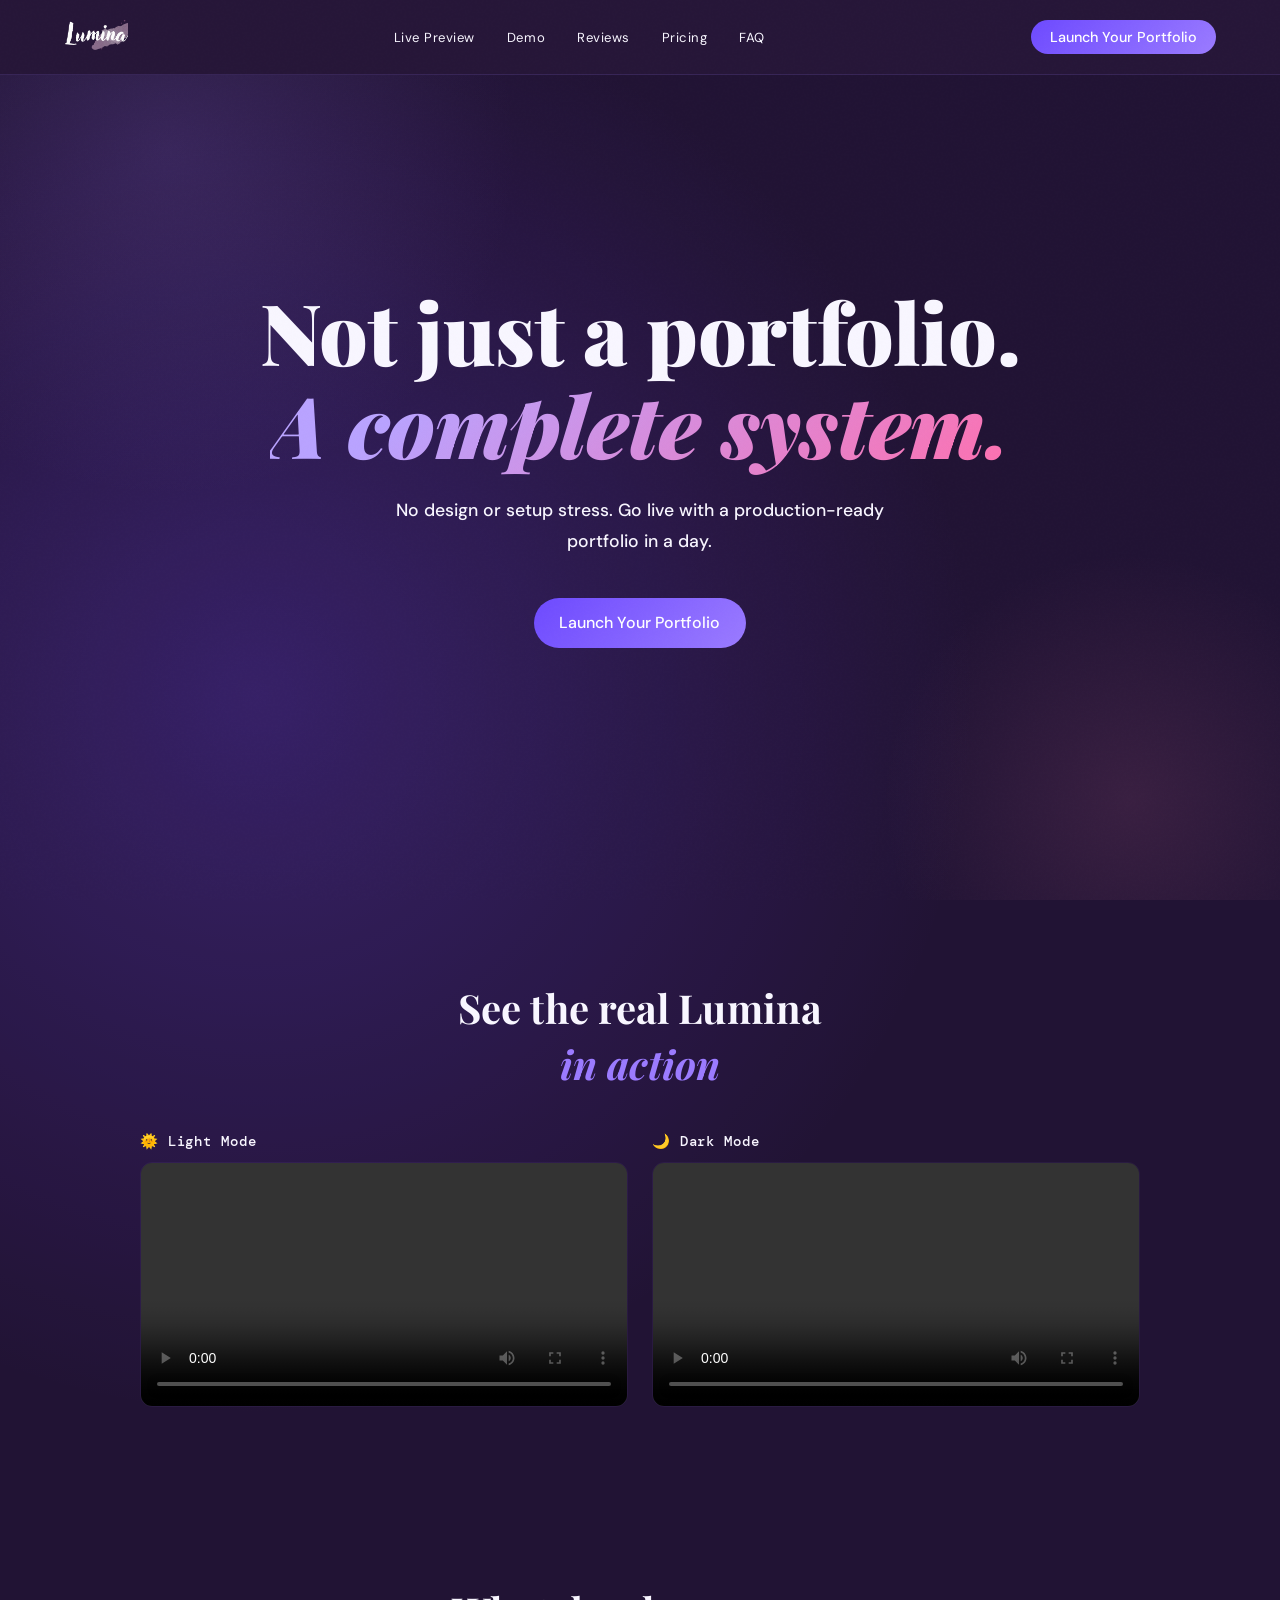
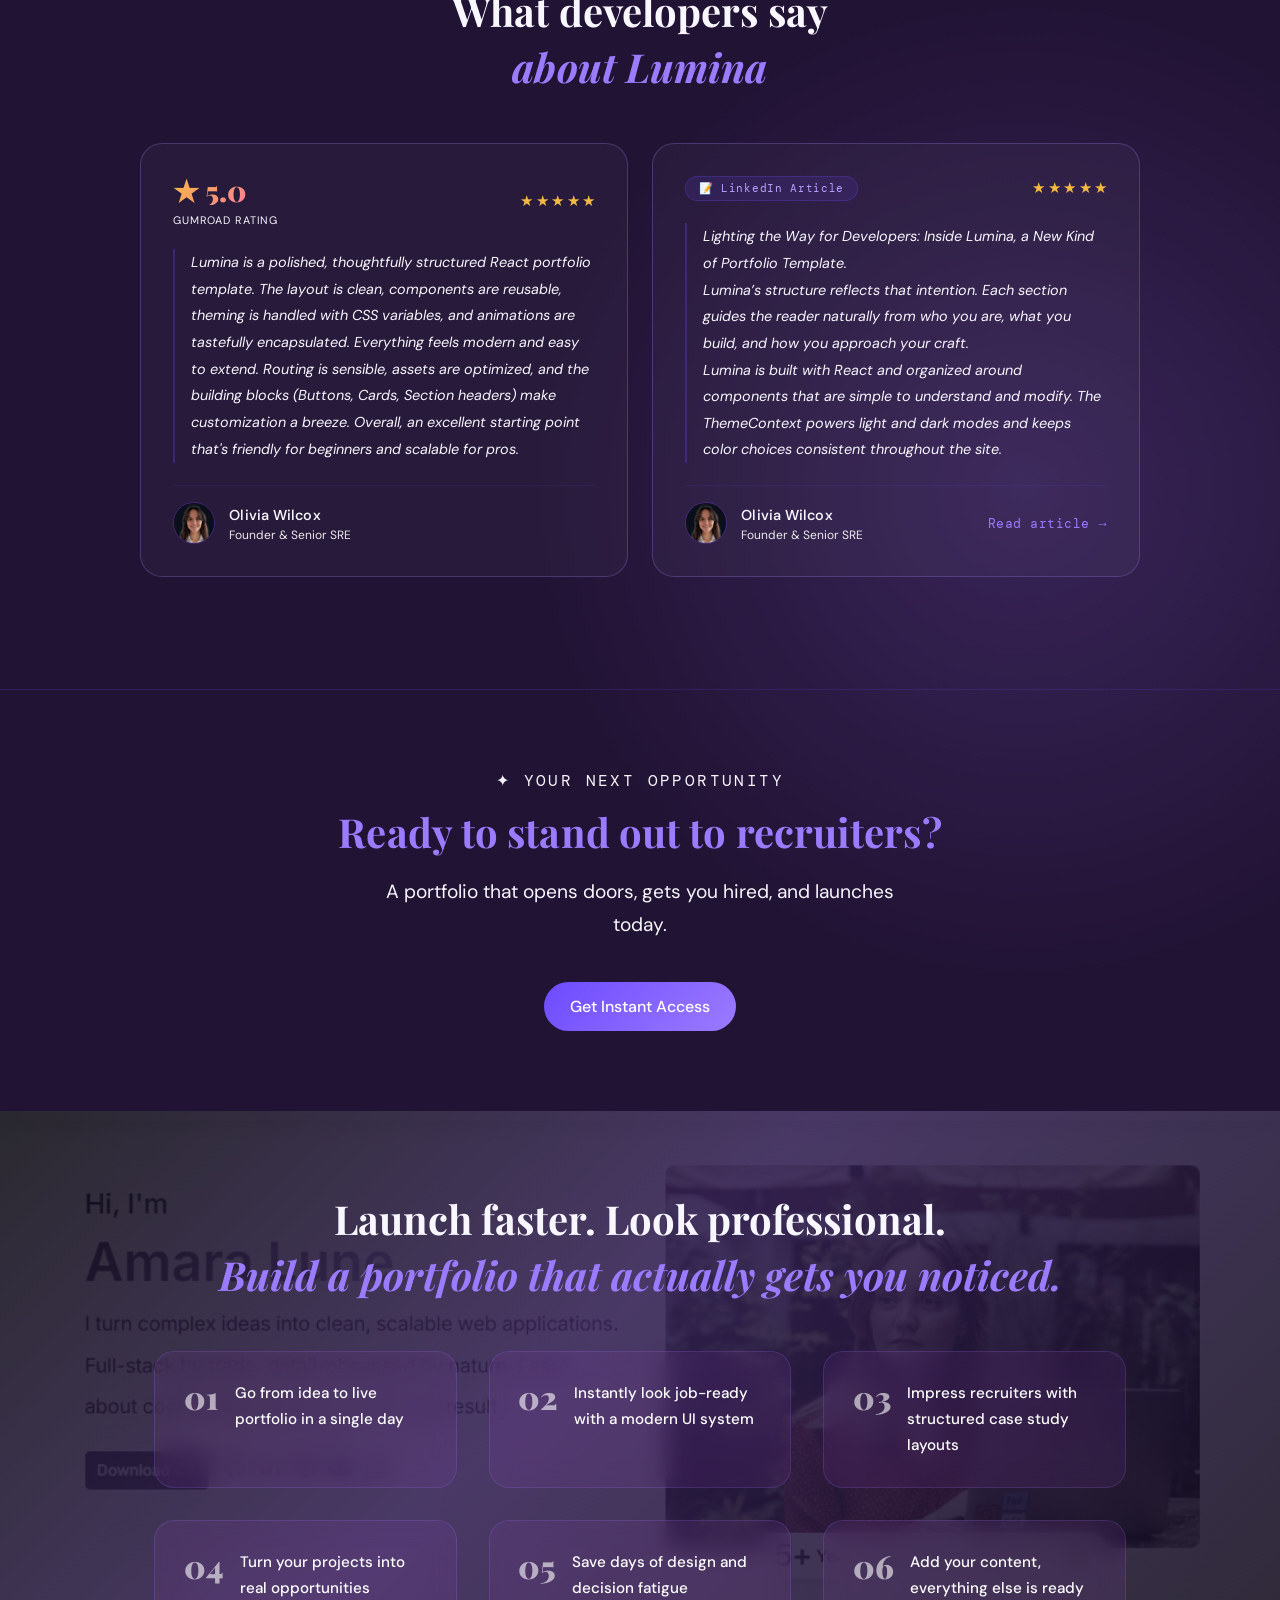
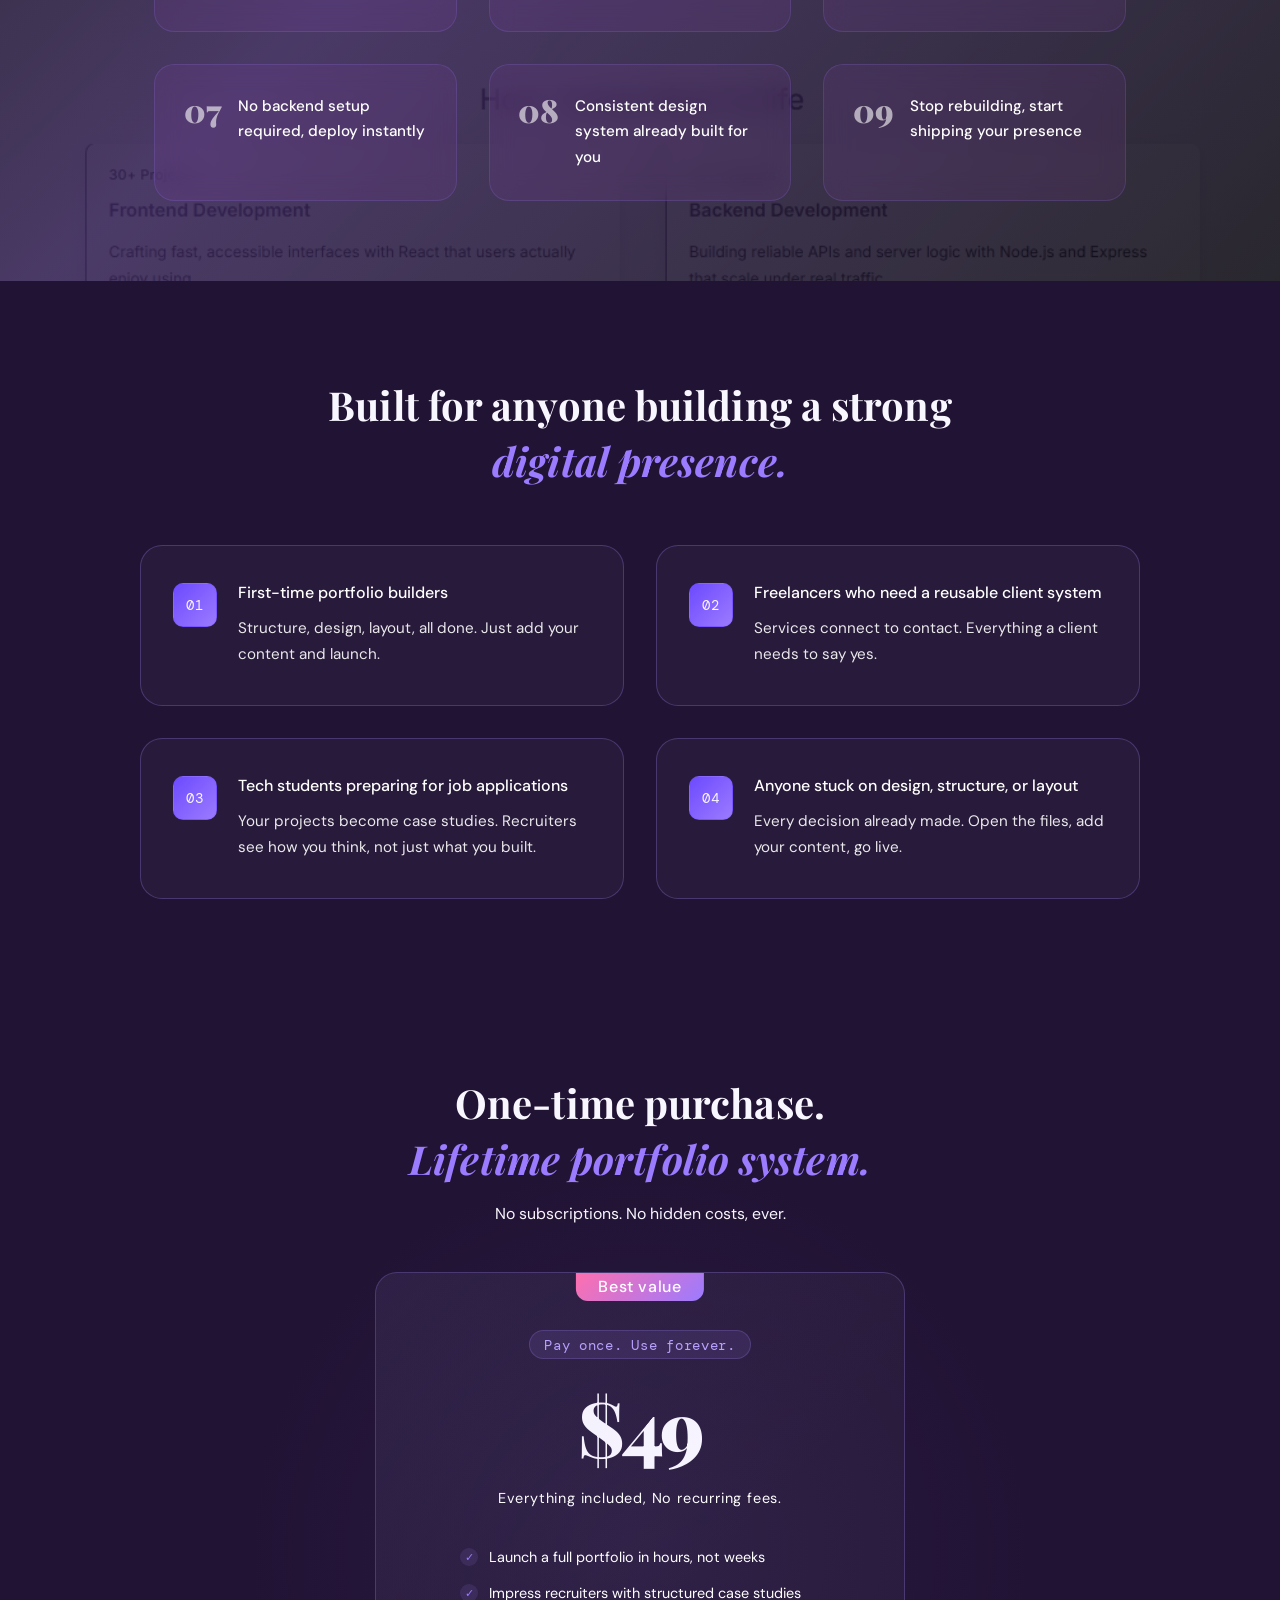
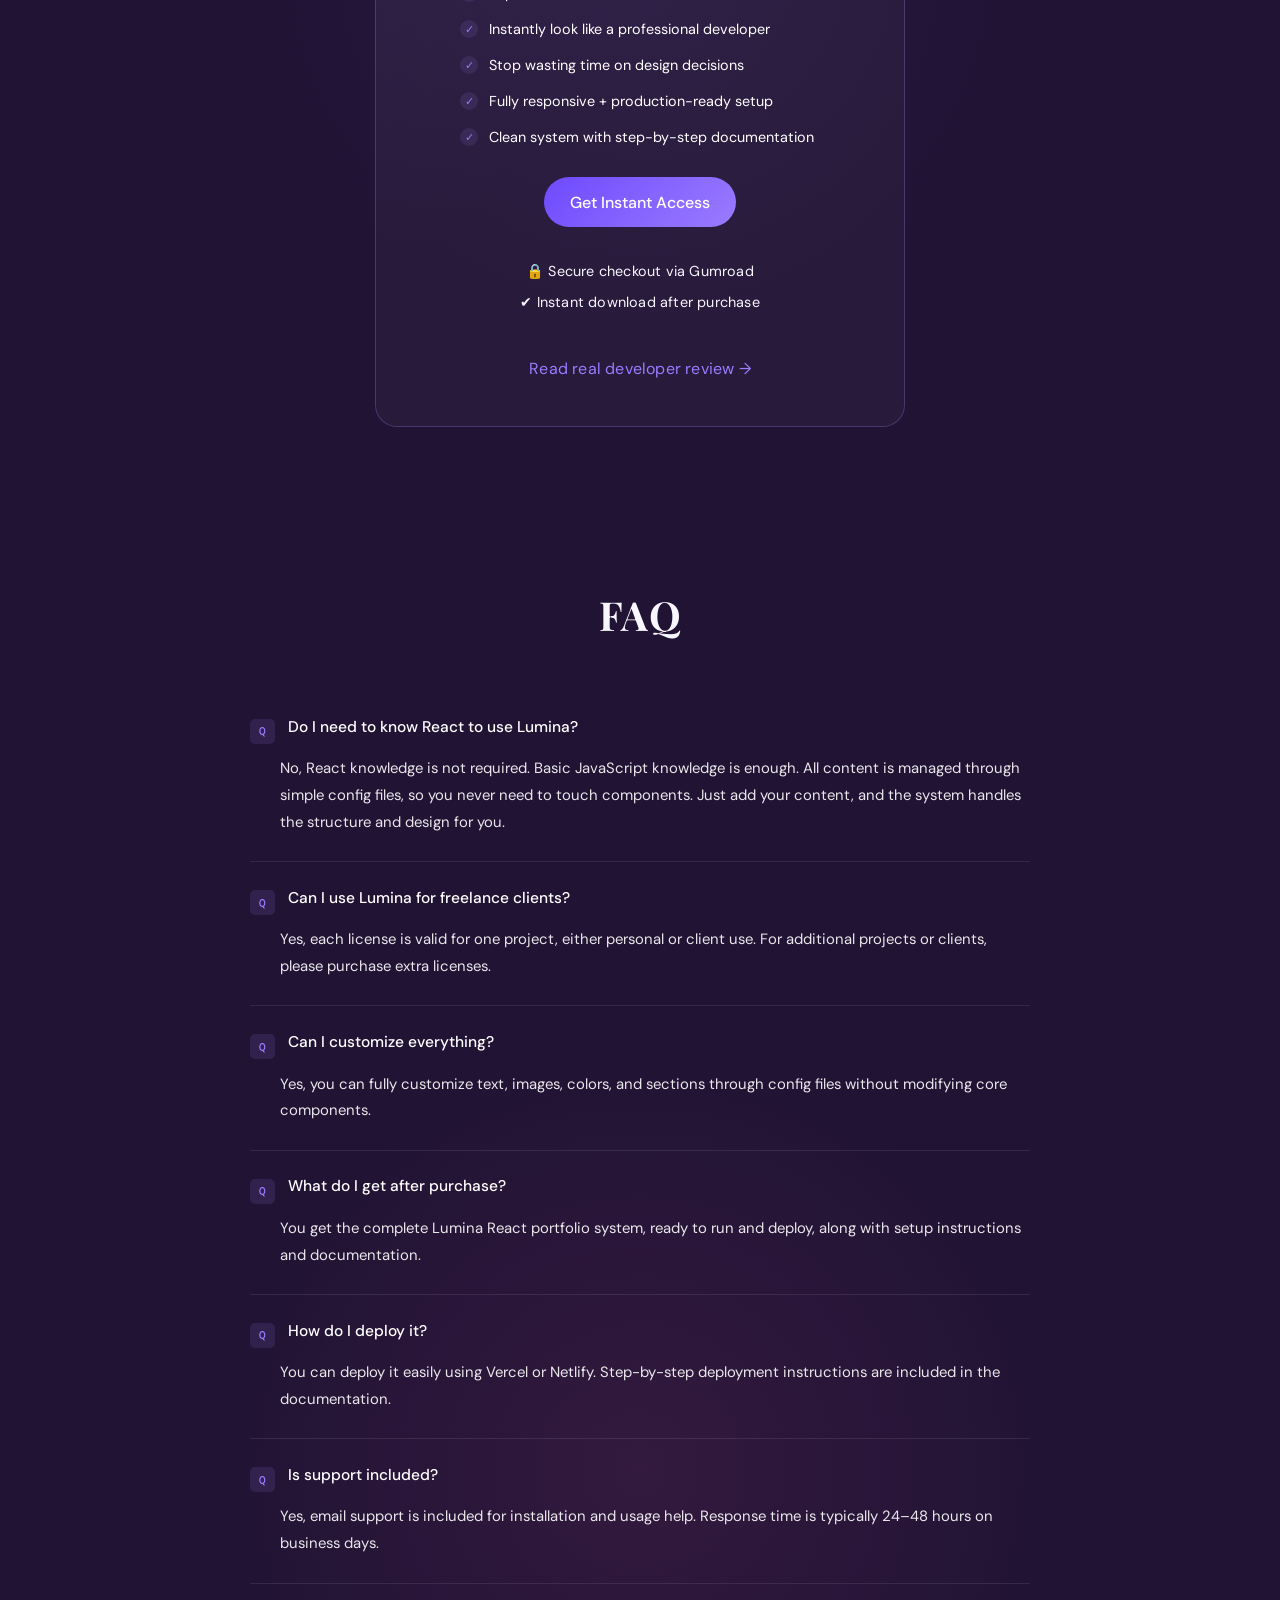
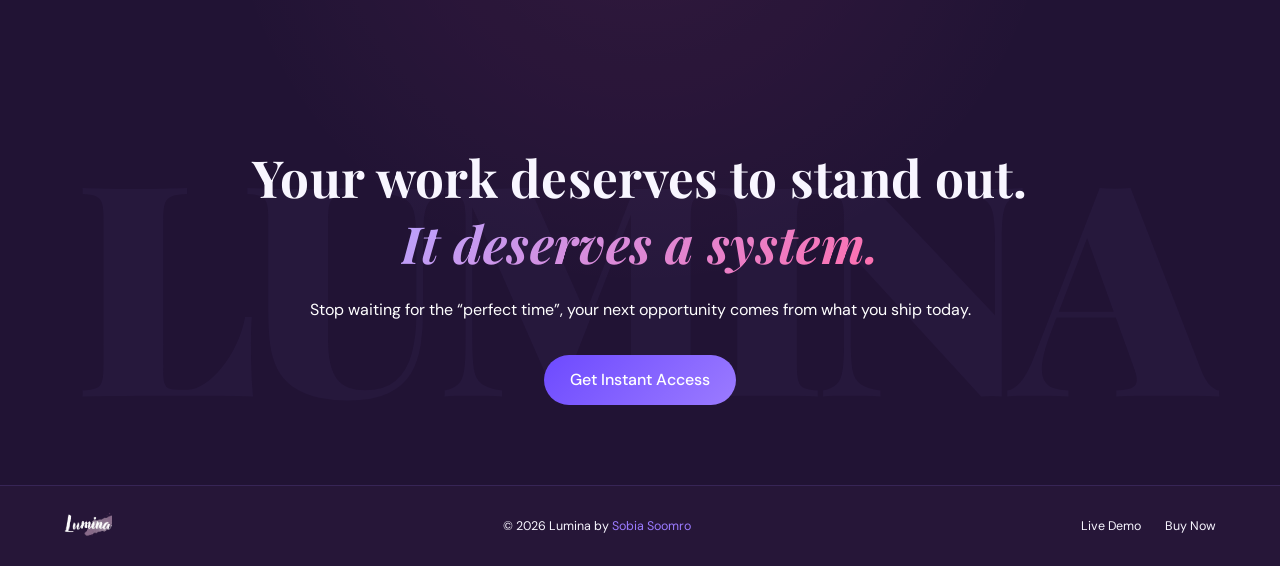
==== index.html @ fe4c83a3 "push updated landing page" ====
<!doctype html>
<html lang="en">
<head>

  <!-- Google tag (gtag.js) -->
  <script async src="https://www.googletagmanager.com/gtag/js?id=G-YYLFMB7GM7"></script>
  <script>
    window.dataLayer = window.dataLayer || [];
    function gtag(){dataLayer.push(arguments);}
    gtag('js', new Date());
    gtag('config', 'G-YYLFMB7GM7');
  </script>

  <meta charset="UTF-8" />
  <meta name="viewport" content="width=device-width, initial-scale=1.0" />
  <title>Lumina: Complete Portfolio System</title>

  <meta name="description" content="A complete portfolio system for anyone building a digital presence. Designed for first-time builders, freelancers, students, developers, and data scientists. Launch a production-ready portfolio without design or setup stress." />

  <!-- Open Graph -->
  <meta property="og:title" content="Lumina: Complete Portfolio System" />
  <meta property="og:description" content="Go live with a professional portfolio in a single day. No design stress. No setup chaos." />
  <meta property="og:image" content="https://lumina-portfolio-system.vercel.app/Images/Lumina.png" />
  <meta property="og:url" content="https://lumina-portfolio-system.vercel.app" />
  <meta property="og:site_name" content="Lumina" />
  <meta property="og:type" content="website" />

  <!-- Twitter -->
  <meta name="twitter:card" content="summary_large_image" />
  <meta name="twitter:title" content="Lumina: Complete Portfolio System" />
  <meta name="twitter:description" content="A production-ready React portfolio system designed to help developers launch faster." />
  <meta name="twitter:image" content="https://lumina-portfolio-system.vercel.app/Images/Lumina.png" />

  <!-- Favicon -->
  <link rel="icon" type="image/x-icon" href="Images/favicon.ico" />

  <!-- Fonts -->
  <link rel="preconnect" href="https://fonts.googleapis.com" />
  <link rel="preconnect" href="https://fonts.gstatic.com" crossorigin />
  <link href="https://fonts.googleapis.com/css2?family=Playfair+Display:ital,wght@0,700;0,900;1,700&family=DM+Sans:wght@300;400;500&family=DM+Mono:wght@400;500&display=swap" rel="stylesheet" />

  <!-- CSS -->
  <link rel="stylesheet" href="CSS/base.css" />
  <link rel="stylesheet" href="CSS/nav.css" />
  <link rel="stylesheet" href="CSS/hero.css" />
  <link rel="stylesheet" href="CSS/video.css" />
  <link rel="stylesheet" href="CSS/testimonials.css" />
  <link rel="stylesheet" href="CSS/cta.css" />
  <link rel="stylesheet" href="CSS/benefits.css" />
  <link rel="stylesheet" href="CSS/for.css" />
  <link rel="stylesheet" href="CSS/pricing.css" />
  <link rel="stylesheet" href="CSS/faq.css" />
  <link rel="stylesheet" href="CSS/finalCta.css" />
  <link rel="stylesheet" href="CSS/footer.css" />

</head>

  <body>
    <!-- ═══════════════════════════════
         NAV
    ═══════════════════════════════ -->
  <nav>
  <a href="#hero" class="nav-logo">
    <img src="Images/Lumina.png" alt="Lumina" />
  </a>

  <!-- LINKS -->
  <ul class="nav-links">
     <li>
      <a href="https://react-portfolio-template-indol.vercel.app/" target="_blank">
        Live Preview
      </a>
    </li>
    <li><a href="#video">Demo</a></li>
    <li><a href="#testimonials">Reviews</a></li>
    <li><a href="#pricing">Pricing</a></li>
    <li><a href="#faq">FAQ</a></li>
  </ul>

  <!-- CTA -->
  <a
    href="https://sobia.gumroad.com/l/lumina-reactjs-portfolio-template"
    target="_blank"
    class="nav-cta"
  >
    Launch Your Portfolio
  </a>
  <!-- Hamburger button — add inside <nav> after .nav-cta -->
<button class="nav-hamburger" id="hamburger" aria-label="Open menu">
  <span></span>
  <span></span>
  <span></span>
</button>

<!-- Mobile overlay — add right after </nav> -->
<div class="nav-mobile-menu" id="mobileMenu">
  <div class="mobile-close" onclick="closeMobileMenu()">✕</div>
  <a href="#video" onclick="closeMobileMenu()">Demo</a>
  <a href="#testimonials" onclick="closeMobileMenu()">Reviews</a>
  <a href="#pricing" onclick="closeMobileMenu()">Pricing</a>
  <a href="#faq" onclick="closeMobileMenu()">FAQ</a>
  <a href="https://react-portfolio-template-indol.vercel.app/" target="_blank">Live Demo</a>
  <a href="https://sobia.gumroad.com/l/lumina-reactjs-portfolio-template" target="_blank" class="nav-cta-mobile">Get Instant Access</a>
</div>
<div class="menu-overlay" id="menuOverlay"></div>
</nav>

    <!-- ═══════════════════════════════
         HERO
    ═══════════════════════════════ -->
    <section class="hero" id="hero">
      <div class="hero-bg-orb orb-a"></div>
      <div class="hero-bg-orb orb-b"></div>
      <div class="hero-inner">
        <h1>
          Not just a portfolio.<br />
          <span class="line2"><em>A complete system.</em></span>
        </h1>
        <p class="hero-sub">
          No design or setup stress. Go live with a production-ready portfolio in a day.
        </p>
        <div class="hero-actions">
          <a
            href="https://sobia.gumroad.com/l/lumina-reactjs-portfolio-template"
            target="_blank"
            class="btn-primary"
            >Launch Your Portfolio</a
          >
        </div>
      </div>
    </section>

    <!-- ═══════════════════════════════
        VIDEO
    ═══════════════════════════════ -->
    <section id="video" class="video-section">
      <div class="video-inner">
        <h2 class="section-title">
          See the real Lumina<br /><em>in action</em>
        </h2>
        <div class="video-grid">
          <div class="video-box">
            <p class="video-box-label">🌞 Light Mode</p>
            <video controls>
              <source src="Videos/light-mode.mp4" type="video/mp4" />
              Your browser does not support video.
            </video>
          </div>
          <div class="video-box">
            <p class="video-box-label">🌙 Dark Mode</p>
            <video controls>
              <source src="Videos/dark-mode.mp4" type="video/mp4" />
              Your browser does not support video.
            </video>
          </div>
        </div>
      </div>
    </section>

    <!-- ═══════════════════════════════
         TESTIMONIALS
    ═══════════════════════════════ -->
    <section id="testimonials" class="testimonials-section">
      <div class="testimonials-inner">
        <h2 class="section-title">
          What developers say<br /><em>about Lumina</em>
        </h2>

        <div class="testimonials-grid">
          <!-- Card 1 — Gumroad rating -->
          <div class="testi-card">
            <div class="testi-card-top">
              <div class="testi-score-col">
                <div class="testi-big-num">★ 5.0</div>
                <div class="testi-platform">Gumroad Rating</div>
              </div>
              <div class="testi-stars">
                <span class="star">★</span><span class="star">★</span
                ><span class="star">★</span><span class="star">★</span
                ><span class="star">★</span>
              </div>
            </div>
            <p class="testi-quote">
              Lumina is a polished, thoughtfully structured React portfolio
              template. The layout is clean, components are reusable, theming is
              handled with CSS variables, and animations are tastefully
              encapsulated. Everything feels modern and easy to extend. Routing
              is sensible, assets are optimized, and the building blocks
              (Buttons, Cards, Section headers) make customization a breeze.
              Overall, an excellent starting point that's friendly for beginners
              and scalable for pros.
            </p>
            <div class="testi-author">
              <img
                src="Images/user1.png"
                alt="Olivia Wilcox"
                class="testi-avatar"
              />
              <div class="testi-author-info">
                <span class="testi-name">Olivia Wilcox</span>
                <span class="testi-role">Founder & Senior SRE</span>
              </div>
            </div>
          </div>

          <!-- Card 2 — LinkedIn article -->
          <div class="testi-card testi-card-article">
           <div class="testi-card-top">
            <div class="testi-article-badge">📝 LinkedIn Article</div>
            <div class="testi-stars">
            <span class="star">★</span><span class="star">★</span>
            <span class="star">★</span><span class="star">★</span>
            <span class="star">★</span>
           </div>
           </div>
            <p class="testi-quote">
              Lighting the Way for Developers: Inside Lumina, a New Kind of
              Portfolio Template.
              <br />
              Lumina’s structure reflects that intention. Each section guides
              the reader naturally from who you are, what you build, and how you
              approach your craft.
              <br />
              Lumina is built with React and organized around components that
              are simple to understand and modify. The ThemeContext powers light
              and dark modes and keeps color choices consistent throughout the
              site.
            </p>
           <div class="testi-article-author">
            <div class="testi-author-left">
             <img src="Images/user1.png" alt="Olivia Wilcox" class="testi-avatar" />
             <div class="testi-author-info">
             <span class="testi-name">Olivia Wilcox</span>
             <span class="testi-role">Founder & Senior SRE</span>
           </div>
          </div>
         <a href="https://www.linkedin.com/pulse/lighting-way-developers-inside-lumina-new-kind-portfolio-wilcox-zwige/?trackingId=ChqsGk8XRICPoiimAweCMg%3D%3D"
       target="_blank" class="testi-link">Read article →</a>
  </div>
</div>
          </div>
        </div>
      </div>
    </section>

     <!-- ═══════════════════════════════
         MID CTA
    ═══════════════════════════════ -->
    <section class="cta-mid">
     <div class="cta-mid-inner">
     <span class="cta-mid-label">✦ Your next opportunity</span>
     <h2 class="section-title">
      Ready to stand out to recruiters?
     </h2>
     <p class="cta-mid-sub">
      A portfolio that opens doors, gets you hired, and launches today.
     </p>
     <div class="hero-actions">
      <a href="https://sobia.gumroad.com/l/lumina-reactjs-portfolio-template" target="_blank" class="btn-primary">Get Instant Access</a>
     </div>
  </div>
</section>

    <!-- ═══════════════════════════════
         IMAGE OVERLAY + BENEFITS
    ═══════════════════════════════ -->
    <section class="benefits-section">
  <div class="benefits-overlay">
    <img
      src="Images/img-overlay.png"
      alt="Lumina portfolio preview"
      class="benefits-bg-img"
    />

    <div class="benefits-overlay-tint"></div>

    <div class="benefits-content">
      <h2 class="section-title benefits-title">
        Launch faster. Look professional.<br />
        <em>Build a portfolio that actually gets you noticed.</em>
      </h2>

      <div class="benefits-grid">

        <div class="benefit-tag">
          <span class="benefit-number">01</span>
          <div class="benefit-tag-title">
            Go from idea to live portfolio in a single day
          </div>
        </div>

        <div class="benefit-tag">
          <span class="benefit-number">02</span>
          <div class="benefit-tag-title">
            Instantly look job-ready with a modern UI system
          </div>
        </div>

        <div class="benefit-tag">
          <span class="benefit-number">03</span>
          <div class="benefit-tag-title">
            Impress recruiters with structured case study layouts
          </div>
        </div>

        <div class="benefit-tag">
          <span class="benefit-number">04</span>
          <div class="benefit-tag-title">
            Turn your projects into real opportunities
          </div>
        </div>

        <div class="benefit-tag">
          <span class="benefit-number">05</span>
          <div class="benefit-tag-title">
            Save days of design and decision fatigue
          </div>
        </div>

        <div class="benefit-tag">
          <span class="benefit-number">06</span>
          <div class="benefit-tag-title">
            Add your content, everything else is ready
          </div>
        </div>

        <div class="benefit-tag">
          <span class="benefit-number">07</span>
          <div class="benefit-tag-title">
            No backend setup required, deploy instantly
          </div>
        </div>

        <div class="benefit-tag">
          <span class="benefit-number">08</span>
          <div class="benefit-tag-title">
            Consistent design system already built for you
          </div>
        </div>

        <div class="benefit-tag">
          <span class="benefit-number">09</span>
          <div class="benefit-tag-title">
            Stop rebuilding, start shipping your presence
          </div>
        </div>
      </div>
    </div>
  </div>
</section>

    <div class="for-section">
  <div class="for-inner-section">
    <div class="for-header">
      <h2 class="section-title">
        Built for anyone building a strong<br /><em>digital presence.</em>
      </h2>
    </div>
    <div class="for-grid">
      <div class="for-card">
        <div class="for-card-icon">01</div>
        <div class="for-card-body">
          <h4>First-time portfolio builders</h4>
          <p>Structure, design, layout, all done. Just add your content and launch.</p>
        </div>
      </div>
      <div class="for-card">
        <div class="for-card-icon">02</div>
        <div class="for-card-body">
          <h4>Freelancers who need a reusable client system</h4>
          <p>Services connect to contact. Everything a client needs to say yes.</p>
        </div>
      </div>
      <div class="for-card">
        <div class="for-card-icon">03</div>
        <div class="for-card-body">
          <h4>Tech students preparing for job applications</h4>
          <p>Your projects become case studies. Recruiters see how you think, not just what you built.</p>
        </div>
      </div>
      <div class="for-card">
        <div class="for-card-icon">04</div>
        <div class="for-card-body">
          <h4>Anyone stuck on design, structure, or layout</h4>
          <p>Every decision already made. Open the files, add your content, go live.</p>
        </div>
      </div>
    </div>
  </div>
</div>


<!-- ═══════════════════════════════
     PRICING (SAAS HIGH-CONVERTING)
═══════════════════════════════ -->
<div id="pricing" class="pricing-section">
  <div class="pricing-bg-glow"></div>

  <div class="pricing-inner">

    <!-- SHORTER + STRONGER HEADLINE -->
    <h2 class="section-title">
      One-time purchase.<br />
      <em>Lifetime portfolio system.</em>
    </h2>

    <p class="price-note">
      No subscriptions. No hidden costs, ever.
    </p>
    <div class="price-card">

      <div class="price-card-glow"></div>

      <div class="price-best-badge">Best value</div>

      <span class="price-tag-pill">Pay once. Use forever.</span>

      <!-- PRICE SIMPLIFIED -->

      <div class="price-main">
     <h3 class="price-amount">$49</h3>
     <p>Everything included, No recurring fees.</p>
   </div>

      <!-- OUTCOME-BASED FEATURES -->
    <div class="price-items-container">
      <div class="price-items">

        <div class="price-item">
          <span class="check">✓</span>
          Launch a full portfolio in hours, not weeks
        </div>

        <div class="price-item">
          <span class="check">✓</span>
          Impress recruiters with structured case studies
        </div>

        <div class="price-item">
          <span class="check">✓</span>
          Instantly look like a professional developer
        </div>

        <div class="price-item">
          <span class="check">✓</span>
          Stop wasting time on design decisions
        </div>

        <div class="price-item">
          <span class="check">✓</span>
          Fully responsive + production-ready setup
        </div>

        <div class="price-item">
          <span class="check">✓</span>
          Clean system with step-by-step documentation
        </div>
     </div>
    </div>

      <!-- CTA -->
      <a
        href="https://sobia.gumroad.com/l/lumina-reactjs-portfolio-template"
        target="_blank"
        class="btn-primary"
      >
        Get Instant Access
      </a>
      <div class="price-guarantee">
        🔒 Secure checkout via Gumroad<br />
        ✔ Instant download after purchase<br />
        <br />
        <a href="https://www.linkedin.com/pulse/lighting-way-developers-inside-lumina-new-kind-portfolio-wilcox-zwige/?trackingId=ChqsGk8XRICPoiimAweCMg%3D%3D" target="_blank">
          Read real developer review →
        </a>
      </div>

    </div>
  </div>
</div>

    <!-- ═══════════════════════════════
         FAQ
    ═══════════════════════════════ -->
    <div id="faq" class="faq-section">
    <div class="faq-inner-section">
      <div class="faq-header">
        <h2 class="section-title">FAQ</h2>
      </div>
      <div class="faq-item">
        <div class="faq-q">Do I need to know React to use Lumina?</div>
        <p class="faq-a">
          No, React knowledge is not required.
          Basic JavaScript knowledge is enough. All content is managed through simple config files, so you never need to touch components.
          Just add your content, and the system handles the structure and design for you.
        </p>
      </div>
      <div class="faq-item">
        <div class="faq-q">Can I use Lumina for freelance clients?</div>
        <p class="faq-a">
          Yes, each license is valid for one project, either personal or client use.
          For additional projects or clients, please purchase extra licenses.
        </p>
      </div>
      <div class="faq-item">
        <div class="faq-q">Can I customize everything?</div>
        <p class="faq-a">
          Yes, you can fully customize text, images, colors, and sections through config files without modifying core components.
        </p>
      </div>
      <div class="faq-item">
        <div class="faq-q">What do I get after purchase?</div>
        <p class="faq-a">
          You get the complete Lumina React portfolio system, ready to run and deploy, along with setup instructions and documentation.
        </p>
      </div>
      <div class="faq-item">
        <div class="faq-q">How do I deploy it?</div>
        <p class="faq-a">
         You can deploy it easily using Vercel or Netlify.
         Step-by-step deployment instructions are included in the documentation.
        </p>
      </div>
       <div class="faq-item">
        <div class="faq-q">Is support included?</div>
        <p class="faq-a">
         Yes, email support is included for installation and usage help.
         Response time is typically 24–48 hours on business days.
        </p>
      </div>
    </div>
    </div>
    </div>

    <!-- ═══════════════════════════════
         FINAL CTA
    ═══════════════════════════════ -->
    <div class="cta-final">
      <div class="cta-watermark">LUMINA</div>
      <div class="cta-inner">
        <h2>
          Your work deserves to stand out.<br /><em
            >It deserves a system.</em
          >
        </h2>
        <p>
          Stop waiting for the “perfect time”, your next opportunity comes from what you ship today.
        </p>
        <div class="hero-actions">
          <a
            href="https://sobia.gumroad.com/l/lumina-reactjs-portfolio-template"
            target="_blank"
            class="btn-primary"
            >Get Instant Access</a
          >
        </div>
      </div>
    </div>

    <!-- ═══════════════════════════════
         FOOTER
    ═══════════════════════════════ -->
    <footer>
      <div class="footer-logo">
        <a href="#hero" class="footer-logo">
         <img src="Images/Lumina.png" alt="Lumina" />
        </a>
      </div>
      <p class="footer-copy">
        © 2026 Lumina by <a href="https://sobia-portfolio.netlify.app/" target="_blank">Sobia Soomro</a>
      </p>
      <div class="footer-links">
        <a
          href="https://react-portfolio-template-indol.vercel.app/"
          target="_blank"
          >Live Demo</a
        >
        <a
          href="https://sobia.gumroad.com/l/lumina-reactjs-portfolio-template"
          target="_blank"
          >Buy Now</a
        >
      </div>
    </footer>

    <script>
  const hamburger = document.getElementById("hamburger");
  const mobileMenu = document.getElementById("mobileMenu");
  const menuOverlay = document.getElementById("menuOverlay");

  hamburger.addEventListener("click", () => {
    hamburger.classList.toggle("open");
    mobileMenu.classList.toggle("open");
    menuOverlay.classList.toggle("show");
  });

  function closeMobileMenu() {
    hamburger.classList.remove("open");
    mobileMenu.classList.remove("open");
    menuOverlay.classList.remove("show");
  }

  menuOverlay.addEventListener("click", closeMobileMenu);
</script>
  </body>
</html>
---- CSS/base.css ----
:root {
  --violet: #6d4aff;
  --lavender: #9b7bff;
  --glow: #b9a3ff;
  --accent: #ff6fae;
  --white: #f8f6ff;
  --btn-text: #ffffff;
  --dim: rgba(255, 255, 255, 0.90);
  /* --dimmer: rgba(248, 248, 248, 0.22); */
  --card-bg: rgba(255, 255, 255, 0.03);
  --card-border: rgba(109, 74, 255, 0.3);
  --section-border: rgba(139, 111, 212, 0.08);
  --faq-border: rgba(255, 255, 255, 0.09);
  --nav-background: #261638;
}

*, *::before, *::after {
  box-sizing: border-box;
  margin: 0;
  padding: 0;
}

html {
  scroll-behavior: smooth;
}

body {
  font-family: "DM Sans", sans-serif;
  color: var(--white);
  overflow-x: hidden;
  -webkit-font-smoothing: antialiased;
  background:
    radial-gradient(1200px circle at 20% 10%, rgba(109, 74, 255, 0.25), transparent 60%),
    radial-gradient(900px circle at 80% 30%, rgba(155, 123, 255, 0.18), transparent 55%),
    radial-gradient(700px circle at 50% 90%, rgba(255, 111, 174, 0.08), transparent 60%),
    #0f0c1d;
}

body::after {
  content: "";
  position: fixed;
  inset: 0;
  background-image: url("data:image/svg+xml,%3Csvg viewBox='0 0 512 512' xmlns='http://www.w3.org/2000/svg'%3E%3Cfilter id='n'%3E%3CfeTurbulence type='fractalNoise' baseFrequency='0.75' numOctaves='4' stitchTiles='stitch'/%3E%3C/filter%3E%3Crect width='100%25' height='100%25' filter='url(%23n)' opacity='0.04'/%3E%3C/svg%3E");
  pointer-events: none;
  z-index: 9999;
  opacity: 0.3;
}
---- CSS/nav.css ----
nav {
  position: fixed;
  top: 0;
  left: 0;
  right: 0;
  z-index: 500;
  padding: 0.3rem 4rem;
  display: flex;
  align-items: center;
  justify-content: space-between;
  gap: 2rem;
  background: var(--nav-background);
  border-bottom: 1px solid rgba(155, 123, 255, 0.15);
}

.nav-logo {
  line-height: 0;
  flex-shrink: 0;
}

.nav-logo img {
  height: 4rem;
  width: auto;
  display: block;
}

.nav-links {
  display: flex;
  gap: 2rem;
  list-style: none;
  align-items: center;
  flex: 1;
  justify-content: center;
}

.nav-links a {
  color: var(--white);
  text-decoration: none;
  font-size: 0.82rem;
  font-weight: 400;
  letter-spacing: 0.04em;
  transition: color 0.2s;
}

.nav-links a:hover {
  color: var(--white);
}

.nav-cta {
  background: linear-gradient(135deg, var(--violet), var(--lavender));
  color: var(--btn-text);
  padding: 0.5rem 1.2rem;
  border-radius: 30px;
  font-weight: 500;
  font-size: 0.9rem;
  border: none;
  text-decoration: none;
  white-space: nowrap;
  flex-shrink: 0;
  transition: transform 0.2s, box-shadow 0.2s;
}

.nav-cta:hover {
  transform: translateY(-3px);
  box-shadow: 0 18px 44px rgba(139, 111, 212, 0.5);
}

/* ── HAMBURGER BUTTON ── */
.nav-hamburger {
  display: none;
  flex-direction: column;
  gap: 5px;
  cursor: pointer;
  background: none;
  border: none;
  padding: 4px;
  flex-shrink: 0;
}

.nav-hamburger span {
  display: block;
  width: 24px;
  height: 2px;
  background: var(--white);
  border-radius: 2px;
  transition: all 0.3s ease;
}

/* Hamburger → X animation */
.nav-hamburger.open span:nth-child(1) {
  transform: translateY(7px) rotate(45deg);
}

.nav-hamburger.open span:nth-child(2) {
  opacity: 0;
  transform: scaleX(0);
}

.nav-hamburger.open span:nth-child(3) {
  transform: translateY(-7px) rotate(-45deg);
}

/* ── MOBILE MENU OVERLAY ── */
/* ─────────────────────────────
   MOBILE SIDEBAR MENU
───────────────────────────── */

.nav-mobile-menu {
  position: fixed;
  top: 0;
  left: -320px;
  width: 280px;
  height: 100vh;
  background: var(--nav-background);
  border-right: 1px solid rgba(139, 111, 212, 0.12);
  backdrop-filter: blur(20px);
  z-index: 999;
  padding: 7rem 2rem 2rem;
  display: flex;
  flex-direction: column;
  gap: 1.3rem;
  transition: left 0.35s ease;
}

/* OPEN STATE */
.nav-mobile-menu.open {
  left: 0;
}

/* LINKS */
.nav-mobile-menu a {
  color: var(--white);
  text-decoration: none;
  font-size: 1rem;
  font-weight: 500;
  padding: 0.95rem 1rem;
  border-radius: 14px;
  transition:
    background 0.2s ease,
    color 0.2s ease,
    transform 0.2s ease;
}

/* HOVER */
.nav-mobile-menu a:hover {
  background: rgba(255, 255, 255, 0.05);
  color: var(--lavender);
  transform: translateX(4px);
}

/* CTA BUTTON */
.nav-cta-mobile {
  margin-top: 1rem;
  background: linear-gradient(
    135deg,
    var(--violet),
    var(--lavender)
  );
  text-align: center;
  color: white !important;
  border-radius: 999px !important;
  padding: 1rem 1.4rem !important;
}

/* DARK OVERLAY */
.menu-overlay {
  position: fixed;
  inset: 0;
  background: rgba(0, 0, 0, 0.45);
  backdrop-filter: blur(4px);
  z-index: 998;
  opacity: 0;
  pointer-events: none;
  transition: opacity 0.3s ease;
}

.menu-overlay.show {
  opacity: 1;
  pointer-events: all;
}

.mobile-close {
  position: absolute;
  top: 18px;
  right: 18px;
  width: 38px;
  height: 38px;
  display: flex;
  align-items: center;
  justify-content: center;
  font-size: 20px;
  color: var(--white);
  cursor: pointer;
  border-radius: 10px;
  background: rgba(255, 255, 255, 0.05);
  transition: 0.2s ease;
}

.mobile-close:hover {
  background: rgba(255, 255, 255, 0.1);
  transform: scale(1.05);
}

@media (max-width: 900px) {
  nav {
    padding: 0.5rem 2rem;
  }

  .nav-links {
    display: none;
  }

  .nav-cta {
    display: none;
  }

  .nav-hamburger {
    display: flex;
  }
}
---- CSS/hero.css ----
@keyframes drift {
  0%,100% { transform: translate(0, 0); }
  33%      { transform: translate(20px, -25px); }
  66%      { transform: translate(-15px, 15px); }
}

@keyframes riseIn {
  from { opacity: 0; transform: translateY(28px); }
  to   { opacity: 1; transform: translateY(0); }
}

@keyframes blink {
  0%,100% { opacity: 1; transform: scale(1); }
  50%     { opacity: 0.4; transform: scale(1.4); }
}

.hero {
  min-height: 100svh;
  display: flex;
  align-items: center;
  justify-content: center;
  padding: 9rem 4rem 7rem;
  text-align: center;
  position: relative;
  overflow: hidden;
  background: rgba(199, 80, 255, 0.1);
}

.hero-bg-orb {
  position: absolute;
  border-radius: 50%;
  pointer-events: none;
  animation: drift 12s ease-in-out infinite;
}

.orb-a {
  width: 700px;
  height: 700px;
  top: -200px;
  left: -180px;
  background: radial-gradient(circle, rgba(139, 111, 212, 0.18) 0%, transparent 70%);
}

.orb-b {
  width: 500px;
  height: 500px;
  bottom: -150px;
  right: -100px;
  background: radial-gradient(circle, rgba(232, 121, 160, 0.12) 0%, transparent 70%);
  animation-delay: -5s;
  animation-direction: reverse;
}

.hero-inner {
  position: relative;
  z-index: 2;
  max-width: 1000px;
}

.hero h1 {
  font-family: "Playfair Display", serif;
  font-size: 5.3rem;
  font-weight: 900;
  line-height: 1.1;
  letter-spacing: -0.4px;
  margin-bottom: 1.5rem;
  color: var(--white);
  animation: riseIn 0.8s ease 0.1s both;
}

.hero h1 .line2 {
  display: block;
}

.hero h1 em {
  font-style: italic;
  background: linear-gradient(135deg, var(--glow) 20%, var(--accent));
  -webkit-background-clip: text;
  -webkit-text-fill-color: transparent;
  background-clip: text;
}

.hero-sub {
  font-size: 1.1rem;
  font-weight: 500;
  color: var(--white);
  max-width: 560px;
  margin: 0 auto 2.5rem;
  line-height: 1.8;
  animation: riseIn 0.8s ease 0.2s both;
}

.hero-actions {
  display: flex;
  gap: 1rem;
  justify-content: center;
  flex-wrap: wrap;
  animation: riseIn 0.8s ease 0.3s both;
  margin-top: 0.4rem;
}

.btn-primary {
  background: linear-gradient(135deg, var(--violet), var(--lavender));
  color: var(--btn-text);
  padding: 0.9rem 1.6rem;
  border-radius: 30px;
  font-size: 1rem;
  font-weight: 500;
  text-decoration: none;
  transition: transform 0.2s, box-shadow 0.2s;
  display: inline-flex;
  align-items: center;
  gap: 0.5rem;
  border: none;
  cursor: pointer;
}

.btn-primary:hover {
  transform: translateY(-3px);
  box-shadow: 0 18px 44px rgba(139, 111, 212, 0.5);
}

@media (max-width: 900px) {
  .hero {
    min-height: auto;
    line-height: 1.5;
  }

  .hero h1 {
    font-size: 3.2rem;
    line-height: 3.8rem;
  }

  .hero-sub {
    font-size: 1rem;
  }
}

@media (max-width: 580px) {
  .hero h1 {
    font-size: 2.8rem;
    max-width: 40rem;
    line-height: 1.5;
  }

  .hero-actions {
    flex-direction: column;
    align-items: center;
  }

  .btn-primary {
    justify-content: center;
    padding: 0.6rem 1.2rem;
  }
}

@media (max-width: 400px) {
  .hero h1{
    font-size: 2.5rem;
    line-height: 1.6;
  }
}
---- CSS/video.css ----
.video-section {
  padding: 5rem 4rem;
  background: rgba(199, 80, 255, 0.1);
}

.video-inner {
  max-width: 1000px;
  margin: 0 auto;
  text-align: center;
}

.video-inner .section-title {
  font-family: "Playfair Display", serif;
  font-size: 2.5rem;
  font-weight: 700;
  line-height: 1.4;
  letter-spacing: 0.1px;
  margin-bottom: 2.5rem;
  color: var(--white);
}

.video-inner .section-title em {
  font-style: italic;
  color: var(--lavender);
}

.video-grid {
  display: grid;
  grid-template-columns: 1fr 1fr;
  gap: 1.5rem;
  margin-top: 2rem;
}

.video-box-label {
  font-size: 0.90rem;
  font-weight: 500;
  color: var(--white);
  margin-bottom: 0.75rem;
  display: block;
  text-align: left;
  font-family: "DM Mono", monospace;
  letter-spacing: 0.06em;
}

.video-box video {
  width: 100%;
  border-radius: 12px;
  border: 1px solid var(--section-border);
  background: var(--surface2);
  display: block;
}

@media (max-width: 900px) {
  .video-section {
    padding: 6rem 2rem;
  }

  .video-grid {
    grid-template-columns: 1fr;
  }

  .video-inner .section-title {
    font-size: 2.2rem;
  }
}

@media (max-width: 600px) {
  .video-inner .section-title {
    font-size: 1.9rem;
  }
}
---- CSS/testimonials.css ----
.testimonials-section {
  padding: 6rem 4rem 7rem;
  background: rgba(199, 80, 255, 0.1);
}

.testimonials-inner {
  max-width: 1000px;
  margin: 0 auto;
}

.testimonials-inner .section-title {
  font-family: "Playfair Display", serif;
  font-size: 2.5rem;
  font-weight: 700;
  line-height: 1.4;
  letter-spacing: 0.1px;
  text-align: center;
  margin-bottom: 3rem;
  color: var(--white);
}

.testimonials-inner .section-title em {
  font-style: italic;
  color: var(--lavender);
}

.testimonials-grid {
  display: grid;
  grid-template-columns: 1fr 1fr;
  gap: 1.5rem;
}

.testi-card {
  background: var(--card-bg);
  border: 1px solid rgba(139, 111, 212, 0.35);
  border-radius: 22px;
  padding: 2rem;
  display: flex;
  flex-direction: column;
  gap: 1.4rem;
  transition: border-color 0.25s ease, background 0.25s ease;
}

.testi-card:hover {
  border-color: rgba(155, 123, 255, 0.38);
  background: rgba(109, 74, 255, 0.09);
}

.testi-card-top {
  display: flex;
  align-items: center;
  justify-content: space-between;
}

.testi-big-num {
  font-family: "Playfair Display", serif;
  font-size: 1.8rem;
  font-weight: 900;
  background: linear-gradient(135deg, #f4b942, var(--accent));
  -webkit-background-clip: text;
  -webkit-text-fill-color: transparent;
  background-clip: text;
  line-height: 1;
}

.testi-platform {
  font-size: 0.68rem;
  color: var(--white);
  letter-spacing: 0.08em;
  text-transform: uppercase;
  margin-top: 0.5rem;
}

.testi-stars {
  display: flex;
  gap: 0.15rem;
}

.star {
  color: #f4b942;
  font-size: 0.95rem;
}

.testi-article-badge {
  display: inline-flex;
  align-items: center;
  gap: 0.4rem;
  background: rgba(109, 74, 255, 0.12);
  border: 1px solid rgba(109, 74, 255, 0.25);
  padding: 0.28rem 0.8rem;
  border-radius: 100px;
  font-size: 0.7rem;
  font-family: "DM Mono", monospace;
  color: var(--glow);
  letter-spacing: 0.06em;
}

.testi-quote {
  font-size: 0.90rem;
  line-height: 1.85;
  color: var(--white);
  font-style: italic;
  flex: 1;
  padding-left: 1rem;
  border-left: 2px solid rgba(109, 74, 255, 0.28);
}

.testi-author,
.testi-article-author {
  display: flex;
  align-items: center;
  gap: 0.9rem;
  padding-top: 1rem;
  border-top: 1px solid rgba(109, 74, 255, 0.1);
}

.testi-article-author {
  justify-content: space-between;
}

.testi-author-left {
  display: flex;
  align-items: center;
  gap: 0.9rem;
}

.testi-avatar {
  width: 42px;
  height: 42px;
  border-radius: 50%;
  object-fit: cover;
  border: 1.5px solid rgba(109, 74, 255, 0.3);
  flex-shrink: 0;
}

.testi-author-info {
  display: flex;
  flex-direction: column;
  gap: 0.2rem;
}

.testi-name {
  font-size: 0.90rem;
  font-weight: 550;
  color: var(--white);
  line-height: 1;
  letter-spacing: 0.1px;
  margin-top: 0.3rem;
}

.testi-role {
  font-size: 0.75rem;
  color: var(--dim);
  margin-top: 0.1rem;
}

.testi-link {
  font-size: 0.83rem;
  font-family: "DM Mono", monospace;
  color: var(--lavender);
  text-decoration: none;
  white-space: nowrap;
  flex-shrink: 0;
  letter-spacing: 0.04em;
  transition: letter-spacing 0.25s ease, text-decoration-color 0.25s ease;
  text-decoration: underline;
  text-decoration-color: transparent;
  text-underline-offset: 3px;
}

.testi-link:hover {
  text-transform: uppercase;
  letter-spacing: 0.1em;
  text-decoration-color: rgba(155, 123, 255, 0.4);
}

@media (max-width: 900px) {
  .testimonials-section {
    padding: 6rem 2rem;
  }

  .testimonials-grid {
    grid-template-columns: 1fr;
  }

  .testimonials-inner .section-title {
    font-size: 2.2rem;
  }
}

@media (max-width: 600px) {
  .testimonials-inner .section-title {
    font-size: 1.9rem;
  }

  .testi-article-author {
    flex-direction: column;
    align-items: flex-start;
  }
}
---- CSS/cta.css ----
.cta-mid {
  padding: 5rem 4rem;
  text-align: center;
  background: rgba(199, 80, 255, 0.1);
  border-top: 1px solid rgba(109, 74, 255, 0.18);
  position: relative;
  overflow: hidden;
}

.cta-mid-inner {
  position: relative;
  z-index: 2;
  max-width: 680px;
  margin: 0 auto;
}

.cta-mid-label {
  font-family: "DM Mono", monospace;
  font-size: 1rem;
  letter-spacing: 0.15em;
  text-transform: uppercase;
  color: var(--white);
  margin-bottom: 0.8rem;
  display: block;
}

.cta-mid-inner .section-title {
  font-family: "Playfair Display", serif;
  font-size: 2.5rem;
  font-weight: 700;
  line-height: 1.4;
  letter-spacing: 0.1px;
  margin-bottom: 1rem;
  color: var(--lavender);
}

.cta-mid-sub {
  font-size: 1.2rem;
  color: var(--white);
  margin-bottom: 2.5rem;
  line-height: 1.7;
  max-width: 530px;
  margin-left: auto;
  margin-right: auto;
}

@media (max-width: 900px) {
  .cta-mid {
    padding: 5rem 2rem;
  }

  .cta-mid-inner .section-title {
    font-size: 2.2rem;
  }
}

@media (max-width: 600px) {
  .cta-mid-label{
   font-size: 0.9rem;
  }

  .cta-mid-inner .section-title {
    font-size: 1.9rem;
  }

  .cta-mid .hero-actions {
    flex-direction: column;
    align-items: center;
  }

  .cta-mid-sub{
   font-size: 1rem;
  }

  .cta-mid .btn-primary {
    justify-content: center;
  }
}
---- CSS/benefits.css ----
.benefits-section {
  position: relative;
}

.benefits-overlay {
  position: relative;
  overflow: hidden;
  min-height: 680px;
  display: flex;
  align-items: center;
}

.benefits-bg-img {
  position: absolute;
  inset: 0;
  width: 100%;
  height: 100%;
  object-fit: cover;
  object-position: center;
  filter: brightness(0.3) saturate(0.4);
}

.benefits-overlay-tint {
  position: absolute;
  inset: 0;
  background: linear-gradient(
    135deg,
    rgba(11, 8, 21, 0.5) 0%,
    rgba(74, 46, 122, 0.59) 40%,
    rgba(11, 8, 21, 0.5) 100%
  );
}

.benefits-content {
  position: relative;
  z-index: 2;
  max-width: 1100px;
  margin: 0 auto;
  padding: 5rem 4rem;
  width: 100%;
  text-align: center;
}

.benefits-title {
  font-family: "Playfair Display", serif;
  font-size: 2.5rem;
  font-weight: 700;
  line-height: 1.4;
  color: var(--white);
  margin-bottom: 3rem;
}

.benefits-title em {
  color: var(--lavender);
  font-style: italic;
}

.benefits-grid {
  display: grid;
  grid-template-columns: repeat(3, 1fr);
  gap: 2rem;
  text-align: left;
}

.benefit-tag {
  display: flex;
  padding: 1.8rem;
  gap: 1rem;
  border-radius: 20px;
  background: rgba(199, 80, 255, 0.08);
  border: 1px solid rgba(155, 123, 255, 0.18);
  backdrop-filter: blur(12px);
  -webkit-backdrop-filter: blur(12px);
  transition: border-color 0.25s ease, background 0.25s ease;
}

.benefit-tag:hover {
  border-color: rgba(155, 123, 255, 0.38);
  background: rgba(109, 74, 255, 0.09);
  cursor: pointer;
}

.benefit-number {
  color: var(--btn-text);
  display: block;
  margin-bottom: 1rem;
  font-family: "Playfair Display", serif;
  font-size: 2rem;
  font-weight: 900;
  line-height: 1;
  opacity: 0.6;
}

.benefit-tag-title {
  color: var(--btn-text);
  font-size: 0.95rem;
  font-weight: 500;
  line-height: 1.7;
}

@media (max-width: 900px) {
  .benefits-content {
    padding: 4rem 2rem;
  }

  .benefits-grid {
    grid-template-columns: repeat(2, 1fr);
  }

  .benefits-title {
    font-size: 2.2rem;
  }
}

@media (max-width: 600px) {
  .benefits-overlay {
    min-height: auto;
  }

  .benefits-grid {
    grid-template-columns: 1fr;
  }

  .benefits-title {
    font-size: 1.9rem;
    line-height: 1.5;
  }
}
---- CSS/for.css ----
.for-section {
  padding: 6rem 4rem;
  position: relative;
  background: rgba(199, 80, 255, 0.1);
}

.for-inner-section {
  max-width: 1000px;
  margin: 0 auto;
}

.for-header {
  text-align: center;
  margin-bottom: 3.5rem;
}

.for-header .section-title {
  font-family: "Playfair Display", serif;
  font-size: 2.5rem;
  font-weight: 700;
  line-height: 1.4;
  letter-spacing: 0.1px;
  color: var(--white);
  margin-bottom: 0;
}

.for-header .section-title em {
  font-style: italic;
  color: var(--lavender);
}

.for-grid {
  display: grid;
  grid-template-columns: repeat(2, 1fr);
  gap: 2rem;
}

.for-card {
  background: var(--card-bg);
  border: 1px solid rgba(139, 111, 212, 0.35);
  border-radius: 22px;
  padding: 2.3rem 2rem;
  display: flex;
  gap: 1.3rem;
  align-items: flex-start;
  position: relative;
  overflow: hidden;
  transition: border-color 0.25s ease, background 0.25s ease;
}

.for-card:hover {
  border-color: rgba(155, 123, 255, 0.38);
  background: rgba(109, 74, 255, 0.09);
  cursor: pointer;
}

.for-card-icon {
  font-family: "DM Mono", monospace;
  font-size: 0.9rem;
  color: var(--white);
  background: linear-gradient(135deg, var(--violet), var(--lavender));
  border: 1px solid rgba(109, 74, 255, 0.2);
  border-radius: 10px;
  width: 44px;
  height: 44px;
  display: flex;
  align-items: center;
  justify-content: center;
  flex-shrink: 0;
  letter-spacing: 0.05em;
  transition: background 0.3s, border-color 0.5s;
}

.for-card-body h4 {
  font-size: 1rem;
  font-weight: 500;
  color: var(--btn-text);
  margin-bottom: 0.8rem;
  line-height: 1.3;
}

.for-card-body p {
  font-size: 0.95rem;
  color: var(--dim);
  line-height: 1.7;
}

@media (max-width: 900px) {
  .for-section {
    padding: 6rem 2rem;
  }

  .for-grid {
    grid-template-columns: 1fr;
  }

  .for-header .section-title {
    font-size: 2.2rem;
  }
}

@media (max-width: 600px) {
  .for-header .section-title {
    font-size: 1.9rem;
    line-height: 1.5;
  }

  .for-card {
    flex-direction: column;
    gap: 0.8rem;
  }
}
---- CSS/pricing.css ----
.pricing-section {
  padding: 5rem 4rem;
  text-align: center;
  position: relative;
  overflow: hidden;
  background: rgba(199, 80, 255, 0.1);
}

.pricing-bg-glow {
  position: absolute;
  width: 800px;
  height: 800px;
  background: radial-gradient(circle, rgba(139, 111, 212, 0.08) 0%, transparent 70%);
  top: 50%;
  left: 50%;
  transform: translate(-50%, -50%);
  pointer-events: none;
  border-radius: 50%;
}

.pricing-inner {
  position: relative;
  z-index: 2;
  max-width: 530px;
  margin: 0 auto;
}

.pricing-inner .section-title {
  font-family: "Playfair Display", serif;
  font-size: 2.5rem;
  font-weight: 700;
  line-height: 1.4;
  letter-spacing: 0.1px;
  color: var(--white);
  margin-bottom: 0.5rem;
}

.pricing-inner .section-title em {
  font-style: italic;
  color: var(--lavender);
}

.pricing-inner > .price-note {
  font-size: 0.99rem;
  color: var(--white);
  margin-bottom: 2rem;
  margin-top: 1rem;
}

.price-card {
  background: var(--card-bg);
  border: 1px solid rgba(139, 111, 212, 0.35);
  border-radius: 22px;
  padding: 2.5rem 2rem;
  position: relative;
  overflow: hidden;
  text-align: center;
  margin-top: 3rem;
}

.price-card-glow {
  position: absolute;
  inset: 0;
  pointer-events: none;
  background: linear-gradient(135deg, rgba(139, 111, 212, 0.07) 0%, transparent 50%);
}

.price-best-badge {
  position: absolute;
  top: -1px;
  left: 50%;
  transform: translateX(-50%);
  background: linear-gradient(135deg, var(--accent), var(--lavender));
  color: var(--btn-text);
  padding: 0.25rem 1.4rem;
  border-radius: 0 0 12px 12px;
  font-size: 1rem;
  font-weight: 500;
  letter-spacing: 0.04em;
  white-space: nowrap;
}

.price-tag-pill {
  display: inline-block;
  margin-top: 1.1rem;
  margin-bottom: 1.8rem;
  background: rgba(139, 111, 212, 0.15);
  border: 1px solid rgba(139, 111, 212, 0.28);
  color: var(--glow);
  padding: 0.28rem 0.9rem;
  border-radius: 100px;
  font-size: 0.90rem;
  font-family: "DM Mono", monospace;
  letter-spacing: 0.05em;
}

.price-main {
  margin-bottom: 1.5rem;
}

.price-amount {
  font-family: "Playfair Display", serif;
  font-size: 4.8rem;
  font-weight: 900;
  line-height: 1;
  letter-spacing: -0.04em;
  color: var(--white);
  margin-bottom: 0.4rem;
}

.price-amount sup {
  font-size: 2rem;
  vertical-align: super;
}

.price-main p {
  font-size: 0.9rem;
  color: var(--btn-text);
  letter-spacing: 0.8px;
  margin-top: 1.5rem;
  margin-bottom: 2.5rem;
}

.price-items-container {
  max-width: 360px;
  margin: 0 auto 1.8rem;
}

.price-items {
  display: flex;
  flex-direction: column;
  gap: 0.90rem;
}

.price-item {
  display: flex;
  align-items: flex-start;
  gap: 0.7rem;
  font-size: 0.90rem;
  color: var(--btn-text);
  line-height: 1.5;
}

.price-item .check {
  width: 18px;
  height: 18px;
  background: rgba(139, 111, 212, 0.15);
  border-radius: 50%;
  display: flex;
  align-items: center;
  justify-content: center;
  color: var(--lavender);
  font-size: 0.70rem;
  flex-shrink: 0;
  margin-top: 0.1rem;
}

.btn-buy {
  width: 100%;
  background: linear-gradient(135deg, var(--violet), var(--lavender));
  color: #f8f6ff;
  padding: 1.05rem;
  border-radius: 100px;
  font-size: 1rem;
  font-weight: 500;
  text-decoration: none;
  display: block;
  text-align: center;
  transition: all 0.2s;
  border: none;
  cursor: pointer;
}

.btn-buy:hover {
  transform: translateY(-3px);
  box-shadow: 0 18px 44px rgba(139, 111, 212, 0.5);
}

.price-guarantee {
  font-size: 0.90rem;
  color: var(--white);
  line-height: 2.2;
  text-align: center;
  letter-spacing: 0.2px;
  margin-top: 1.8rem;
}

.price-guarantee a {
  color: var(--lavender);
  text-decoration: none;
  font-size: 1rem;
}

.price-guarantee a:hover {
  text-transform: uppercase;
  letter-spacing: 0.2px;
  text-decoration-color: rgba(155, 123, 255, 0.4);
}

@media (max-width: 900px) {
  .pricing-section {
    padding: 6rem 2rem;
  }

  .pricing-inner {
    max-width: 100%;
  }

  .price-card {
    padding: 2rem 1.5rem;
  }

  .price-amount {
    font-size: 3.8rem;
  }

  .pricing-inner .section-title {
    font-size: 2.2rem;
  }
}

@media (max-width: 600px) {
  .price-amount {
    font-size: 3.2rem;
  }

  .pricing-inner .section-title {
    font-size: 1.9rem;
  }
}
---- CSS/faq.css ----
.faq-section {
  padding: 5rem;
  background: rgba(199, 80, 255, 0.1);
}

.faq-inner-section{
  max-width: 780px;
  margin: 0 auto;
}

.faq-header {
  text-align: center;
  margin-bottom: 3rem;
}

.faq-header .section-title {
  font-family: "Playfair Display", serif;
  font-size: 2.5rem;
  font-weight: 700;
  line-height: 1.4;
  text-align: center;
  letter-spacing: 0.1px;
  color: var(--white);
  margin-bottom: 0;
}

.faq-item {
  border-bottom: 1px solid var(--faq-border);
  padding: 1.6rem 0;
}

.faq-q {
  font-size: 0.97rem;
  font-weight: 500;
  color: var(--btn-text);
  margin-bottom: 0.7rem;
  display: flex;
  gap: 0.8rem;
  align-items: flex-start;
}

.faq-q::before {
  content: "Q";
  font-family: "DM Mono", monospace;
  font-size: 0.70rem;
  color: var(--lavender);
  background: rgba(139, 111, 212, 0.15);
  width: 25px;
  height: 25px;
  border-radius: 5px;
  display: flex;
  align-items: center;
  justify-content: center;
  flex-shrink: 0;
  margin-top: 0.15rem;
}

.faq-a {
  font-size: 0.93rem;
  color: var(--dim);
  line-height: 1.8;
  padding-left: 1.9rem;
}

@media (max-width: 900px) {
  .faq-section {
    padding: 6rem 2rem;
  }

  .faq-header .section-title {
    font-size: 2.2rem;
  }
}

@media (max-width: 600px) {
  .faq-header .section-title {
    font-size: 1.9rem;
  }
}
---- CSS/finalCta.css ----
.cta-final {
  padding: 5rem 4rem;
  text-align: center;
  position: relative;
  overflow: hidden;
  background: rgba(199, 80, 255, 0.1);
}

.cta-watermark {
  position: absolute;
  font-family: "Playfair Display", serif;
  font-size: 23vw;
  font-weight: 900;
  color: rgba(139, 111, 212, 0.05);
  top: 50%;
  left: 50%;
  transform: translate(-50%, -50%);
  white-space: nowrap;
  pointer-events: none;
  letter-spacing: -0.04em;
  user-select: none;
}

.cta-inner {
  position: relative;
  z-index: 2;
  max-width: 800px;
  margin: 0 auto;
}

.cta-final h2 {
  font-family: "Playfair Display", serif;
  font-size: 3.2rem;
  font-weight: 700;
  line-height: 1.3;
  letter-spacing: 0.3px;
  margin-bottom: 1.2rem;
  color: var(--white);
}

.cta-final h2 em {
  font-style: italic;
  background: linear-gradient(135deg, var(--glow), var(--accent));
  -webkit-background-clip: text;
  -webkit-text-fill-color: transparent;
  background-clip: text;
}

.cta-final p {
  font-size: 1rem;
  color: var(--btn-text);
  margin-bottom: 2rem;
  line-height: 1.7;
}

@media (max-width: 900px) {
  .cta-final {
    padding: 5rem 2rem;
  }

  .cta-final h2 {
    font-size: 2.8rem;
  }
}

@media (max-width: 600px) {
  .cta-watermark {
    display: none;
  }

  .cta-final h2 {
    font-size: 2.2rem;
  }

  .cta-final .hero-actions {
    flex-direction: column;
    align-items: center;
  }

  .cta-final .btn-primary {
    width: 100%;
    justify-content: center;
  }
}
---- CSS/footer.css ----
footer {
  padding: 1rem 4rem;
  display: flex;
  align-items: center;
  justify-content: space-between;
  gap: 2rem;

  background: var(--nav-background);
  border-top: 1px solid rgba(155, 123, 255, 0.15);
}

.footer-logo {
  line-height: 0;
}

.footer-logo img {
  height: 3rem;
  width: auto;
  display: block;
}

.footer-copy {
  font-size: 0.78rem;
  color: var(--dimmer);
  text-align: center;
}

.footer-copy a {
  color: var(--lavender);
  text-decoration: none;
}

.footer-copy a:hover {
  color: var(--glow);
}

.footer-links {
  display: flex;
  gap: 1.5rem;
}

.footer-links a {
  font-size: 0.78rem;
  color: var(--dimmer);
  text-decoration: none;
  transition: color 0.2s;
}

.footer-links a:hover {
  color: var(--white);
}

@media (max-width: 900px) {
  footer {
    padding: 1.5rem 2rem;
    gap: 1rem;
  }

  .footer-links {
    gap: 1rem;
  }
}

@media (max-width: 700px) {
  footer {
    flex-direction: column;
    text-align: center;
    padding: 2rem;
  }

  .footer-links {
    justify-content: center;
    flex-wrap: wrap;
  }

  .footer-logo img {
    height: 2.5rem;
  }
}
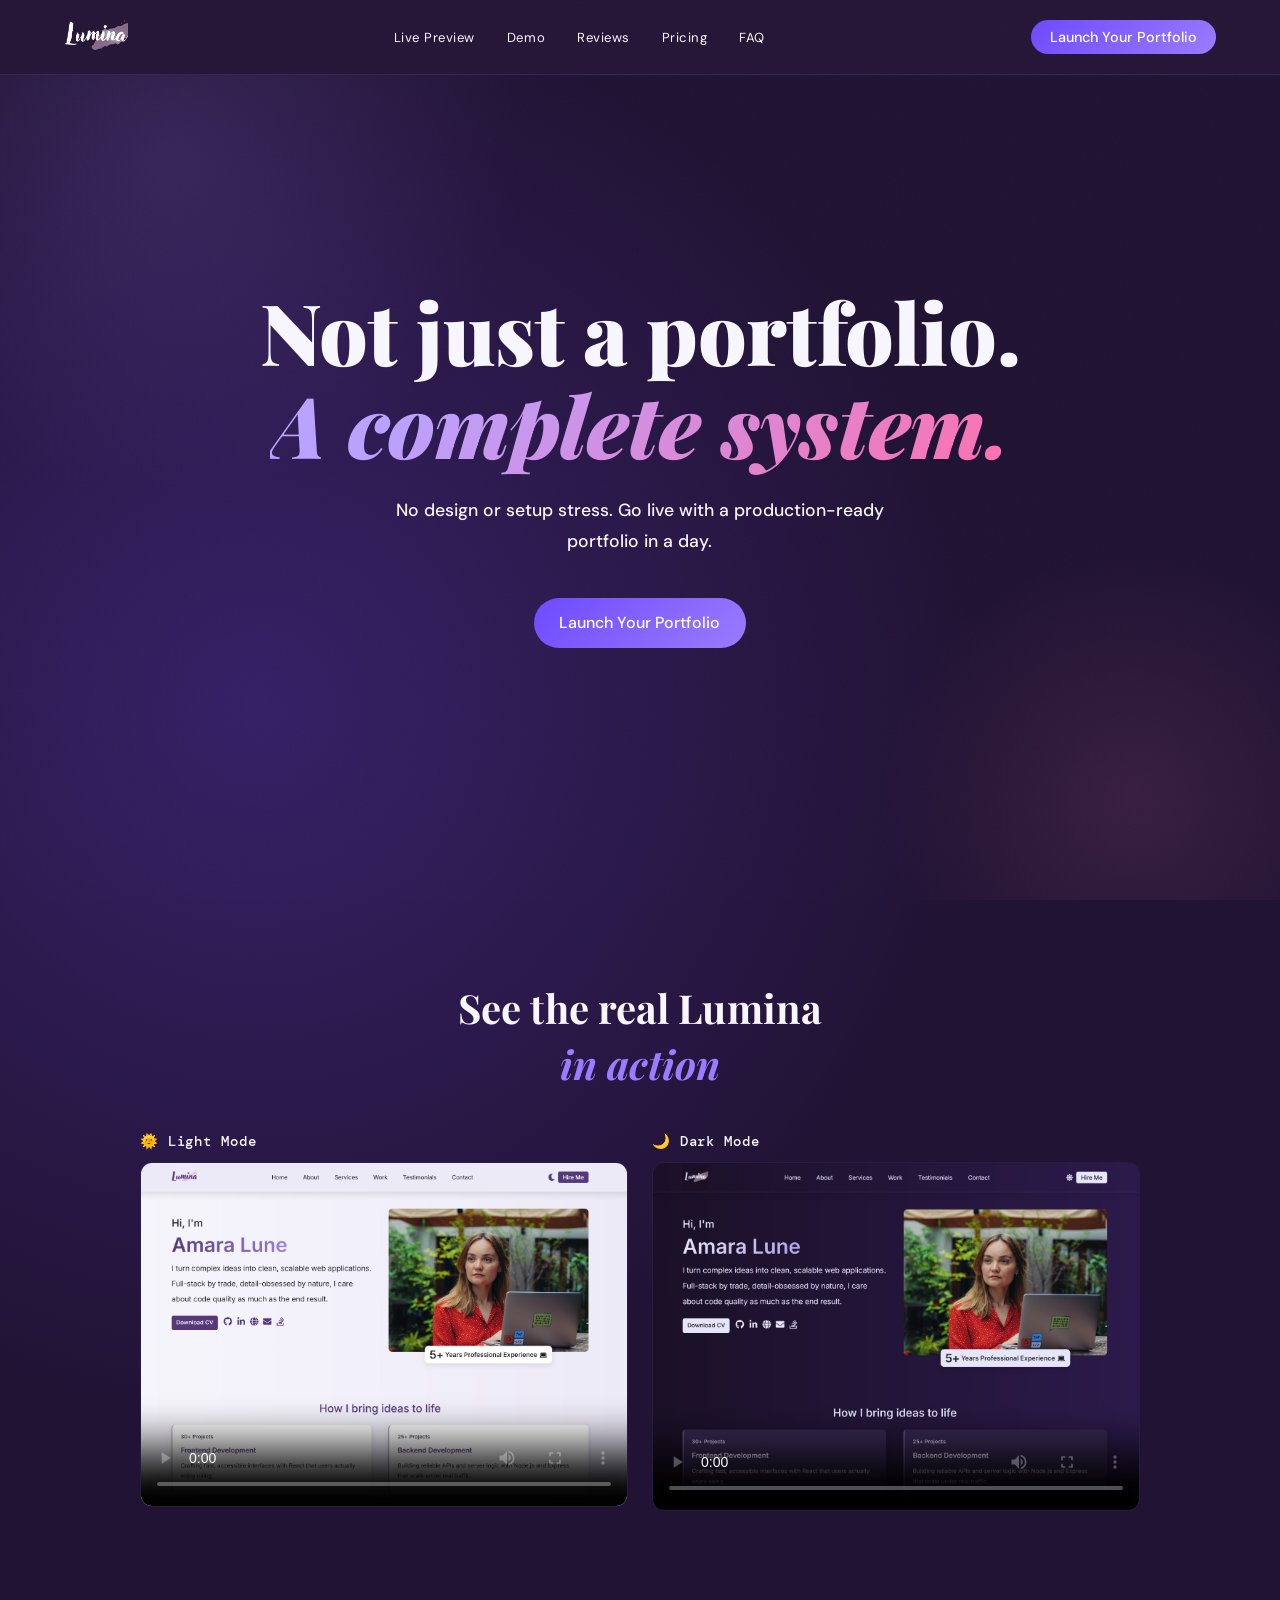
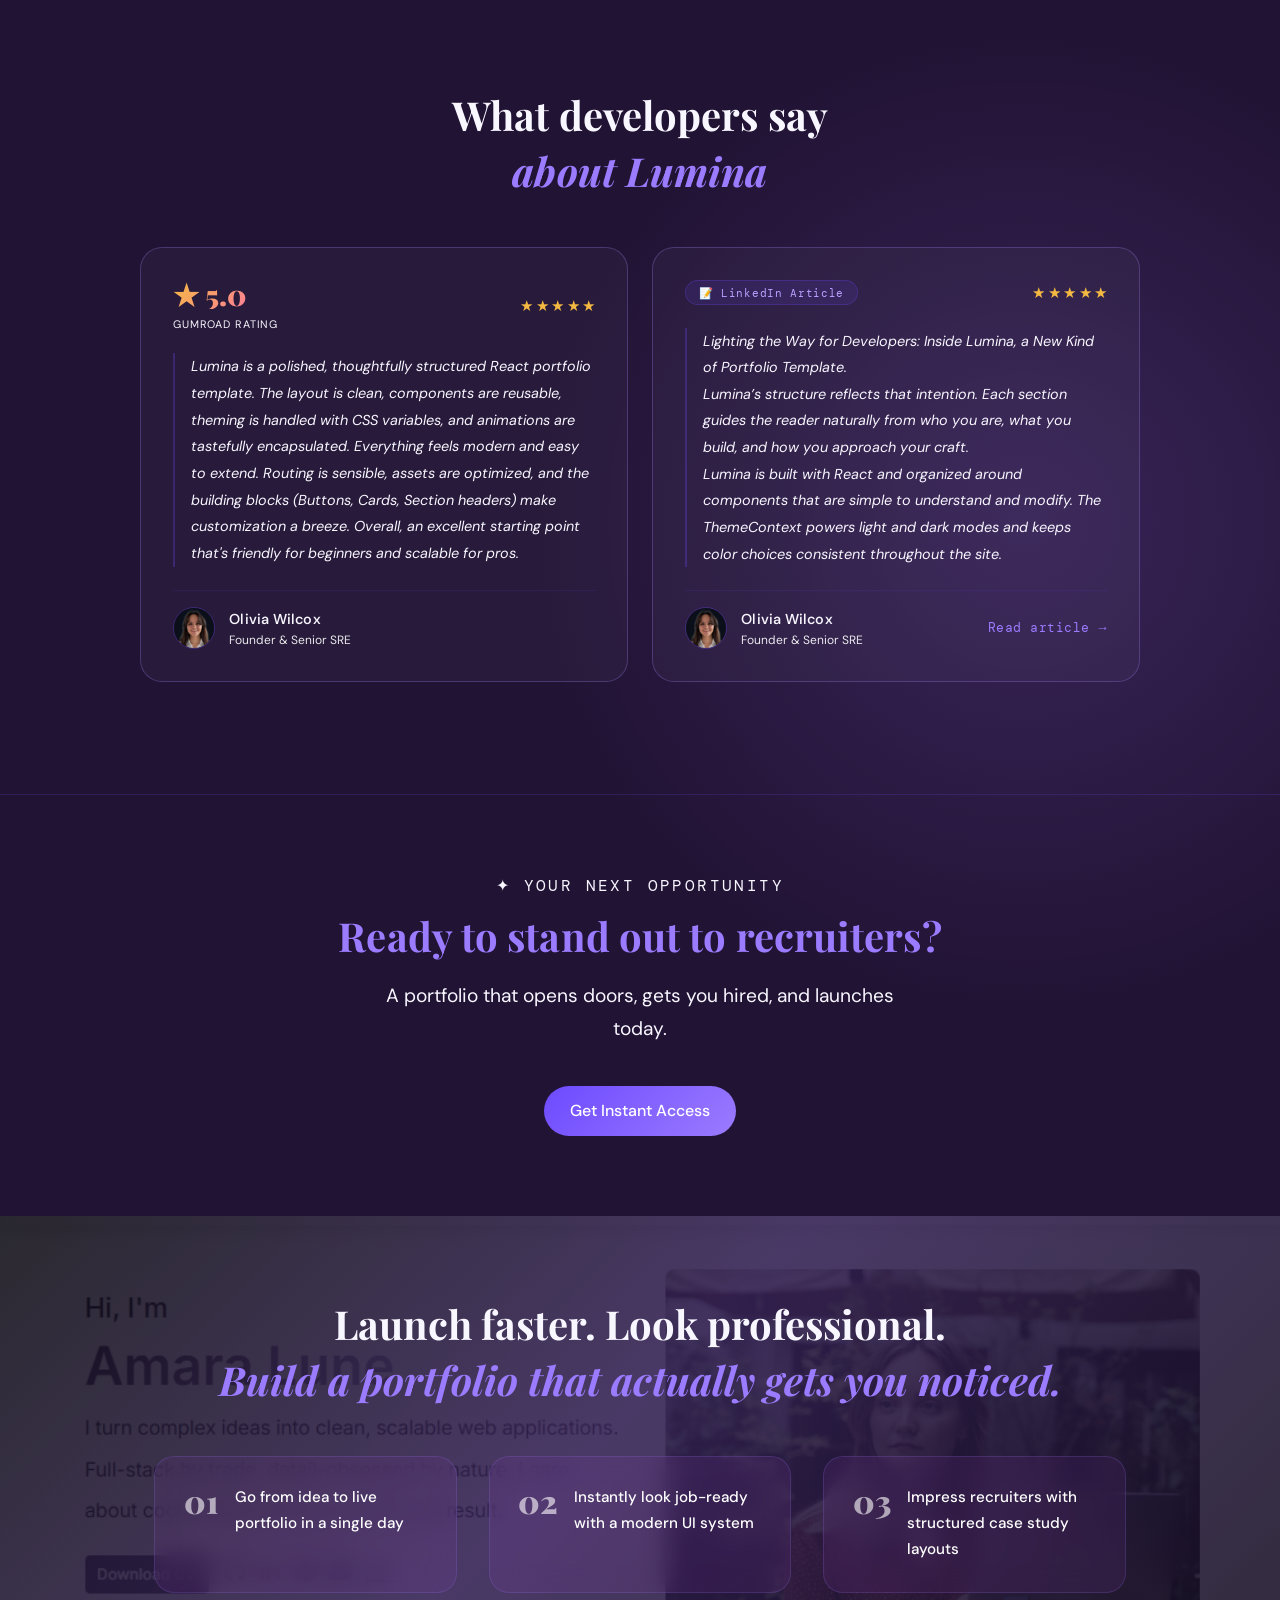
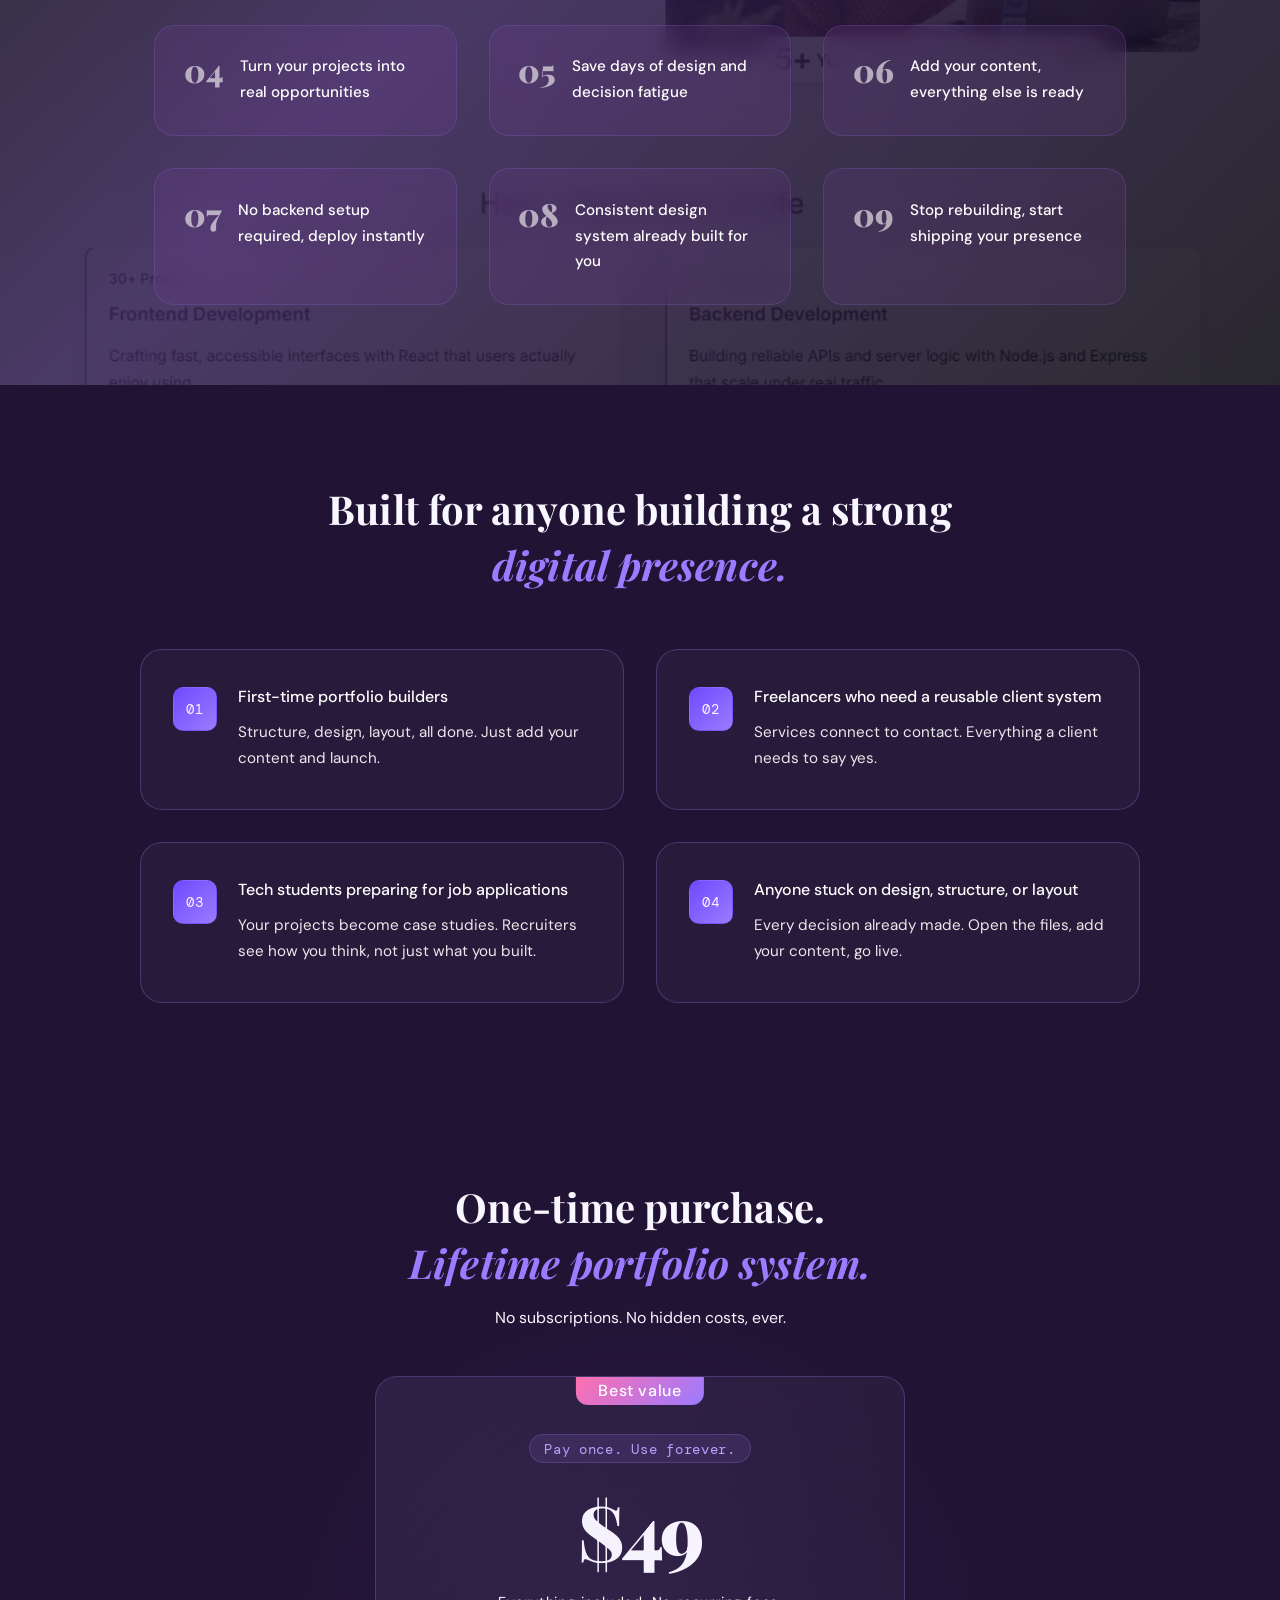
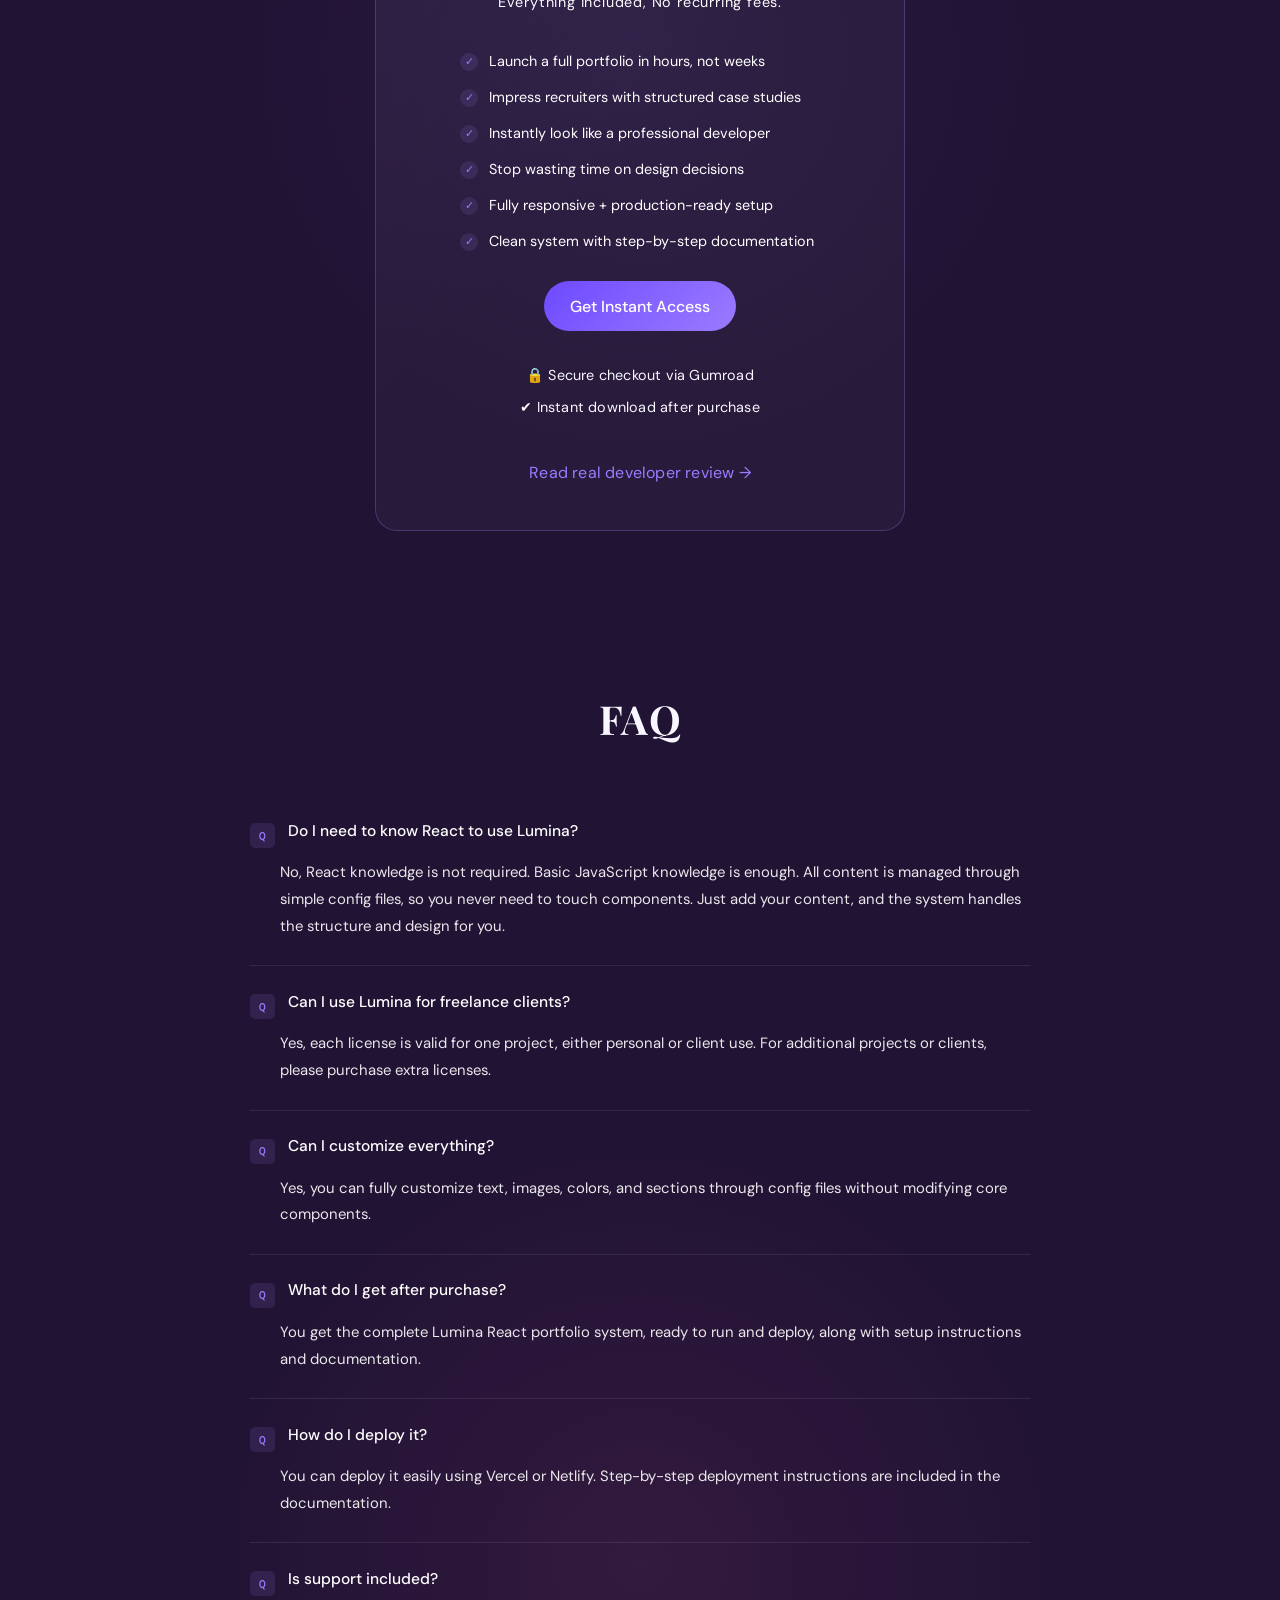
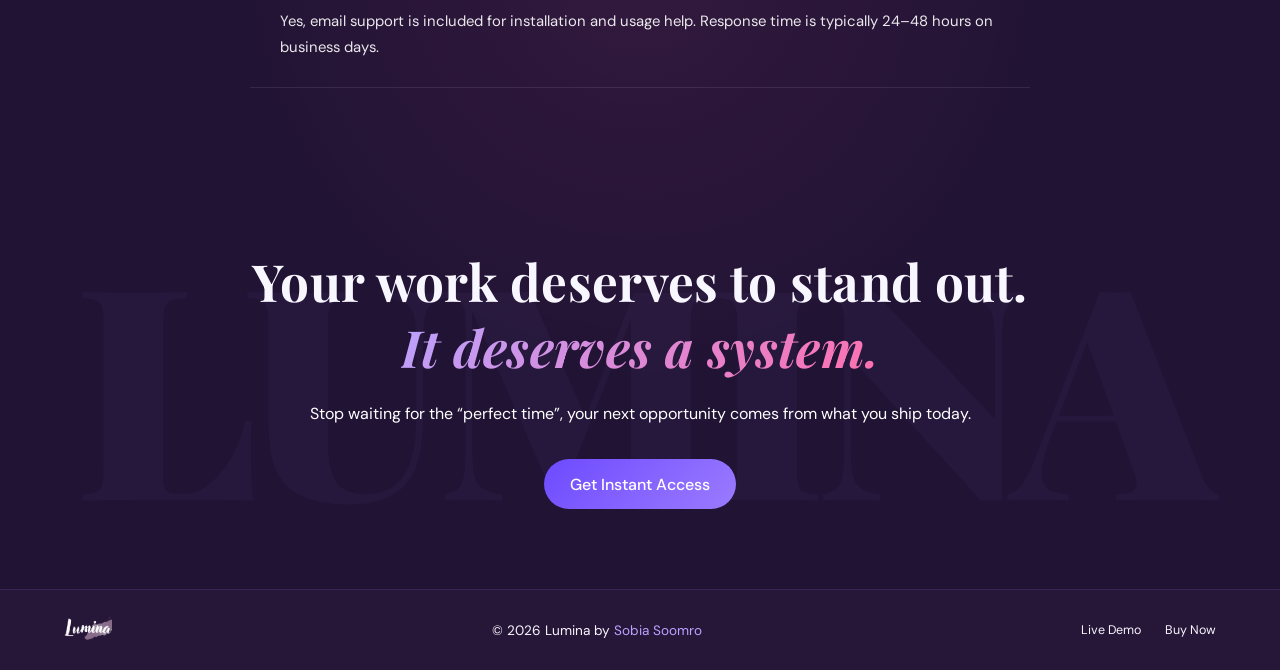
==== commit 531c49ca: "make videos optimize" ====
--- a/index.html
+++ b/index.html
@@ -141,17 +141,23 @@
         <div class="video-grid">
           <div class="video-box">
             <p class="video-box-label">🌞 Light Mode</p>
-            <video controls>
-              <source src="Videos/light-mode.mp4" type="video/mp4" />
-              Your browser does not support video.
-            </video>
+          <video
+            controls
+            preload="metadata"
+            poster="Images/light-preview.png"
+         >
+         <source src="Videos/light-mode.mp4" type="video/mp4" />
+        </video>
           </div>
           <div class="video-box">
             <p class="video-box-label">🌙 Dark Mode</p>
-            <video controls>
-              <source src="Videos/dark-mode.mp4" type="video/mp4" />
-              Your browser does not support video.
-            </video>
+          <video
+           controls
+           preload="metadata"
+           poster="Images/dark-preview.png"
+         >
+         <source src="Videos/dark-mode.mp4" type="video/mp4" />
+        </video>
           </div>
         </div>
       </div>
--- a/CSS/footer.css
+++ b/CSS/footer.css
@@ -20,18 +20,21 @@
 }
 
 .footer-copy {
-  font-size: 0.78rem;
-  color: var(--dimmer);
+  font-size: 0.85rem;
+  color: var(--white);
   text-align: center;
 }
 
 .footer-copy a {
-  color: var(--lavender);
+  font-size: 0.85rem;
+  color: var(--glow);
   text-decoration: none;
 }
 
 .footer-copy a:hover {
-  color: var(--glow);
+  text-transform: uppercase;
+  letter-spacing: 0.1em;
+  text-decoration-color: rgba(155, 123, 255, 0.4);
 }
 
 .footer-links {
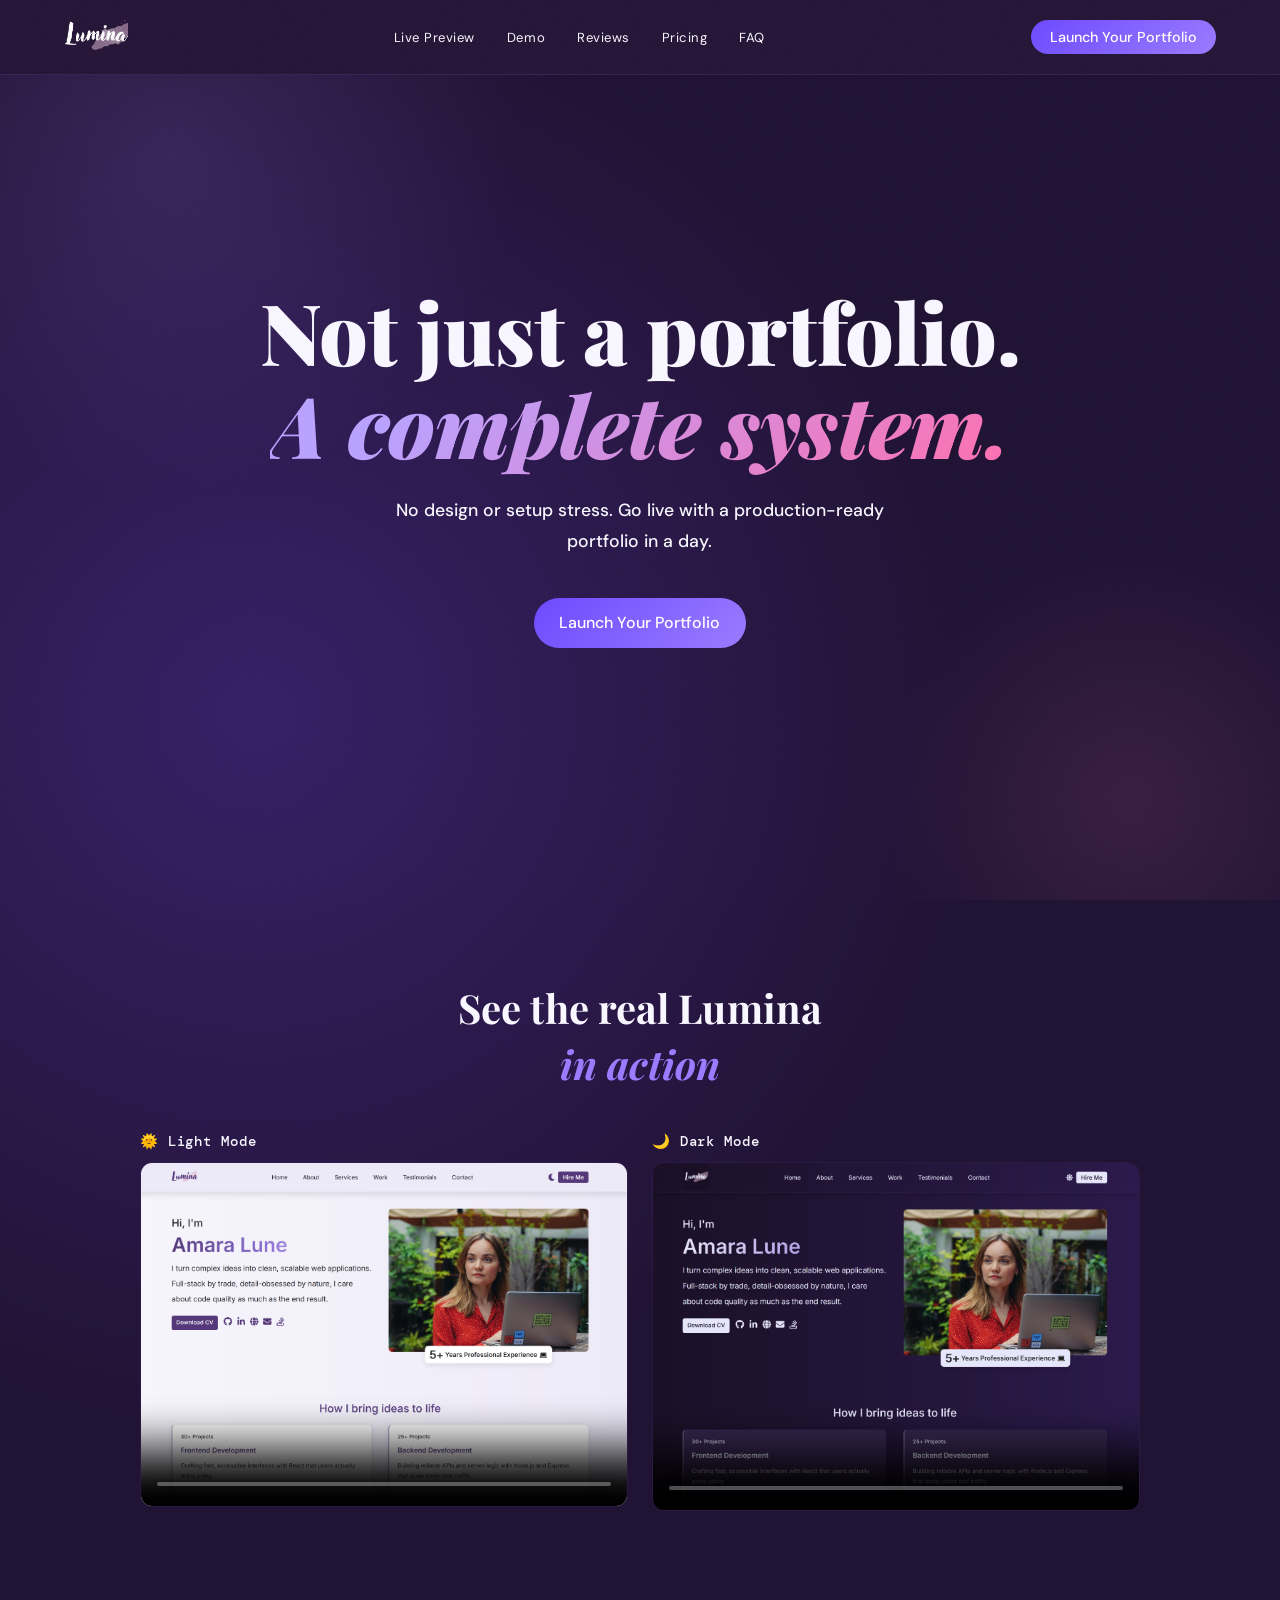
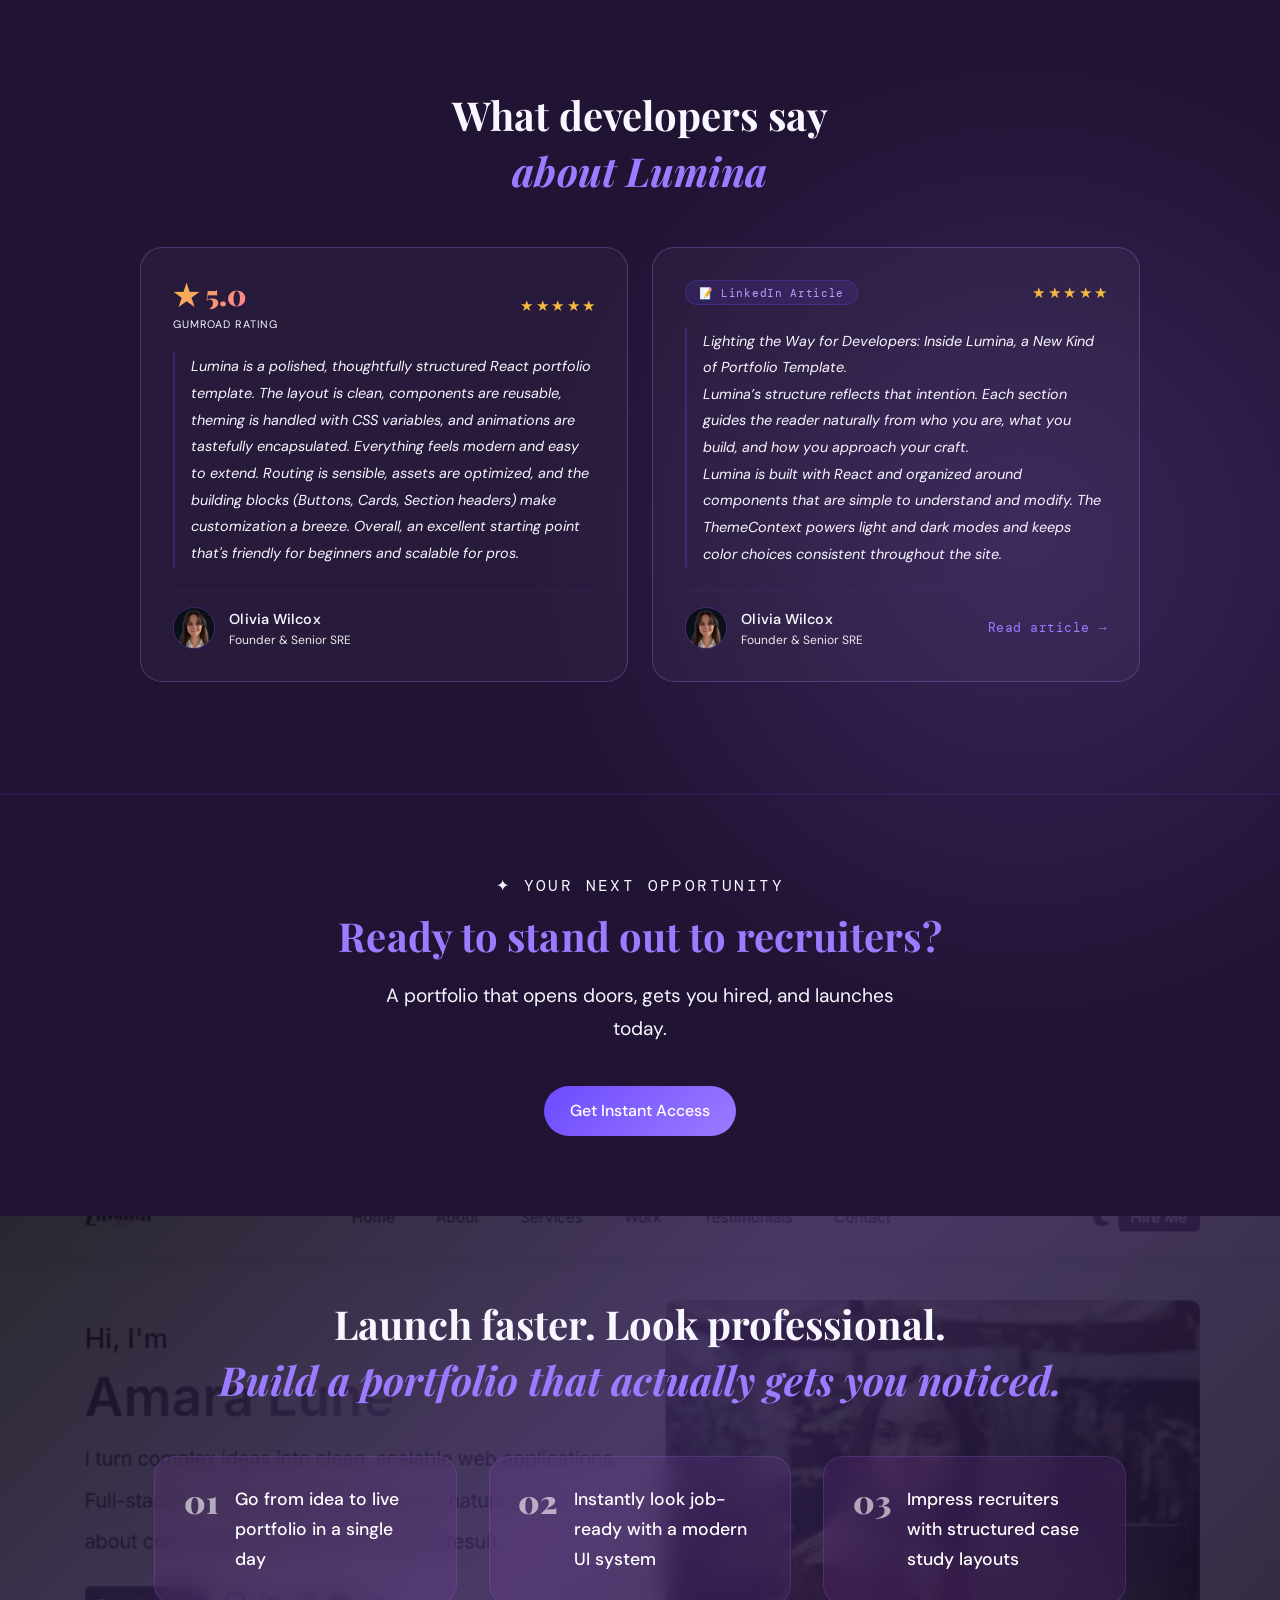
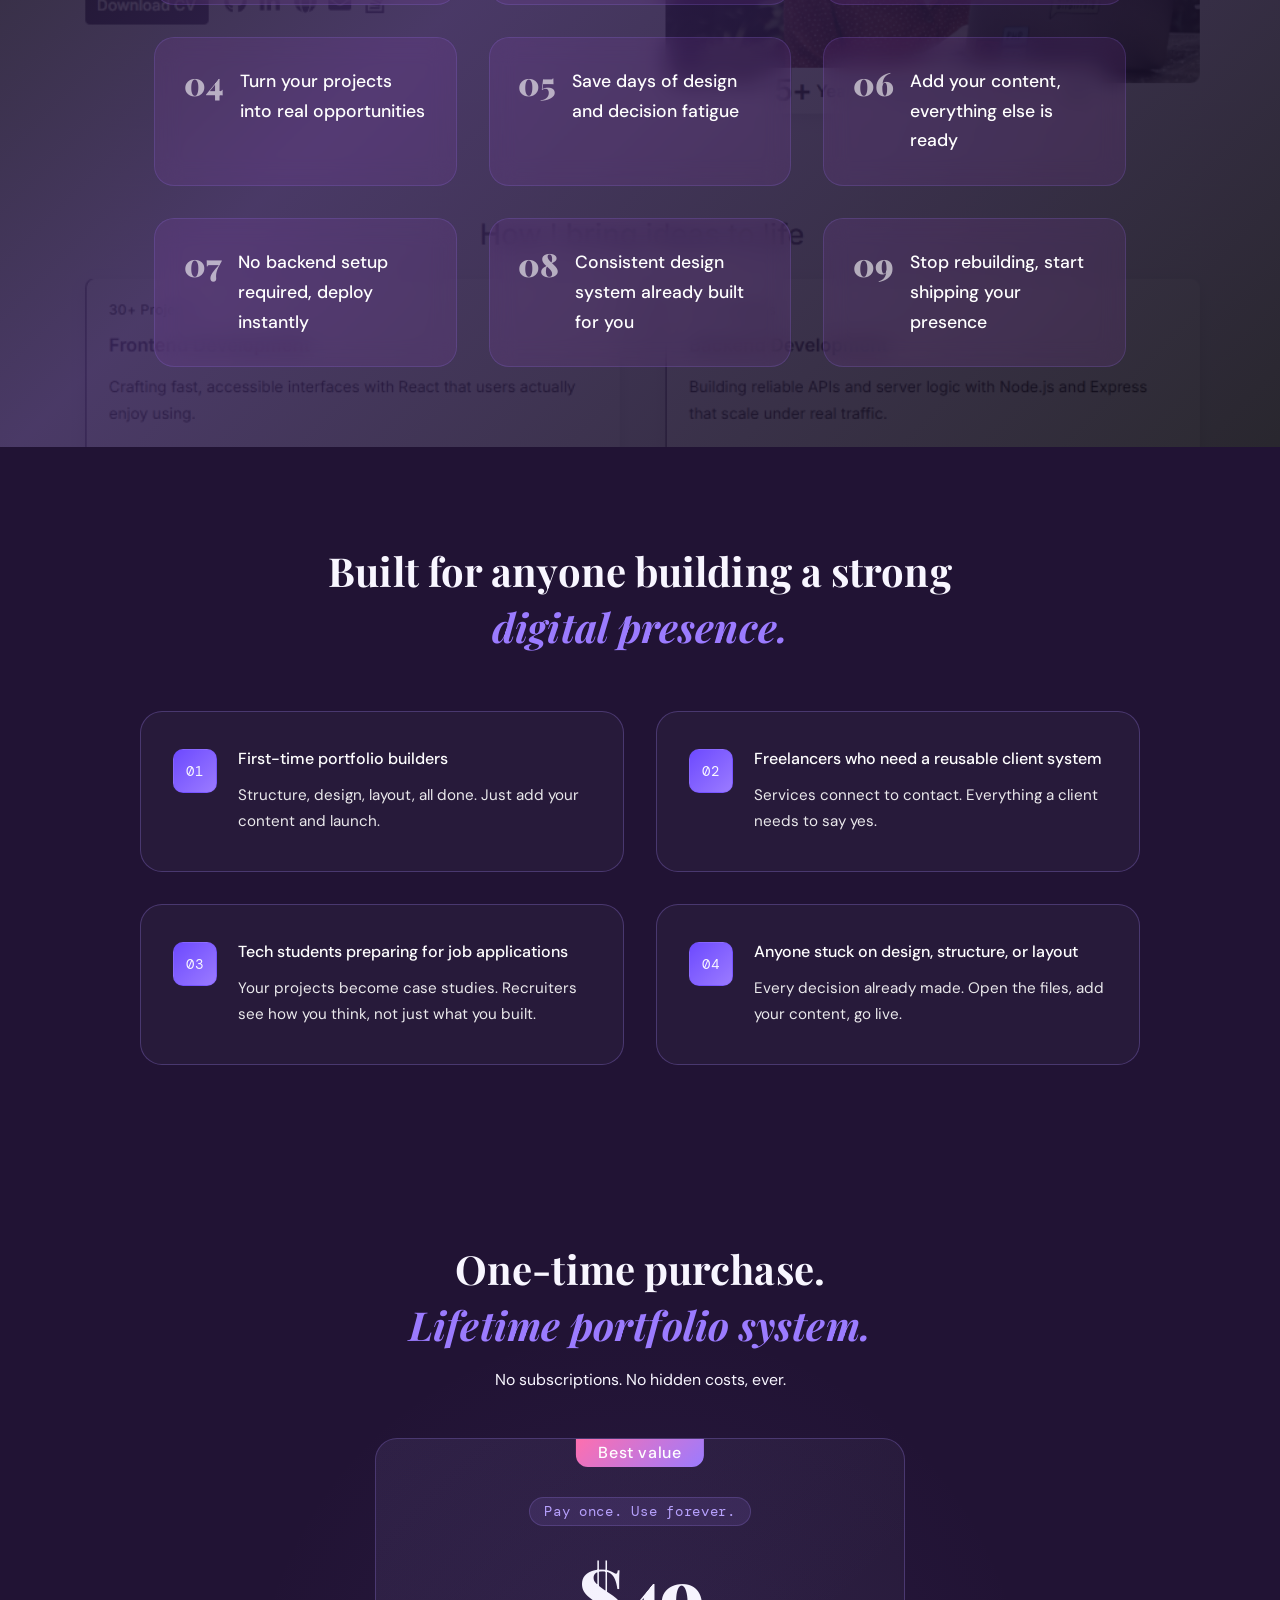
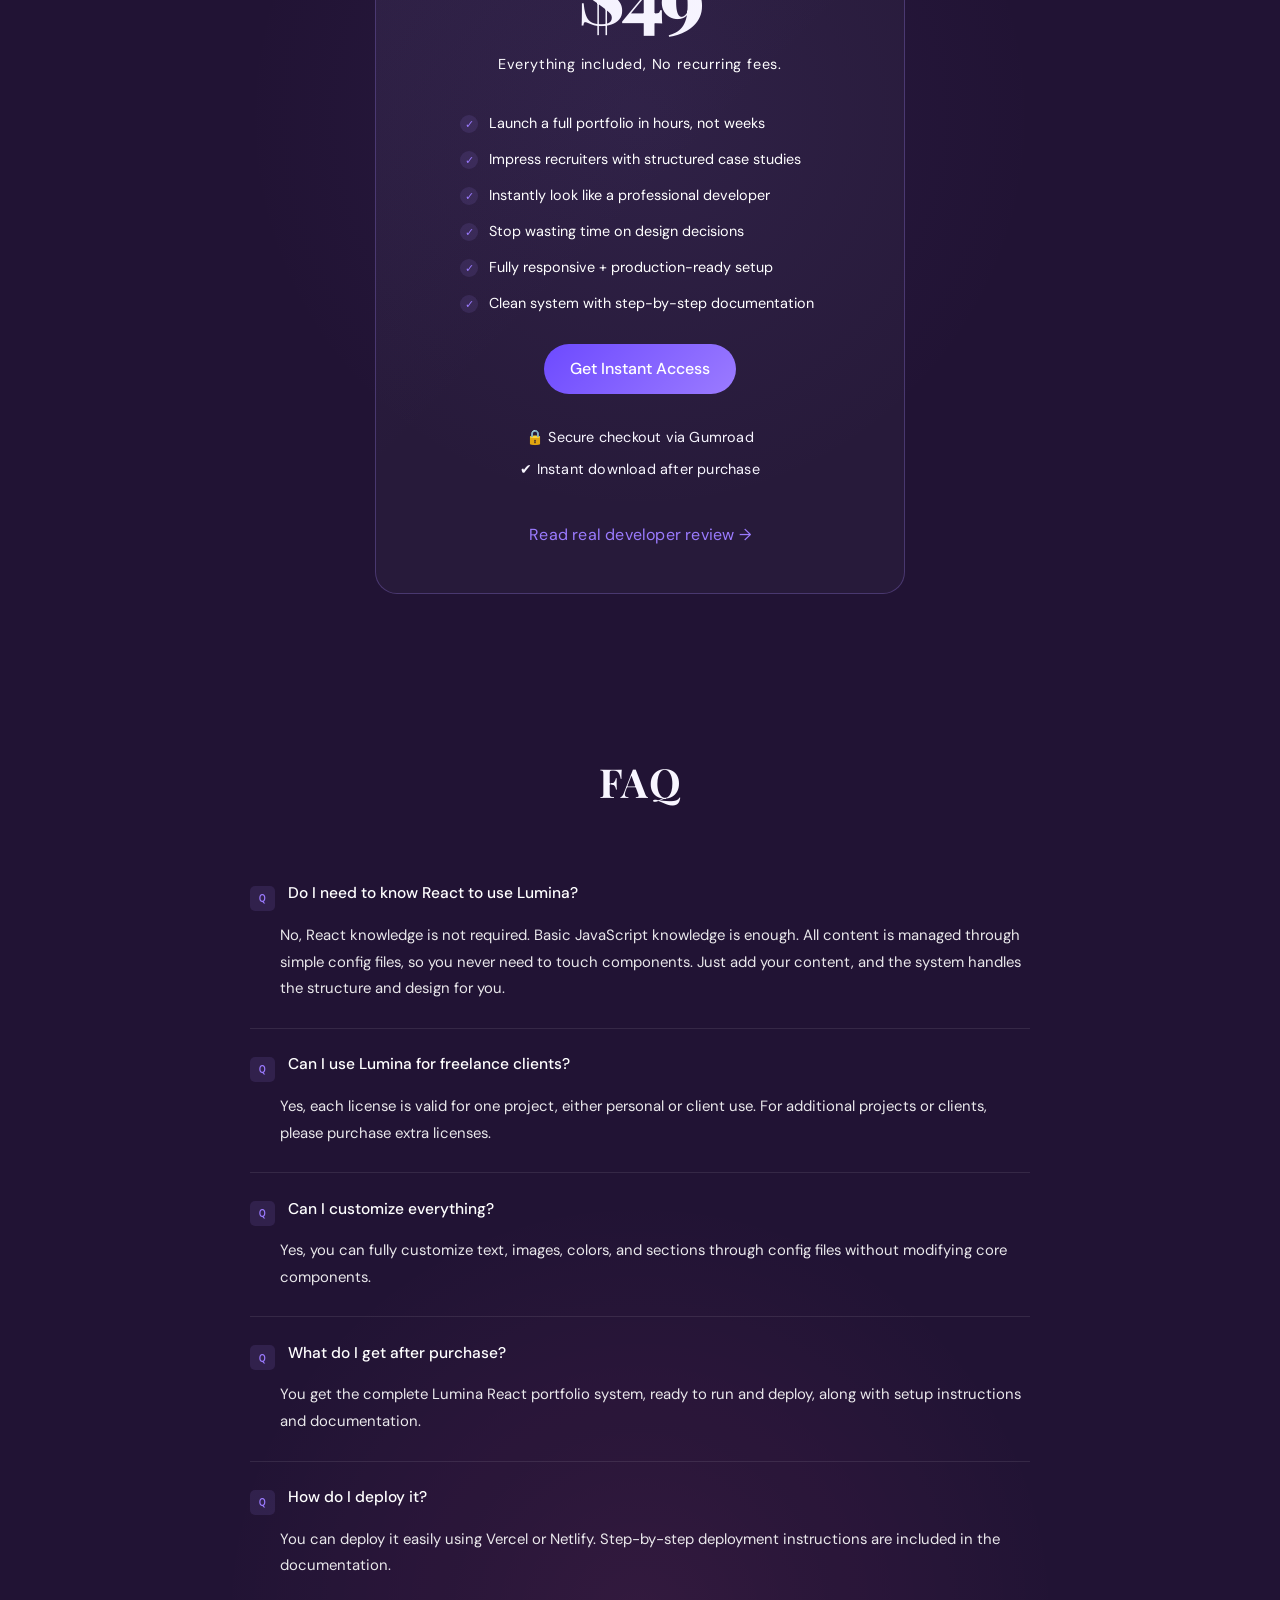
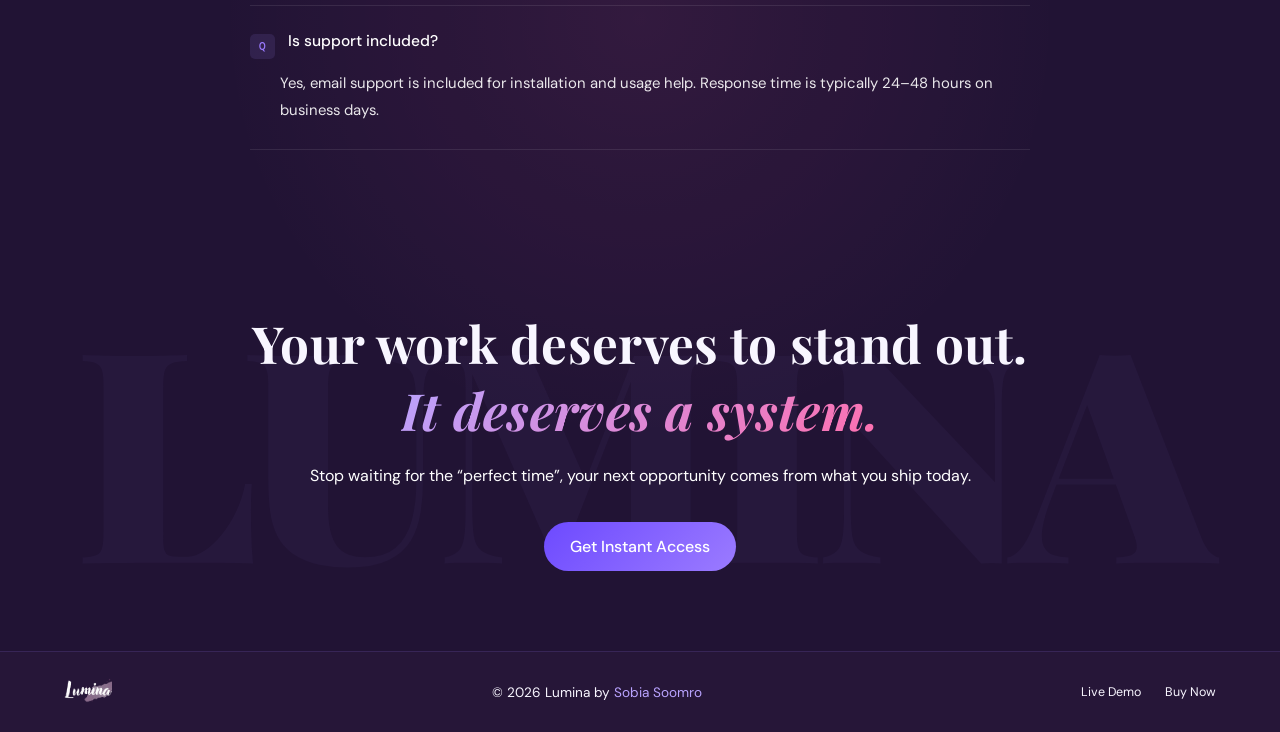
==== commit 3c896e17: "update social sharing content" ====
--- a/index.html
+++ b/index.html
@@ -18,8 +18,8 @@
   <meta name="description" content="A complete portfolio system for anyone building a digital presence. Designed for first-time builders, freelancers, students, developers, and data scientists. Launch a production-ready portfolio without design or setup stress." />
 
   <!-- Open Graph -->
-  <meta property="og:title" content="Lumina: Complete Portfolio System" />
-  <meta property="og:description" content="Go live with a professional portfolio in a single day. No design stress. No setup chaos." />
+  <meta property="og:title" content="Lumina, Not Just a Portfolio. A Complete System." />
+  <meta property="og:description" content="Go from idea to live portfolio in one day, no design decisions, no setup stress. Built for anyone who wants to launch faster and get noticed." />
   <meta property="og:image" content="https://lumina-portfolio-system.vercel.app/Images/Lumina.png" />
   <meta property="og:url" content="https://lumina-portfolio-system.vercel.app" />
   <meta property="og:site_name" content="Lumina" />
--- a/CSS/benefits.css
+++ b/CSS/benefits.css
@@ -67,7 +67,7 @@
   padding: 1.8rem;
   gap: 1rem;
   border-radius: 20px;
-  background: rgba(199, 80, 255, 0.08);
+  background: rgba(199, 80, 255, 0.09);
   border: 1px solid rgba(155, 123, 255, 0.18);
   backdrop-filter: blur(12px);
   -webkit-backdrop-filter: blur(12px);
@@ -93,7 +93,7 @@
 
 .benefit-tag-title {
   color: var(--btn-text);
-  font-size: 0.95rem;
+  font-size: 1.1rem;
   font-weight: 500;
   line-height: 1.7;
 }
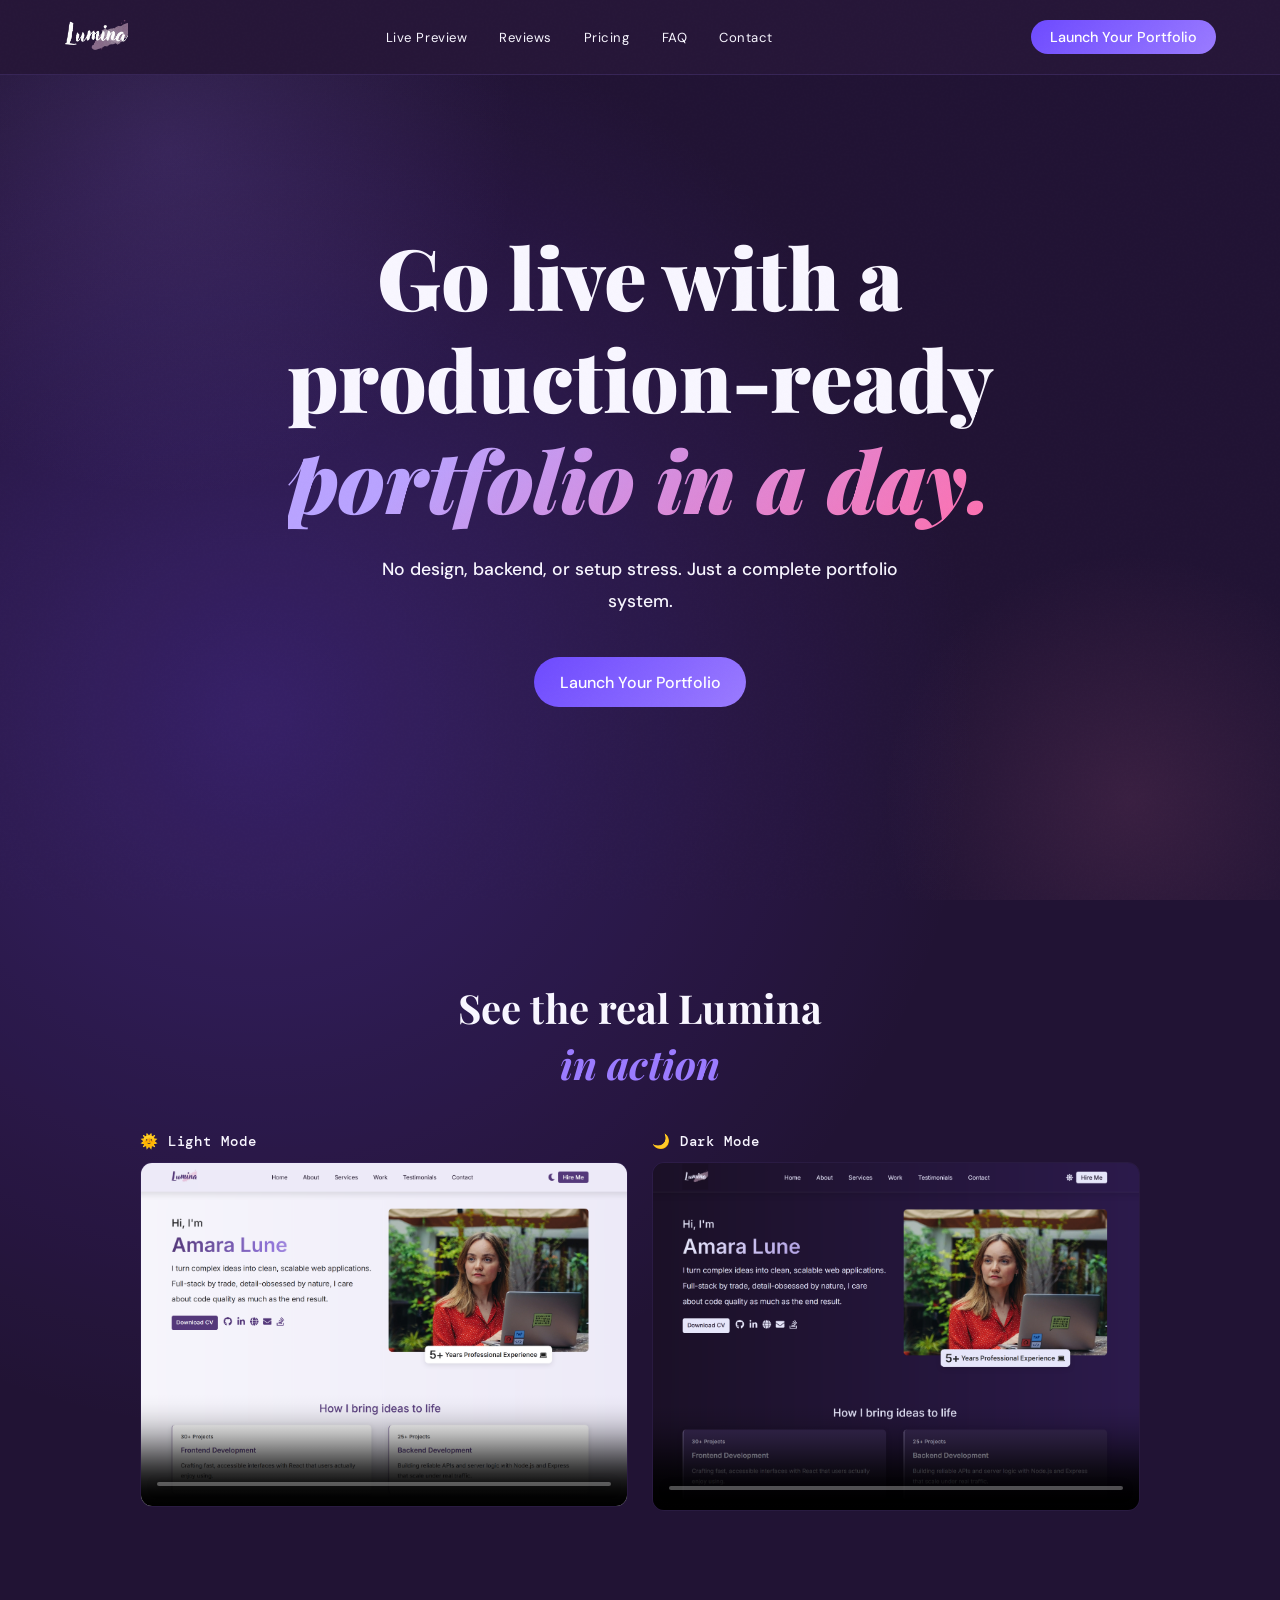
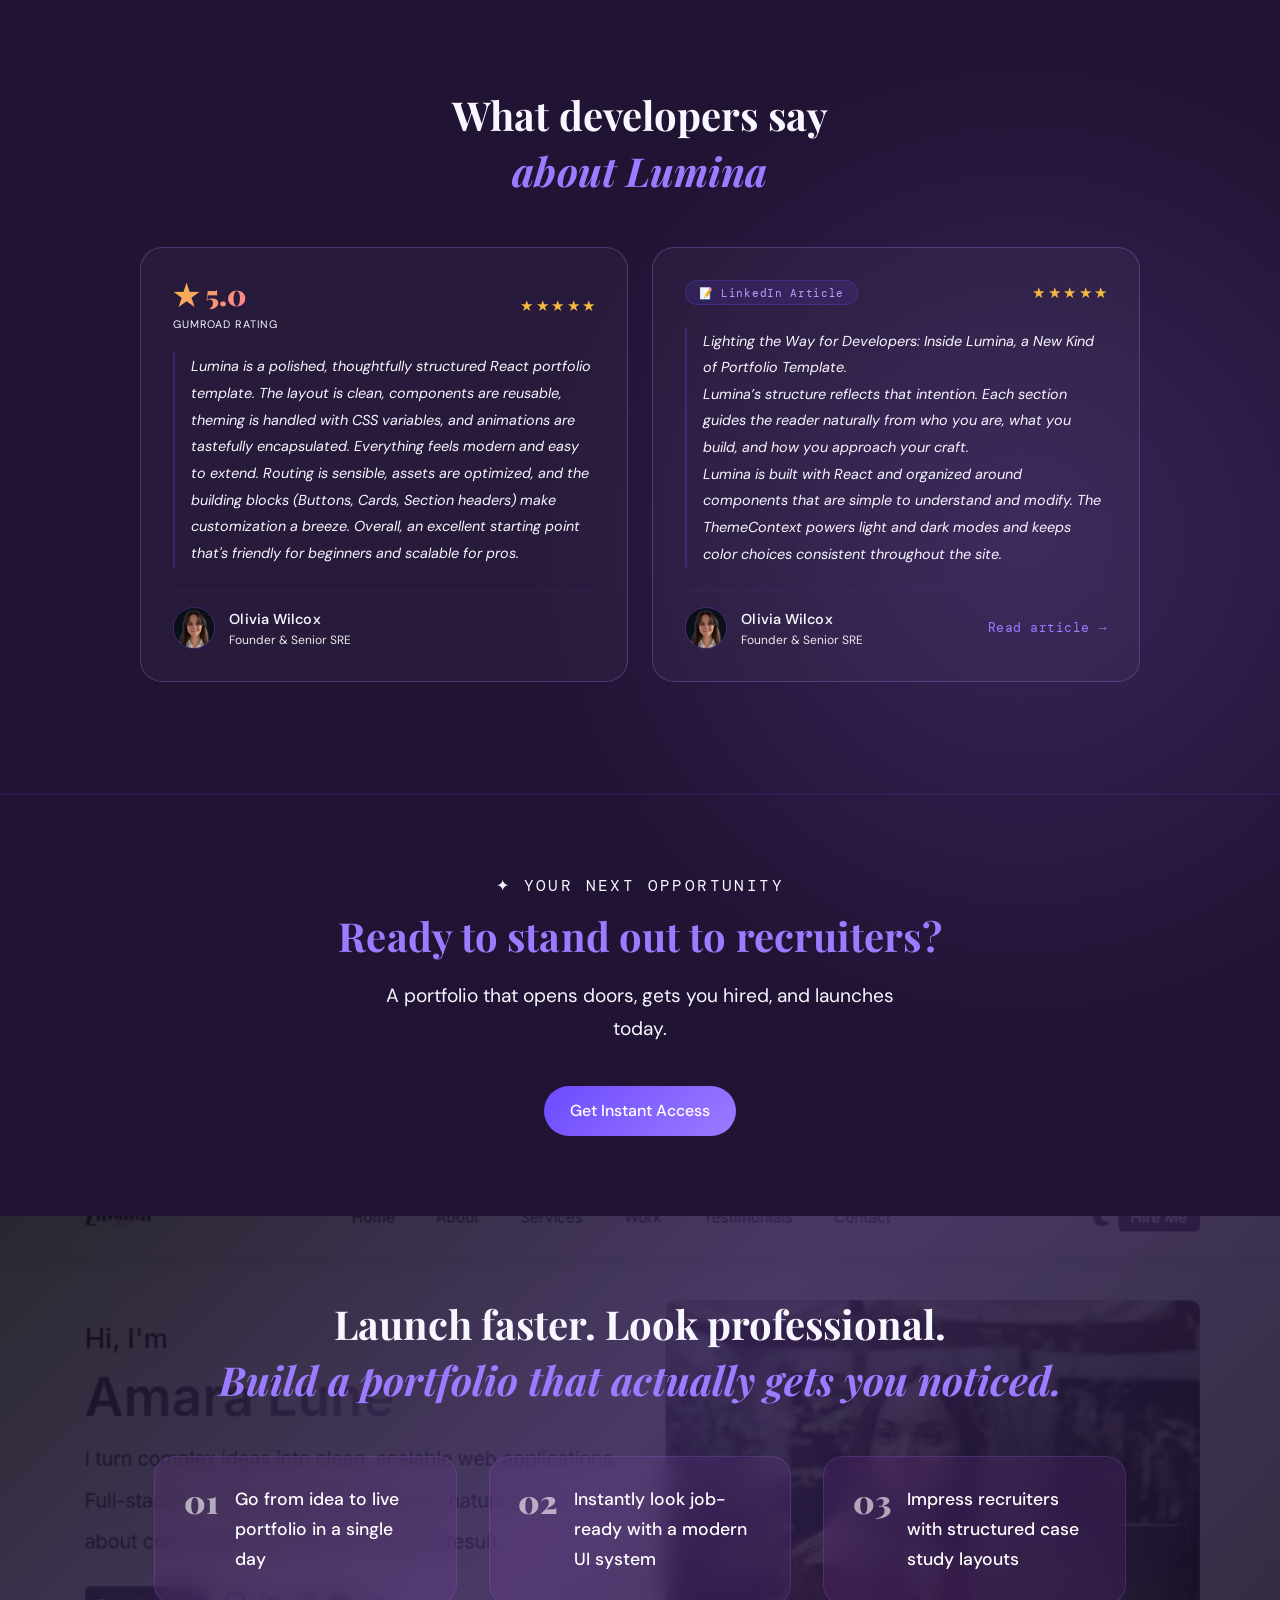
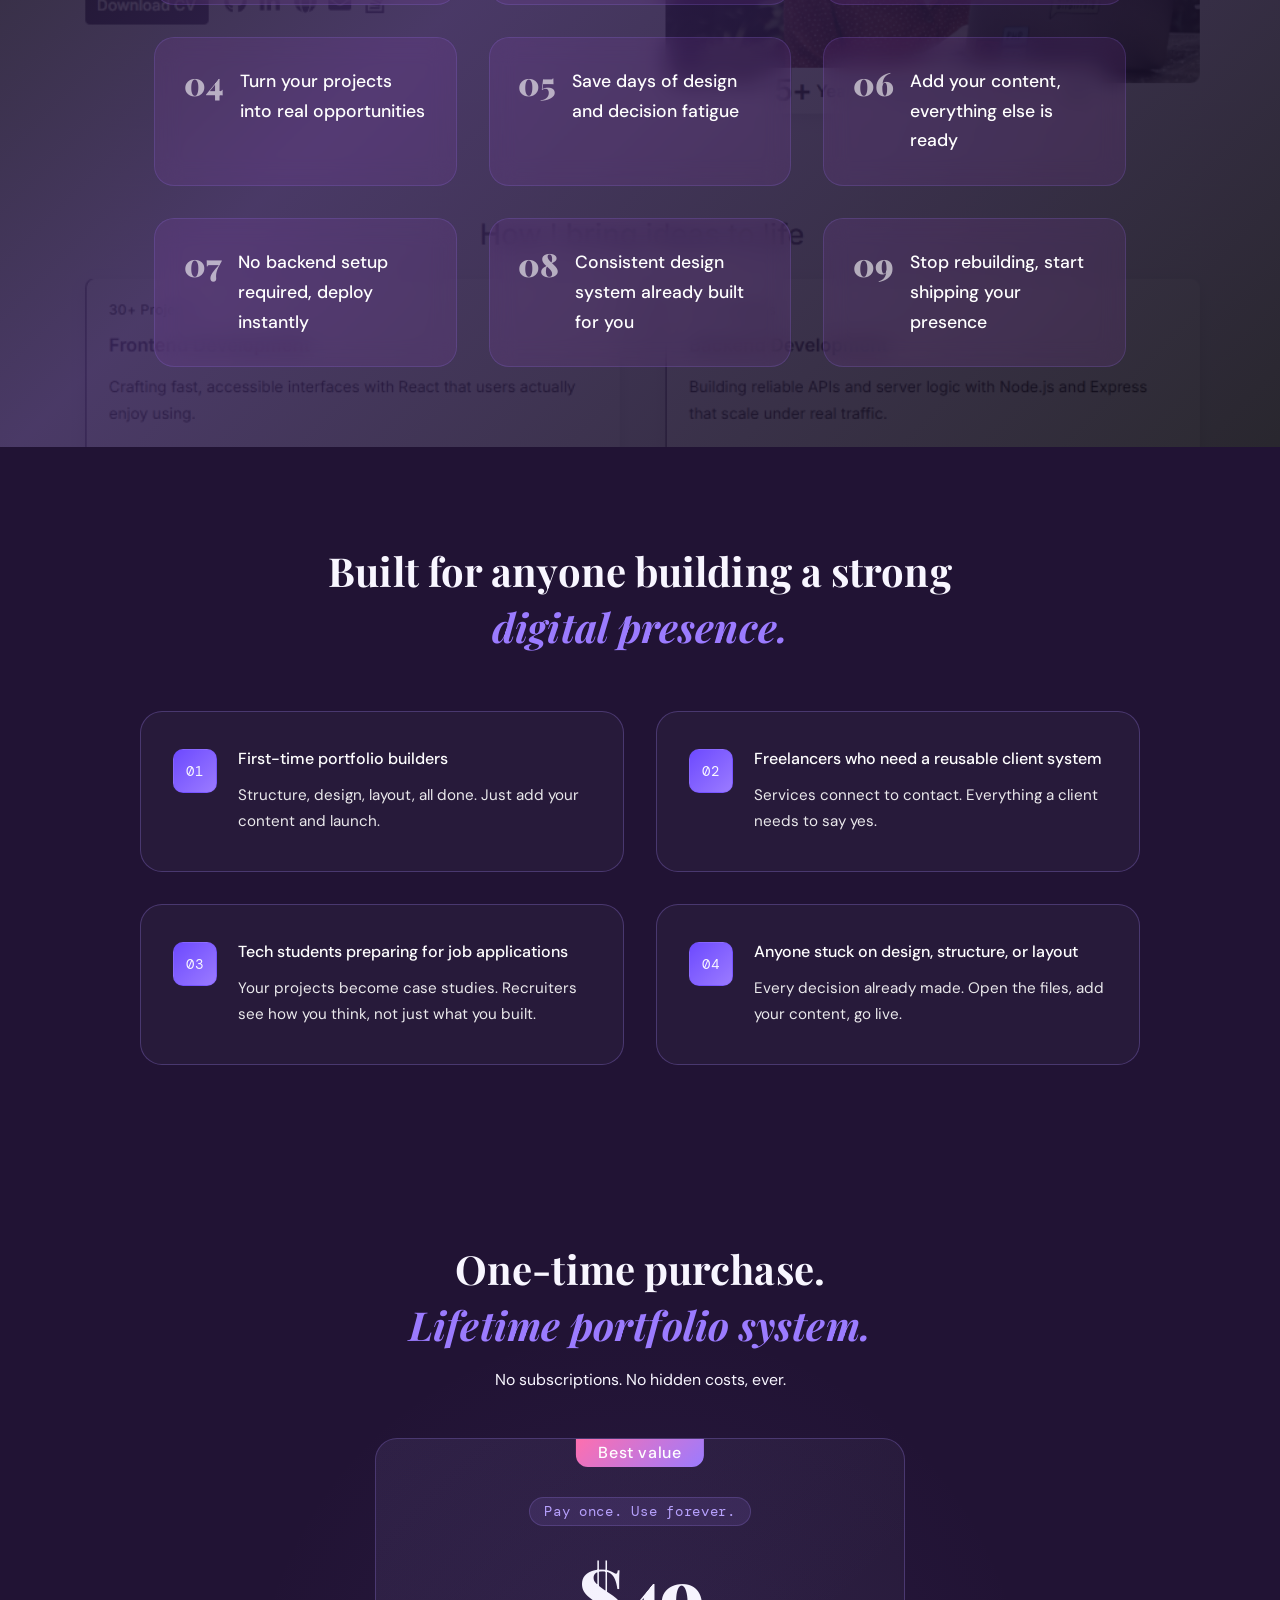
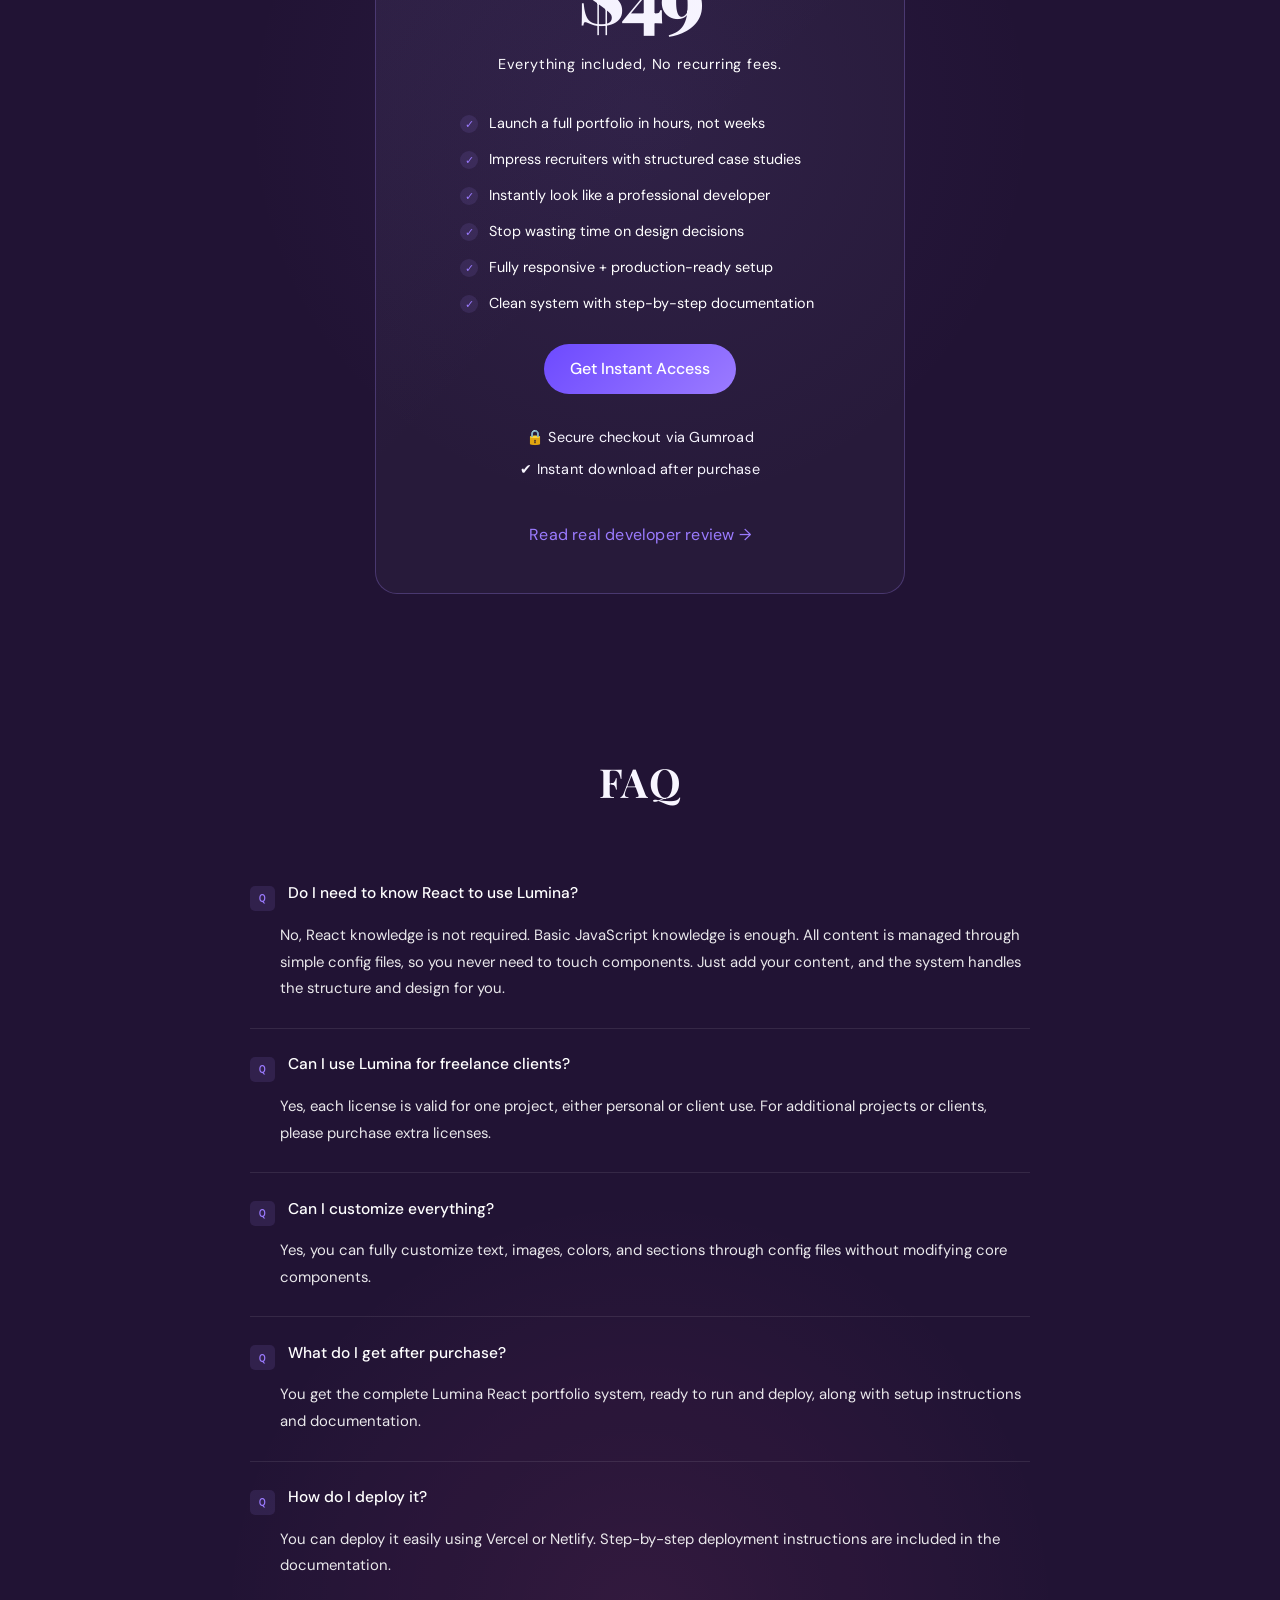
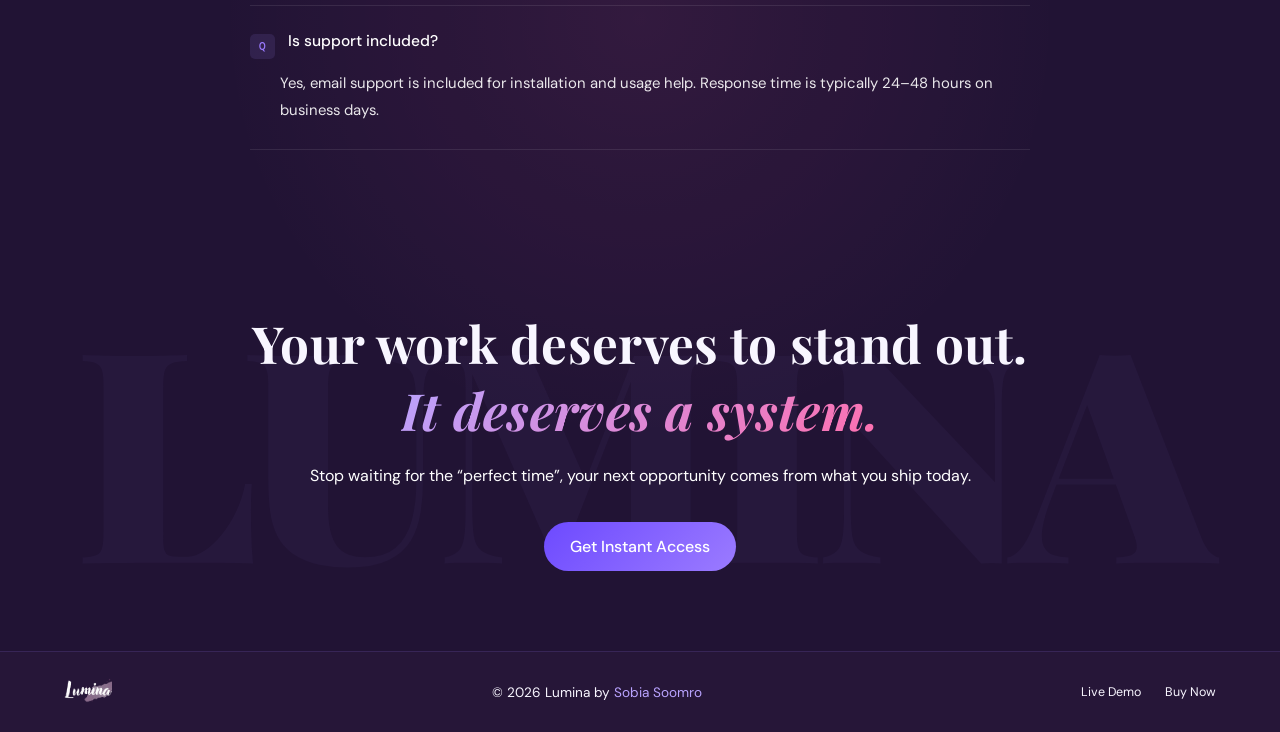
==== commit 950e1e87: "add contact apprach, and update the banner heading" ====
--- a/index.html
+++ b/index.html
@@ -13,9 +13,8 @@
 
   <meta charset="UTF-8" />
   <meta name="viewport" content="width=device-width, initial-scale=1.0" />
-  <title>Lumina: Complete Portfolio System</title>
-
-  <meta name="description" content="A complete portfolio system for anyone building a digital presence. Designed for first-time builders, freelancers, students, developers, and data scientists. Launch a production-ready portfolio without design or setup stress." />
+  <title>Lumina, Not Just a Portfolio. A Complete System.</title>
+  <meta name="description" content="Go from idea to live portfolio in one day, no design decisions, no setup stress. Built for anyone who wants to launch faster and get noticed." />
 
   <!-- Open Graph -->
   <meta property="og:title" content="Lumina, Not Just a Portfolio. A Complete System." />
@@ -27,8 +26,8 @@
 
   <!-- Twitter -->
   <meta name="twitter:card" content="summary_large_image" />
-  <meta name="twitter:title" content="Lumina: Complete Portfolio System" />
-  <meta name="twitter:description" content="A production-ready React portfolio system designed to help developers launch faster." />
+  <meta name="twitter:title" content="Lumina, Not Just a Portfolio. A Complete System." />
+  <meta name="twitter:description" content="Go from idea to live portfolio in one day, no design decisions, no setup stress. Built for anyone who wants to launch faster and get noticed." />
   <meta name="twitter:image" content="https://lumina-portfolio-system.vercel.app/Images/Lumina.png" />
 
   <!-- Favicon -->
@@ -71,10 +70,10 @@
         Live Preview
       </a>
     </li>
-    <li><a href="#video">Demo</a></li>
     <li><a href="#testimonials">Reviews</a></li>
     <li><a href="#pricing">Pricing</a></li>
     <li><a href="#faq">FAQ</a></li>
+    <li><a href="https://sobia-portfolio.netlify.app/contact" target="_blank">Contact</a></li>
   </ul>
 
   <!-- CTA -->
@@ -113,11 +112,11 @@
       <div class="hero-bg-orb orb-b"></div>
       <div class="hero-inner">
         <h1>
-          Not just a portfolio.<br />
-          <span class="line2"><em>A complete system.</em></span>
+          Go live with a production-ready<br />
+          <span class="line2"><em>portfolio in a day.</em></span>
         </h1>
         <p class="hero-sub">
-          No design or setup stress. Go live with a production-ready portfolio in a day.
+          No design, backend, or setup stress. Just a complete portfolio system.
         </p>
         <div class="hero-actions">
           <a
--- a/CSS/hero.css
+++ b/CSS/hero.css
@@ -1,17 +1,37 @@
 @keyframes drift {
-  0%,100% { transform: translate(0, 0); }
-  33%      { transform: translate(20px, -25px); }
-  66%      { transform: translate(-15px, 15px); }
+  0%,
+  100% {
+    transform: translate(0, 0);
+  }
+  33% {
+    transform: translate(20px, -25px);
+  }
+  66% {
+    transform: translate(-15px, 15px);
+  }
 }
 
 @keyframes riseIn {
-  from { opacity: 0; transform: translateY(28px); }
-  to   { opacity: 1; transform: translateY(0); }
+  from {
+    opacity: 0;
+    transform: translateY(28px);
+  }
+  to {
+    opacity: 1;
+    transform: translateY(0);
+  }
 }
 
 @keyframes blink {
-  0%,100% { opacity: 1; transform: scale(1); }
-  50%     { opacity: 0.4; transform: scale(1.4); }
+  0%,
+  100% {
+    opacity: 1;
+    transform: scale(1);
+  }
+  50% {
+    opacity: 0.4;
+    transform: scale(1.4);
+  }
 }
 
 .hero {
@@ -38,7 +58,11 @@
   height: 700px;
   top: -200px;
   left: -180px;
-  background: radial-gradient(circle, rgba(139, 111, 212, 0.18) 0%, transparent 70%);
+  background: radial-gradient(
+    circle,
+    rgba(139, 111, 212, 0.18) 0%,
+    transparent 70%
+  );
 }
 
 .orb-b {
@@ -46,7 +70,11 @@
   height: 500px;
   bottom: -150px;
   right: -100px;
-  background: radial-gradient(circle, rgba(232, 121, 160, 0.12) 0%, transparent 70%);
+  background: radial-gradient(
+    circle,
+    rgba(232, 121, 160, 0.12) 0%,
+    transparent 70%
+  );
   animation-delay: -5s;
   animation-direction: reverse;
 }
@@ -61,7 +89,7 @@
   font-family: "Playfair Display", serif;
   font-size: 5.3rem;
   font-weight: 900;
-  line-height: 1.1;
+  line-height: 1.2;
   letter-spacing: -0.4px;
   margin-bottom: 1.5rem;
   color: var(--white);
@@ -107,7 +135,9 @@
   font-size: 1rem;
   font-weight: 500;
   text-decoration: none;
-  transition: transform 0.2s, box-shadow 0.2s;
+  transition:
+    transform 0.2s,
+    box-shadow 0.2s;
   display: inline-flex;
   align-items: center;
   gap: 0.5rem;
@@ -155,8 +185,8 @@
 }
 
 @media (max-width: 400px) {
-  .hero h1{
+  .hero h1 {
     font-size: 2.5rem;
     line-height: 1.6;
   }
-}+}
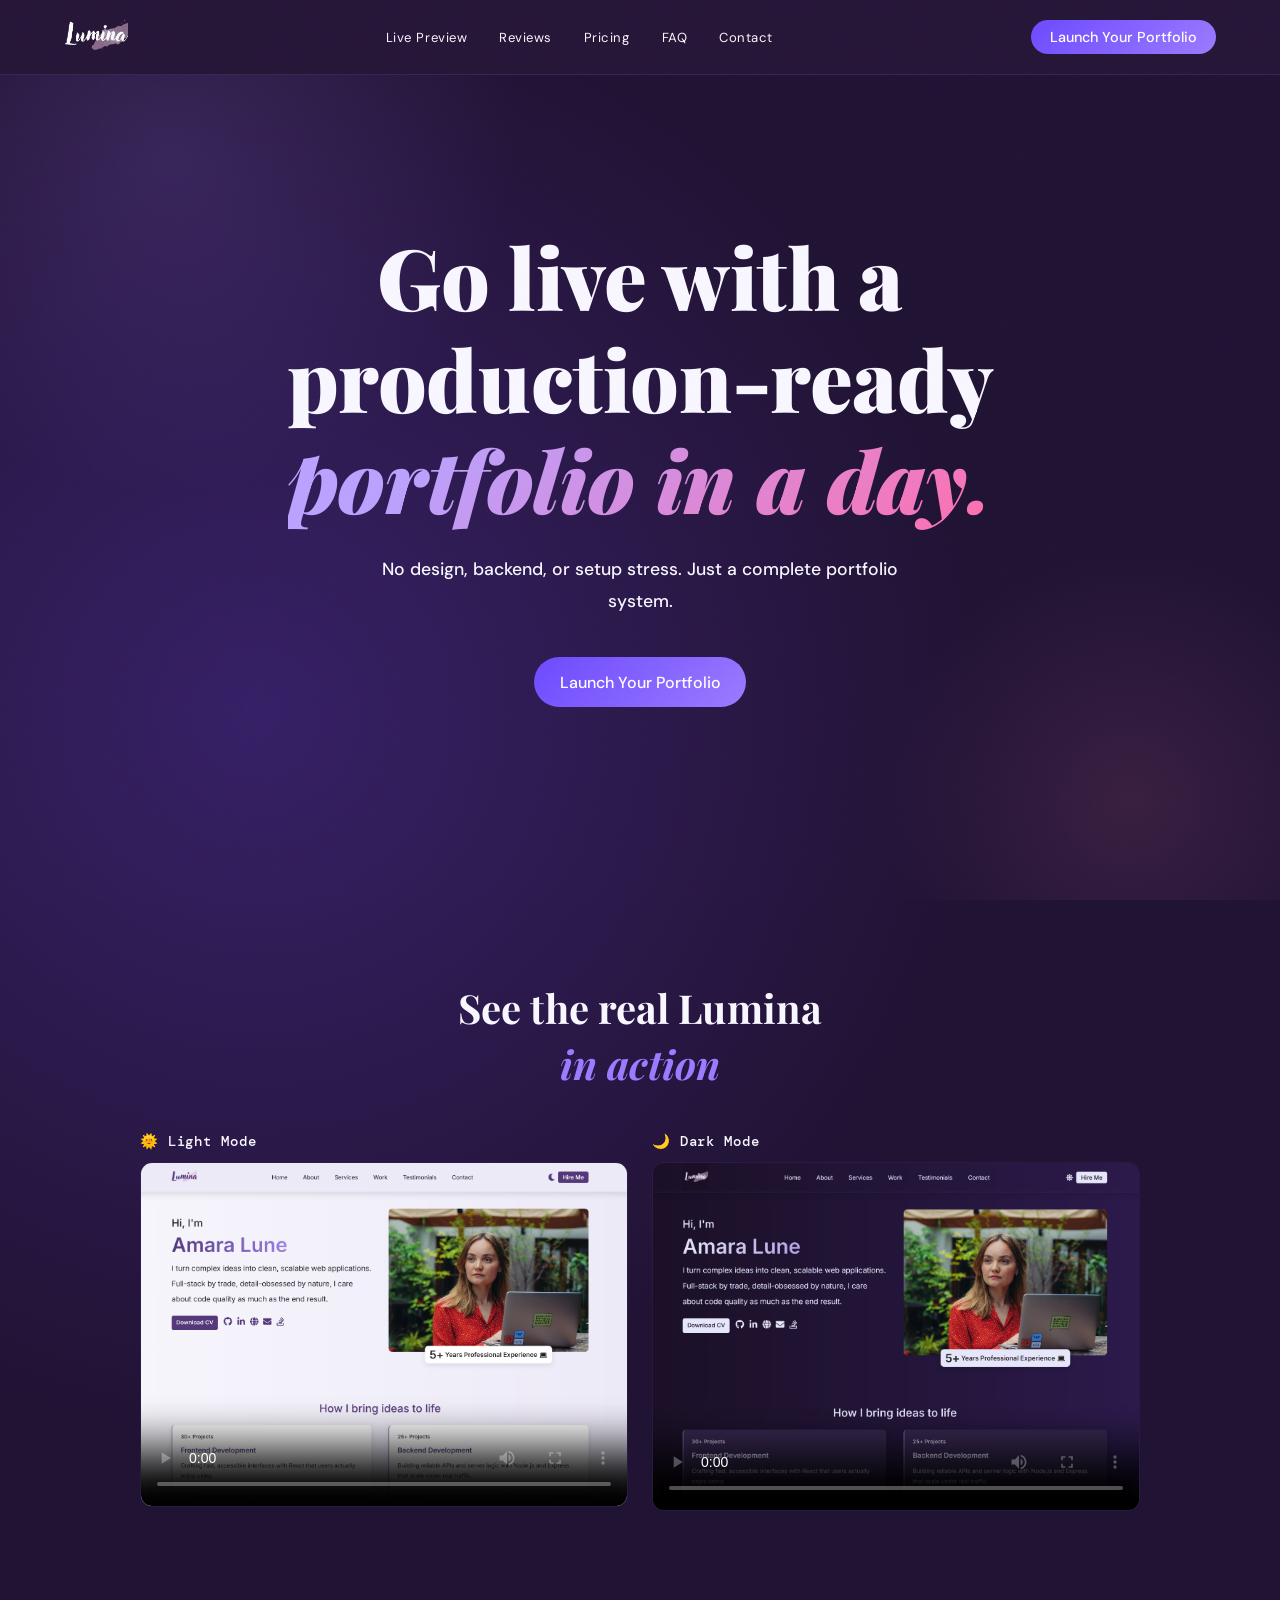
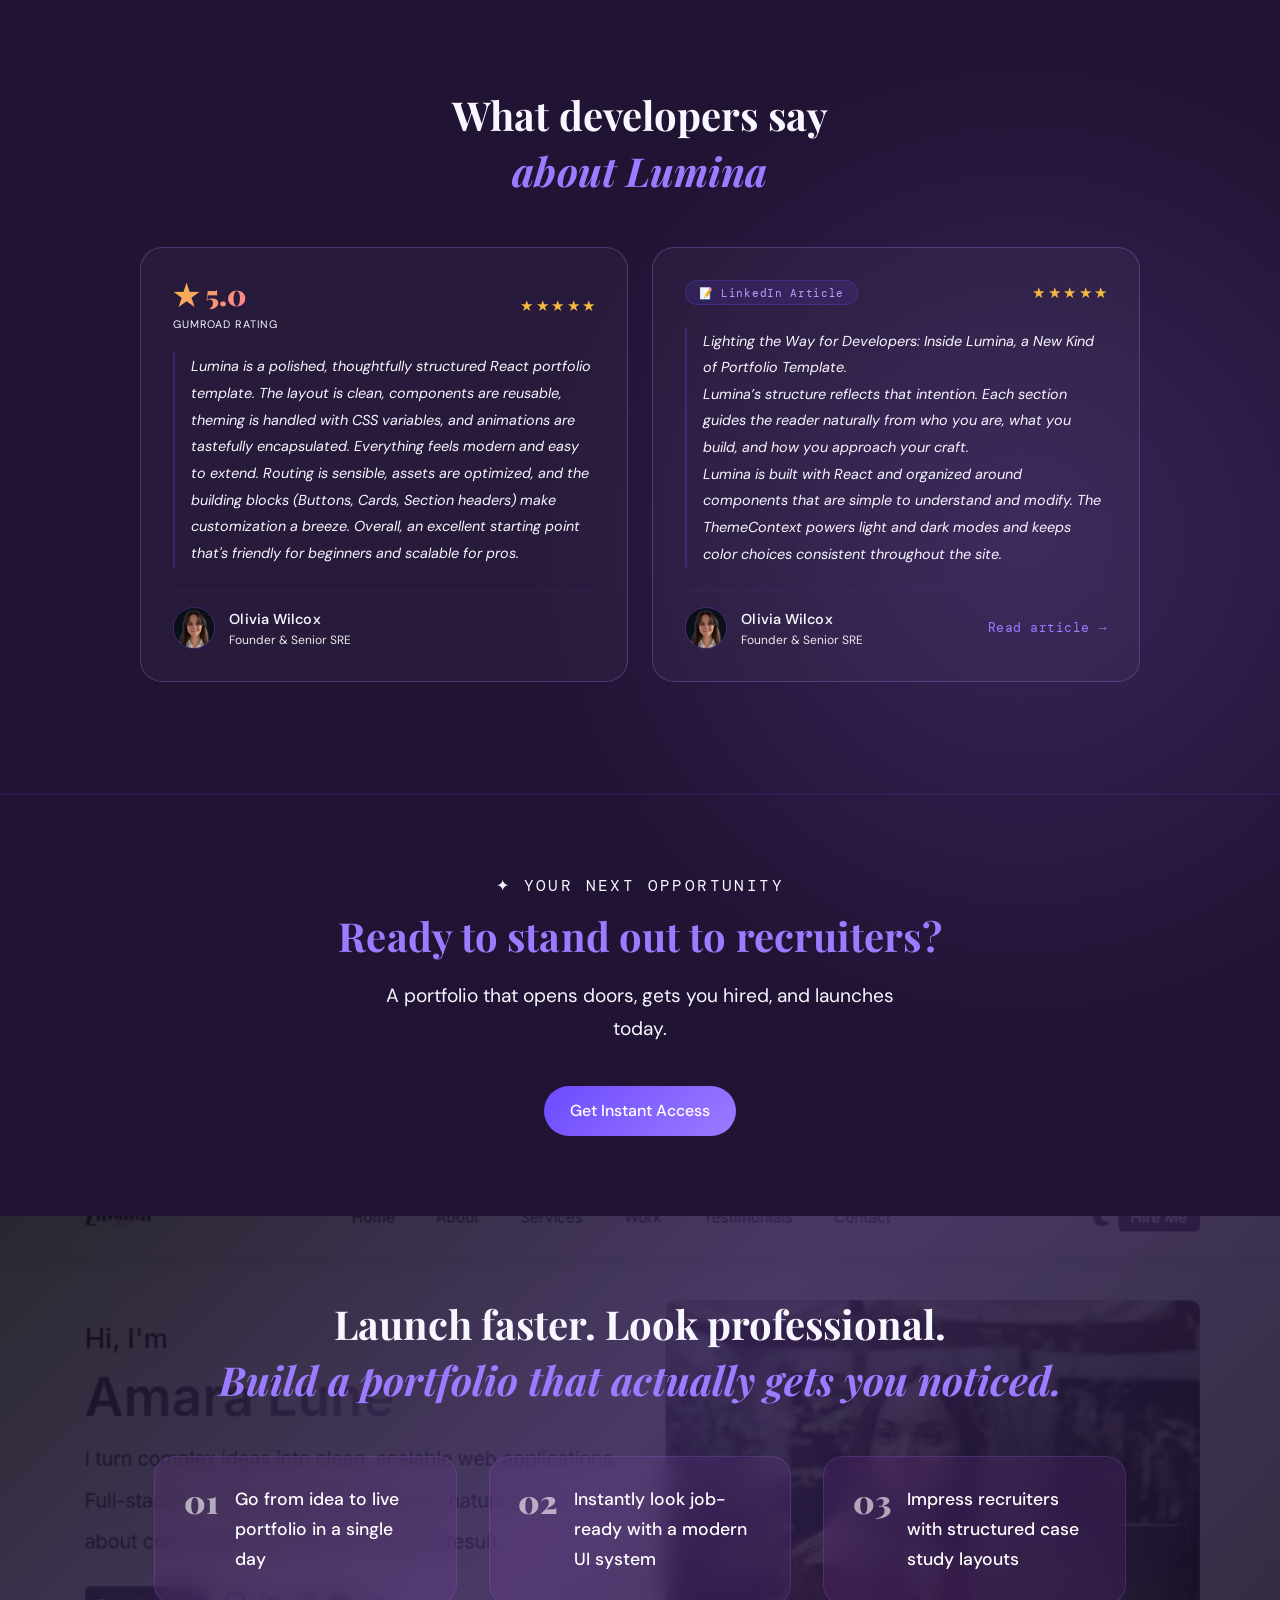
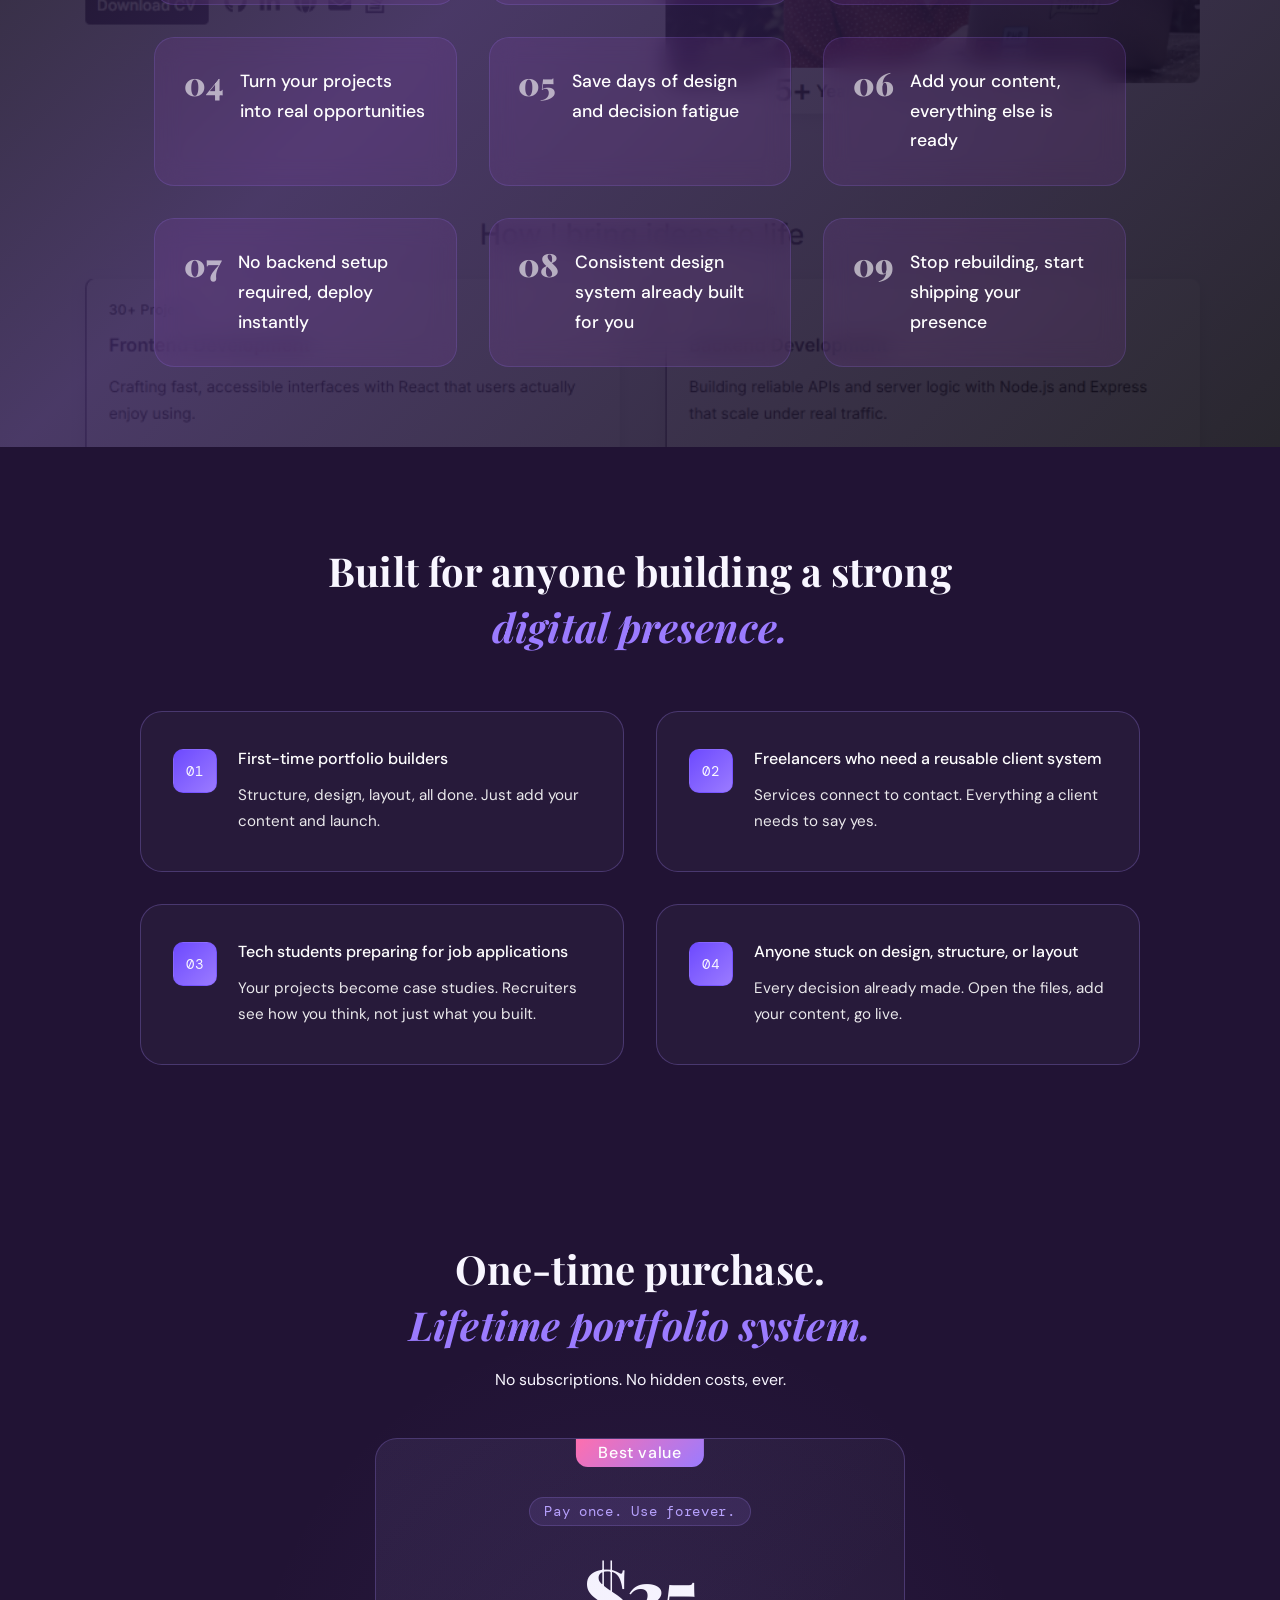
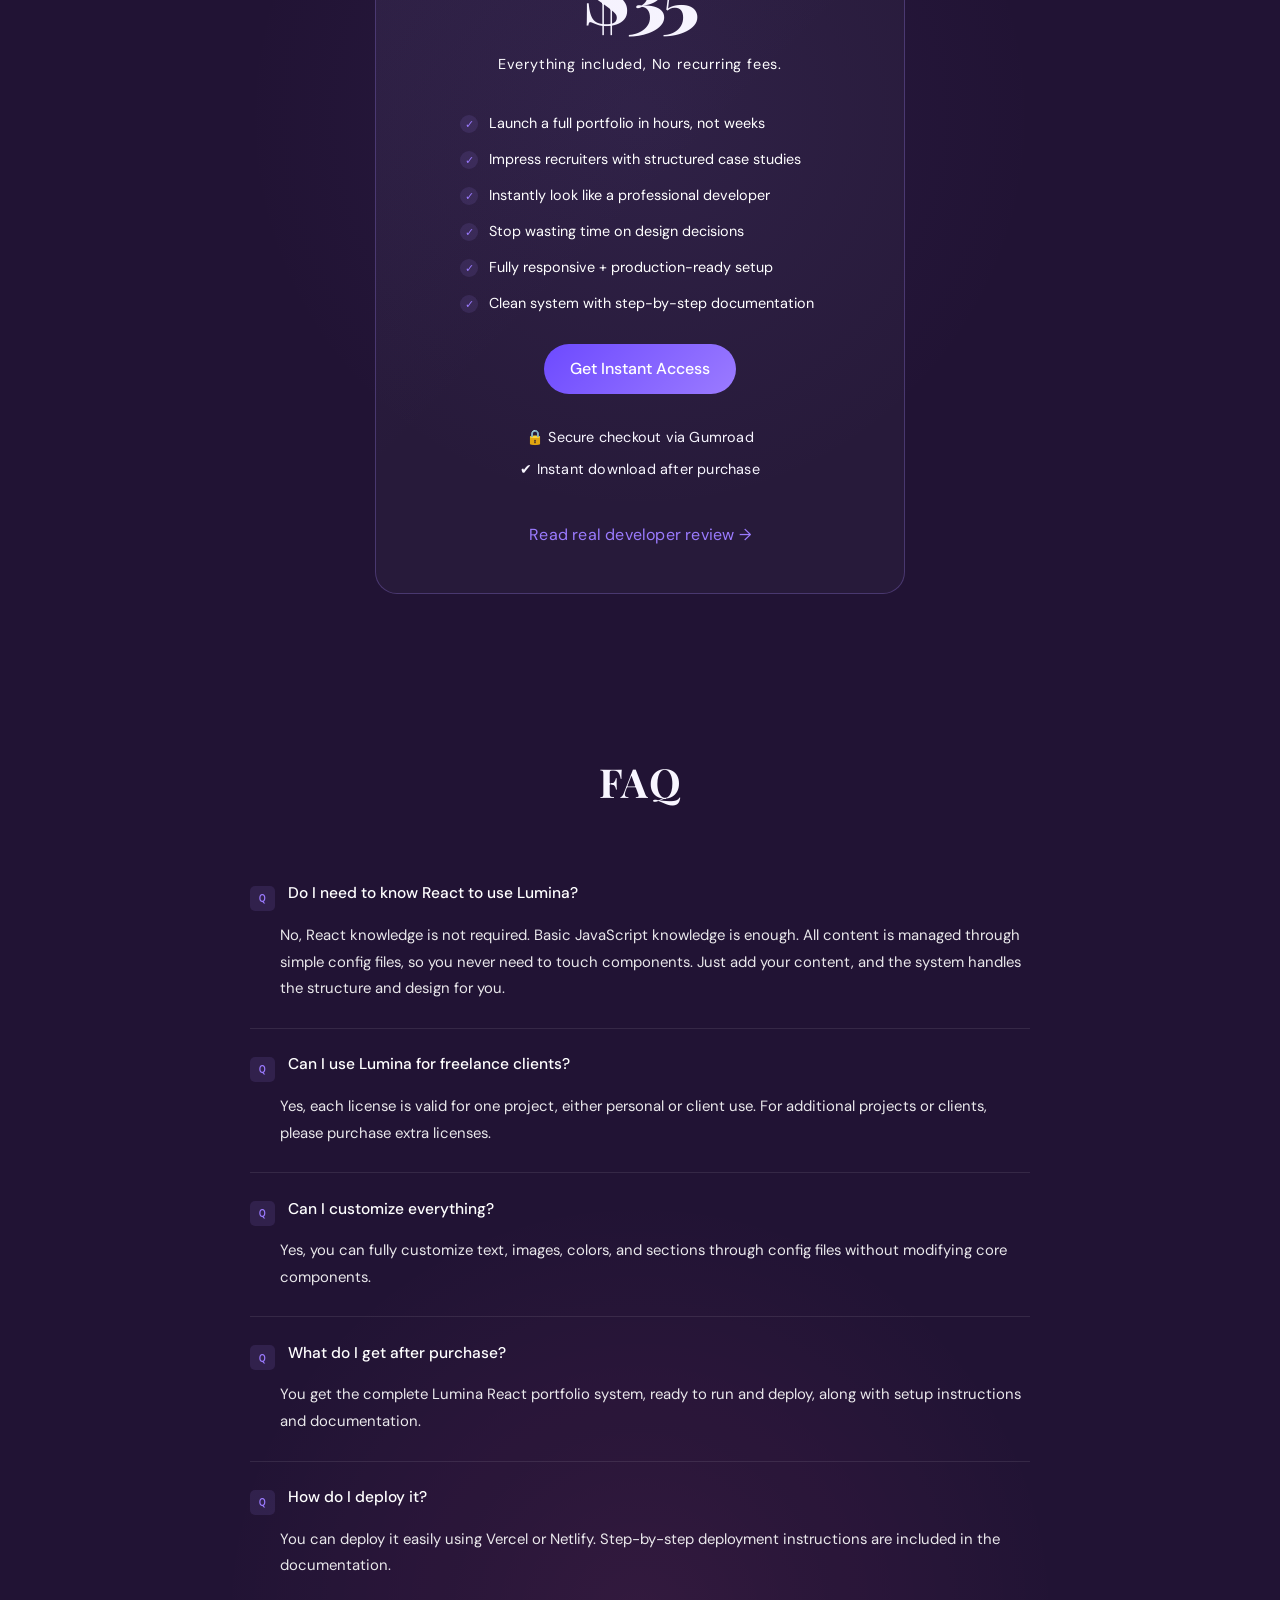
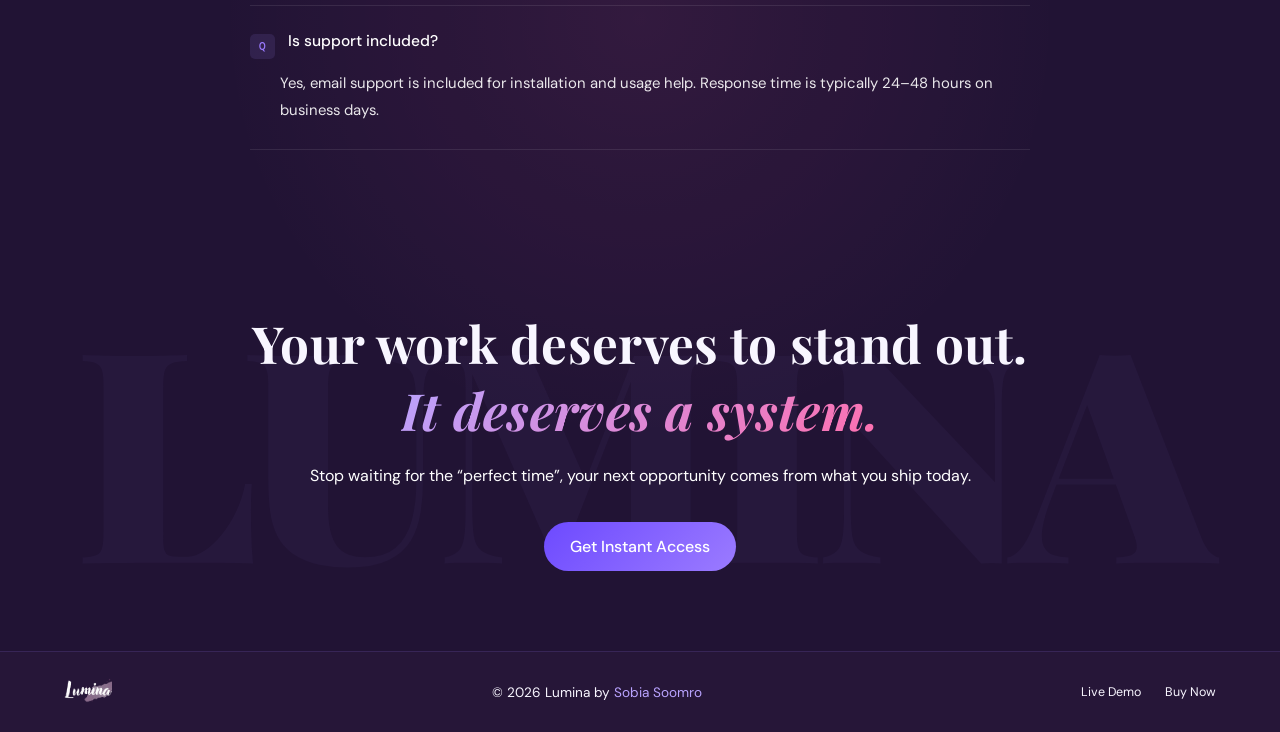
==== commit 1cb3cc18: "update some data" ====
--- a/index.html
+++ b/index.html
@@ -423,7 +423,7 @@
       <!-- PRICE SIMPLIFIED -->
 
       <div class="price-main">
-     <h3 class="price-amount">$49</h3>
+     <h3 class="price-amount">$35</h3>
      <p>Everything included, No recurring fees.</p>
    </div>
 
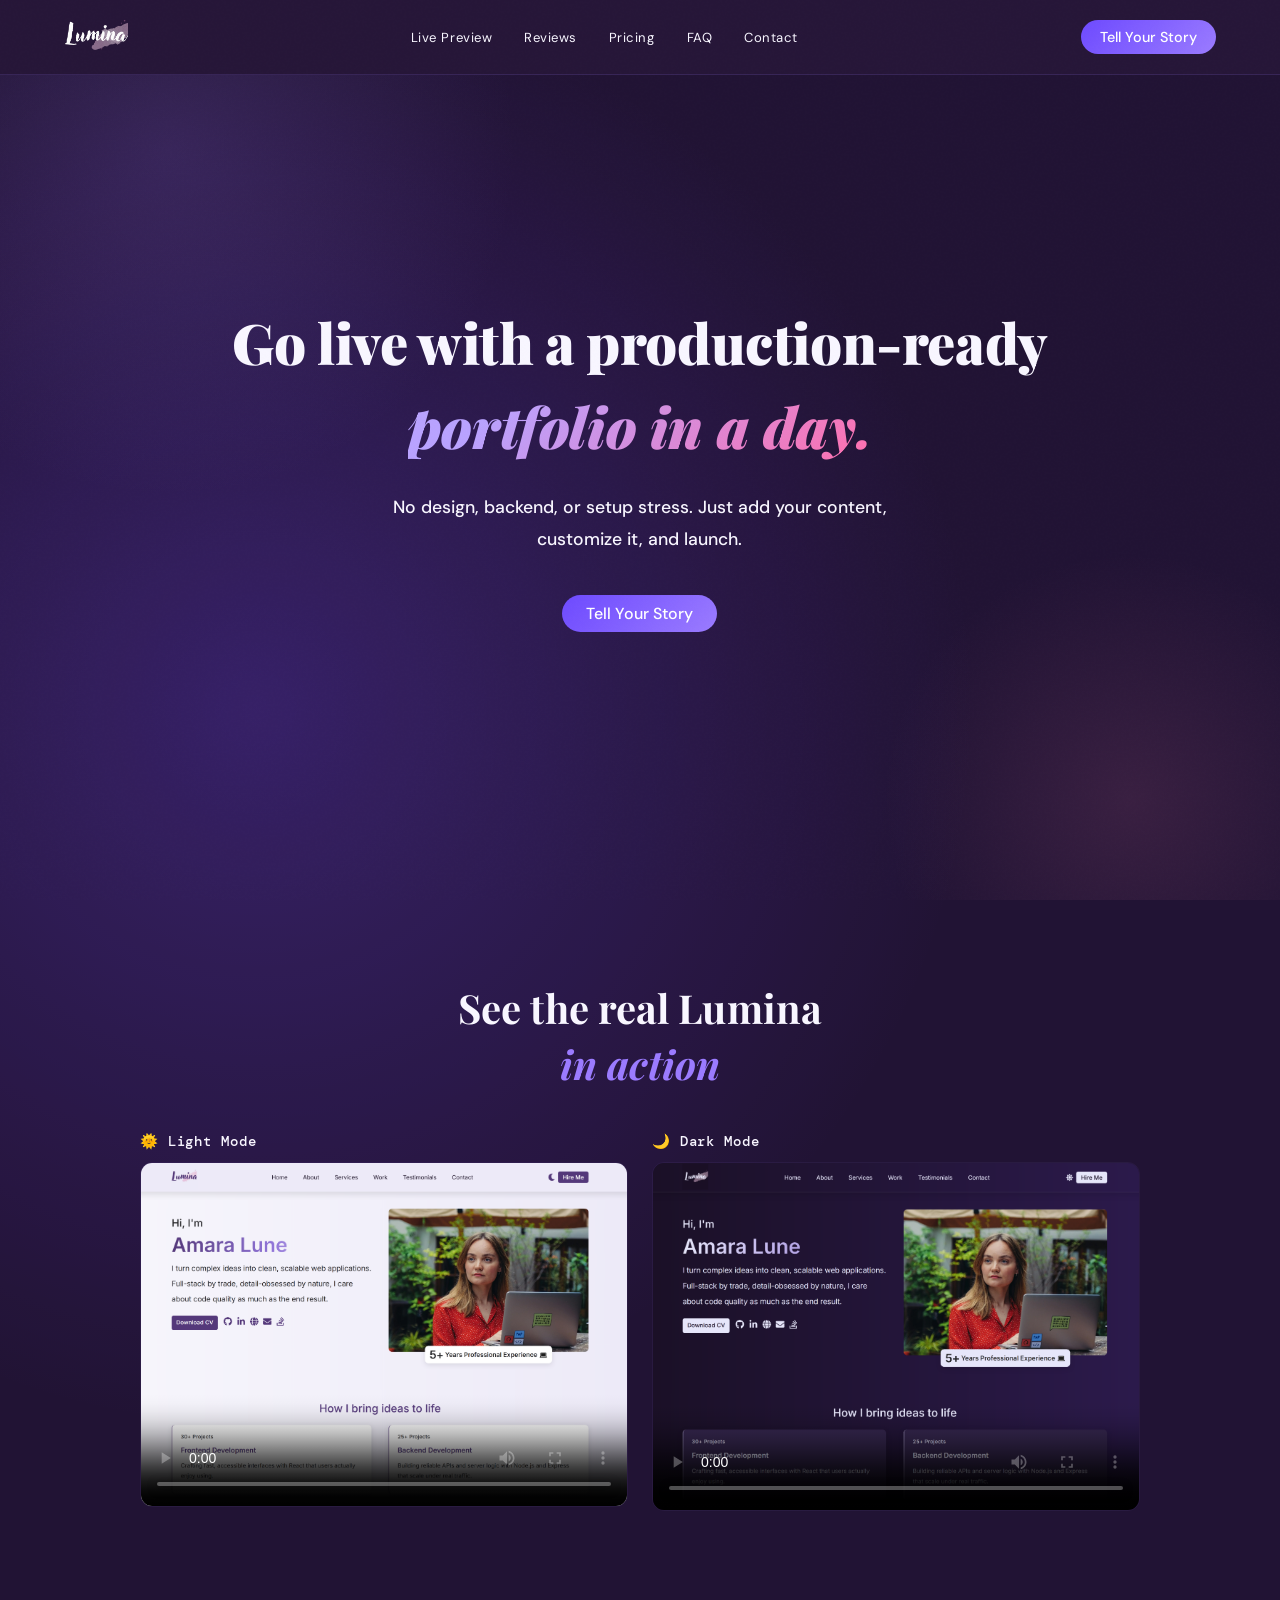
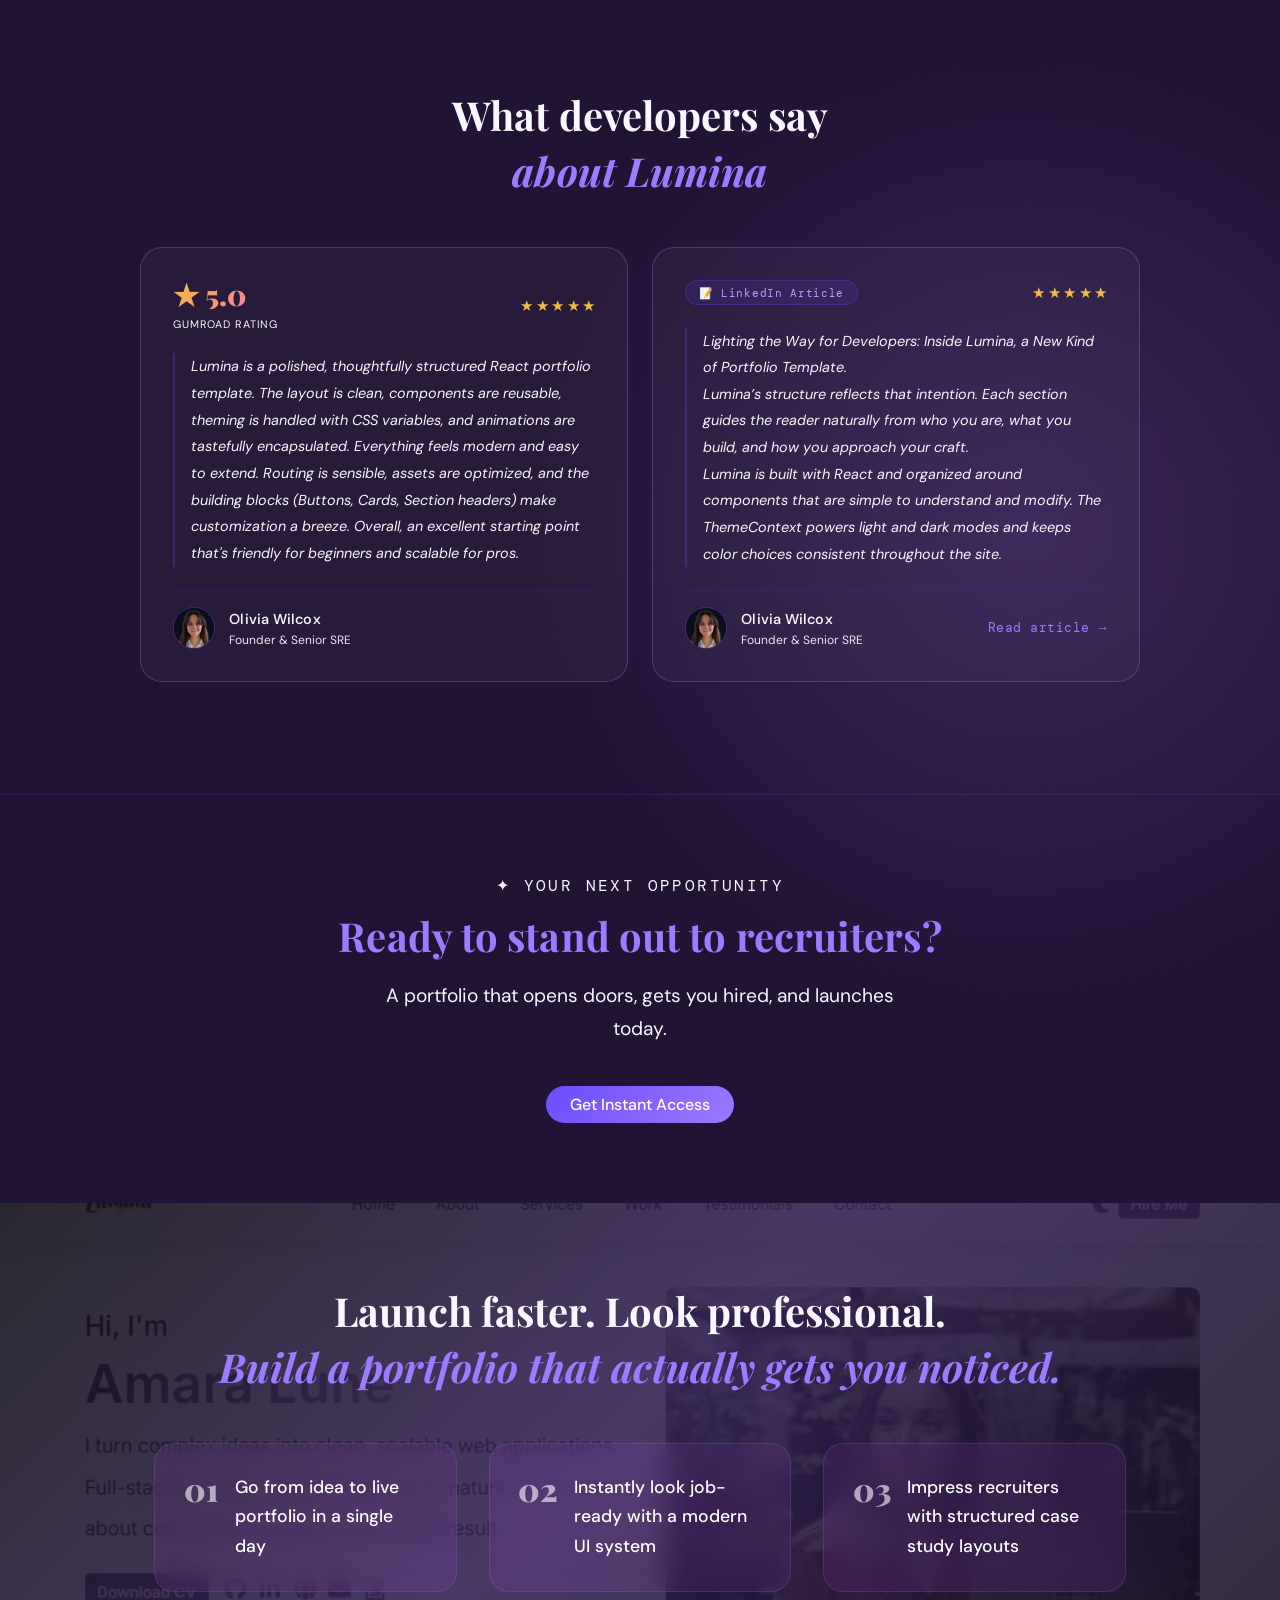
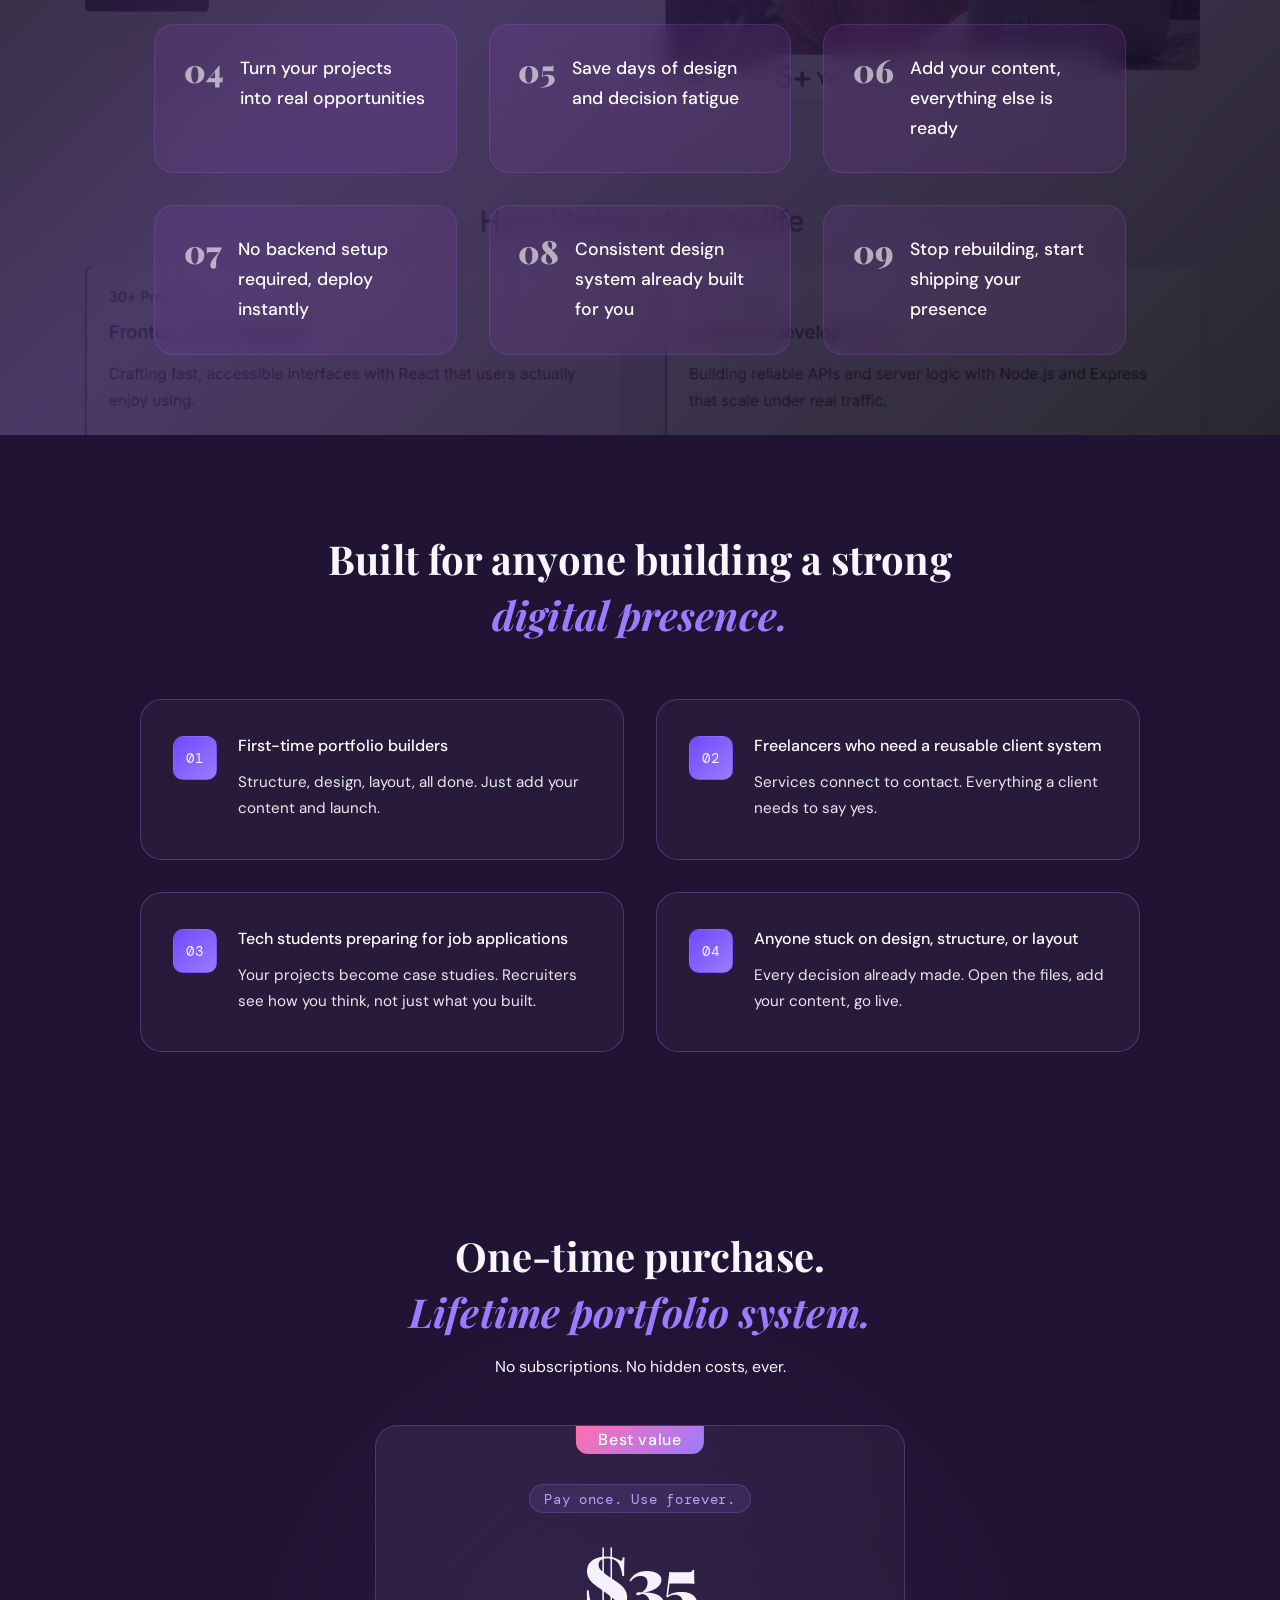
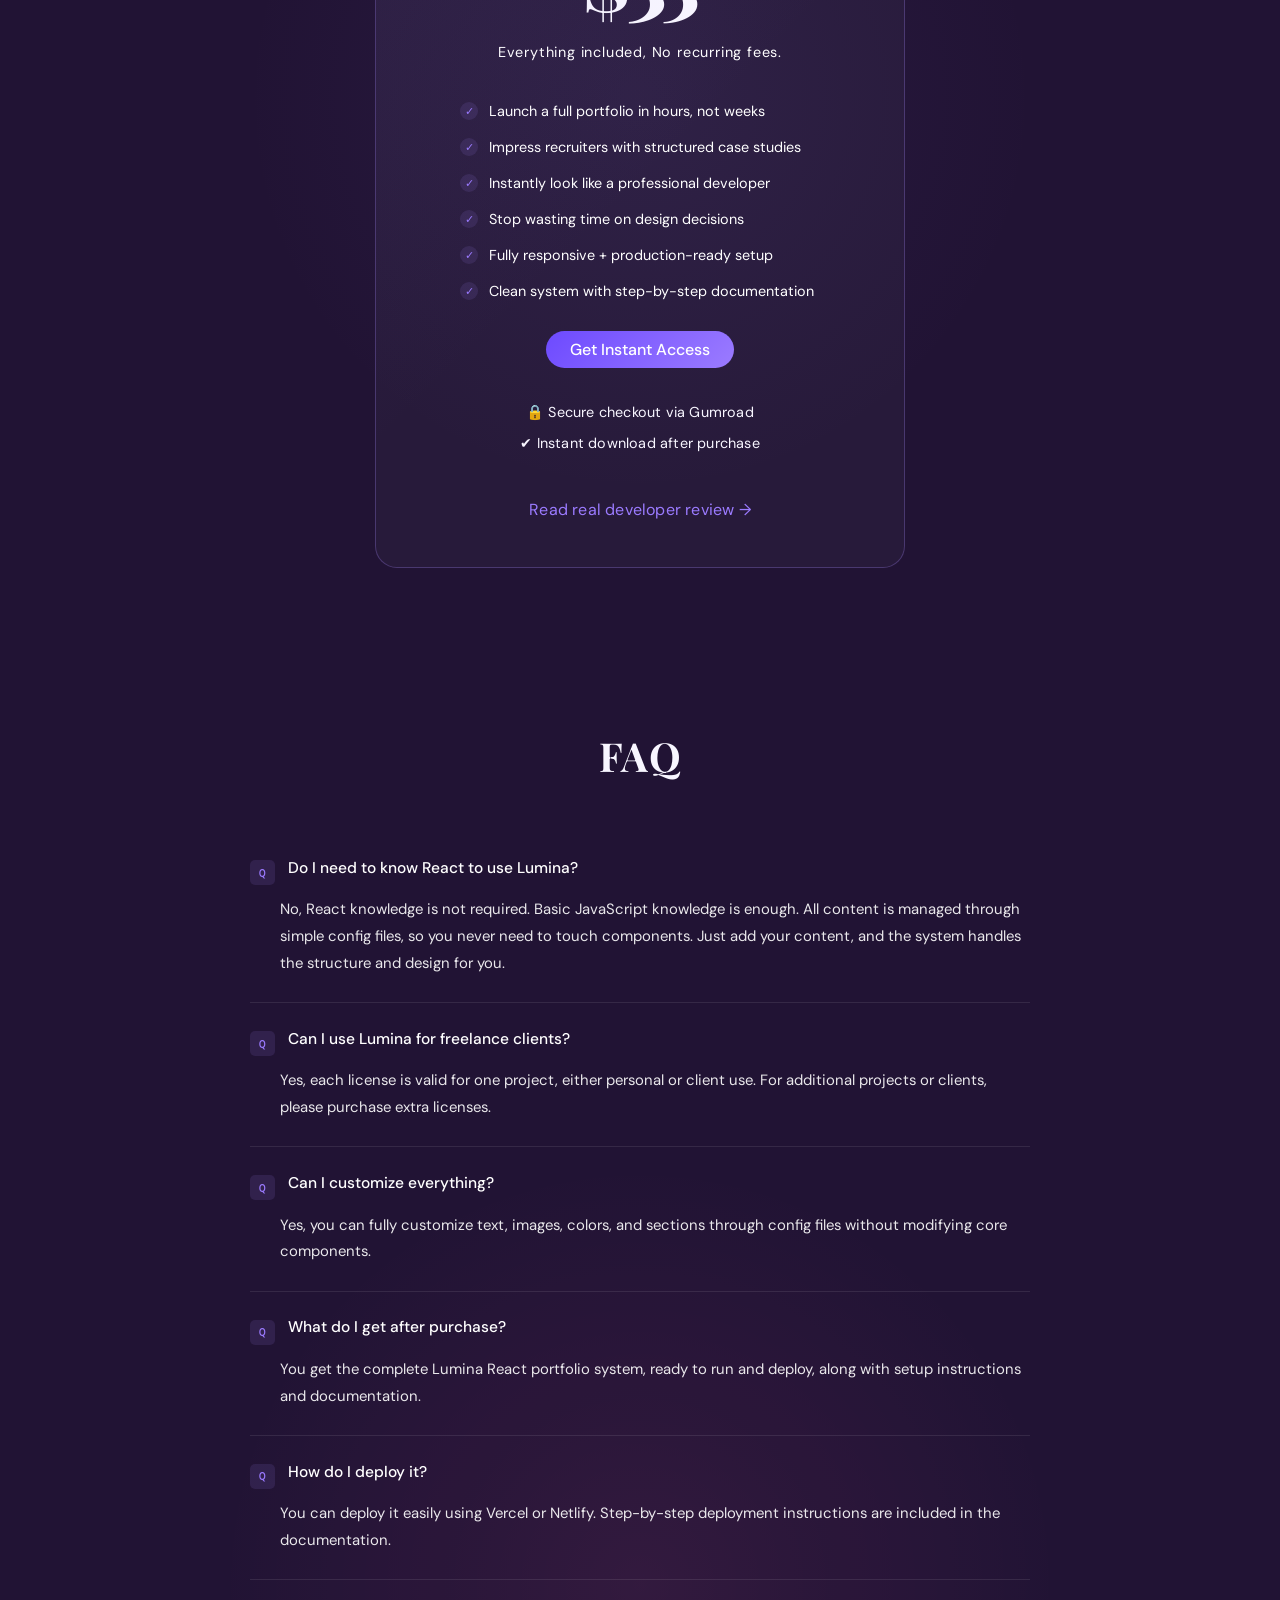
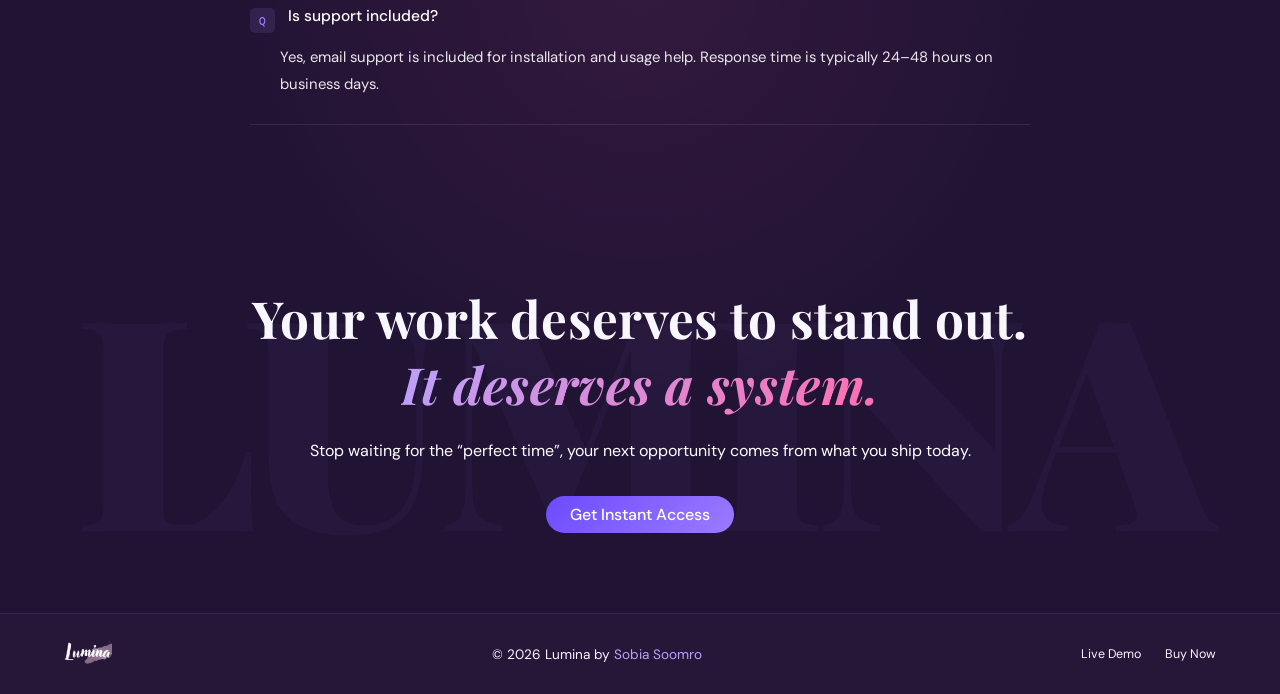
==== commit 3b30231f: "update text" ====
--- a/index.html
+++ b/index.html
@@ -82,7 +82,7 @@
     target="_blank"
     class="nav-cta"
   >
-    Launch Your Portfolio
+    Tell Your Story
   </a>
   <!-- Hamburger button — add inside <nav> after .nav-cta -->
 <button class="nav-hamburger" id="hamburger" aria-label="Open menu">
@@ -99,7 +99,7 @@
   <a href="#pricing" onclick="closeMobileMenu()">Pricing</a>
   <a href="#faq" onclick="closeMobileMenu()">FAQ</a>
   <a href="https://react-portfolio-template-indol.vercel.app/" target="_blank">Live Demo</a>
-  <a href="https://sobia.gumroad.com/l/lumina-reactjs-portfolio-template" target="_blank" class="nav-cta-mobile">Get Instant Access</a>
+  <a href="https://sobia.gumroad.com/l/lumina-reactjs-portfolio-template" target="_blank" class="nav-cta-mobile">Tell Your Story</a>
 </div>
 <div class="menu-overlay" id="menuOverlay"></div>
 </nav>
@@ -116,14 +116,14 @@
           <span class="line2"><em>portfolio in a day.</em></span>
         </h1>
         <p class="hero-sub">
-          No design, backend, or setup stress. Just a complete portfolio system.
+          No design, backend, or setup stress. Just add your content, customize it, and launch.
         </p>
         <div class="hero-actions">
           <a
             href="https://sobia.gumroad.com/l/lumina-reactjs-portfolio-template"
             target="_blank"
             class="btn-primary"
-            >Launch Your Portfolio</a
+            >Tell Your Story</a
           >
         </div>
       </div>
--- a/CSS/hero.css
+++ b/CSS/hero.css
@@ -87,9 +87,9 @@
 
 .hero h1 {
   font-family: "Playfair Display", serif;
-  font-size: 5.3rem;
+  font-size: 3.5rem;
   font-weight: 900;
-  line-height: 1.2;
+  line-height: 1.5;
   letter-spacing: -0.4px;
   margin-bottom: 1.5rem;
   color: var(--white);
@@ -130,7 +130,7 @@
 .btn-primary {
   background: linear-gradient(135deg, var(--violet), var(--lavender));
   color: var(--btn-text);
-  padding: 0.9rem 1.6rem;
+  padding: 0.5rem 1.5rem;
   border-radius: 30px;
   font-size: 1rem;
   font-weight: 500;
@@ -157,7 +157,7 @@
   }
 
   .hero h1 {
-    font-size: 3.2rem;
+    font-size: 2.8rem;
     line-height: 3.8rem;
   }
 
@@ -168,7 +168,7 @@
 
 @media (max-width: 580px) {
   .hero h1 {
-    font-size: 2.8rem;
+    font-size: 2.3rem;
     max-width: 40rem;
     line-height: 1.5;
   }
@@ -186,7 +186,7 @@
 
 @media (max-width: 400px) {
   .hero h1 {
-    font-size: 2.5rem;
+    font-size: 2rem;
     line-height: 1.6;
   }
 }
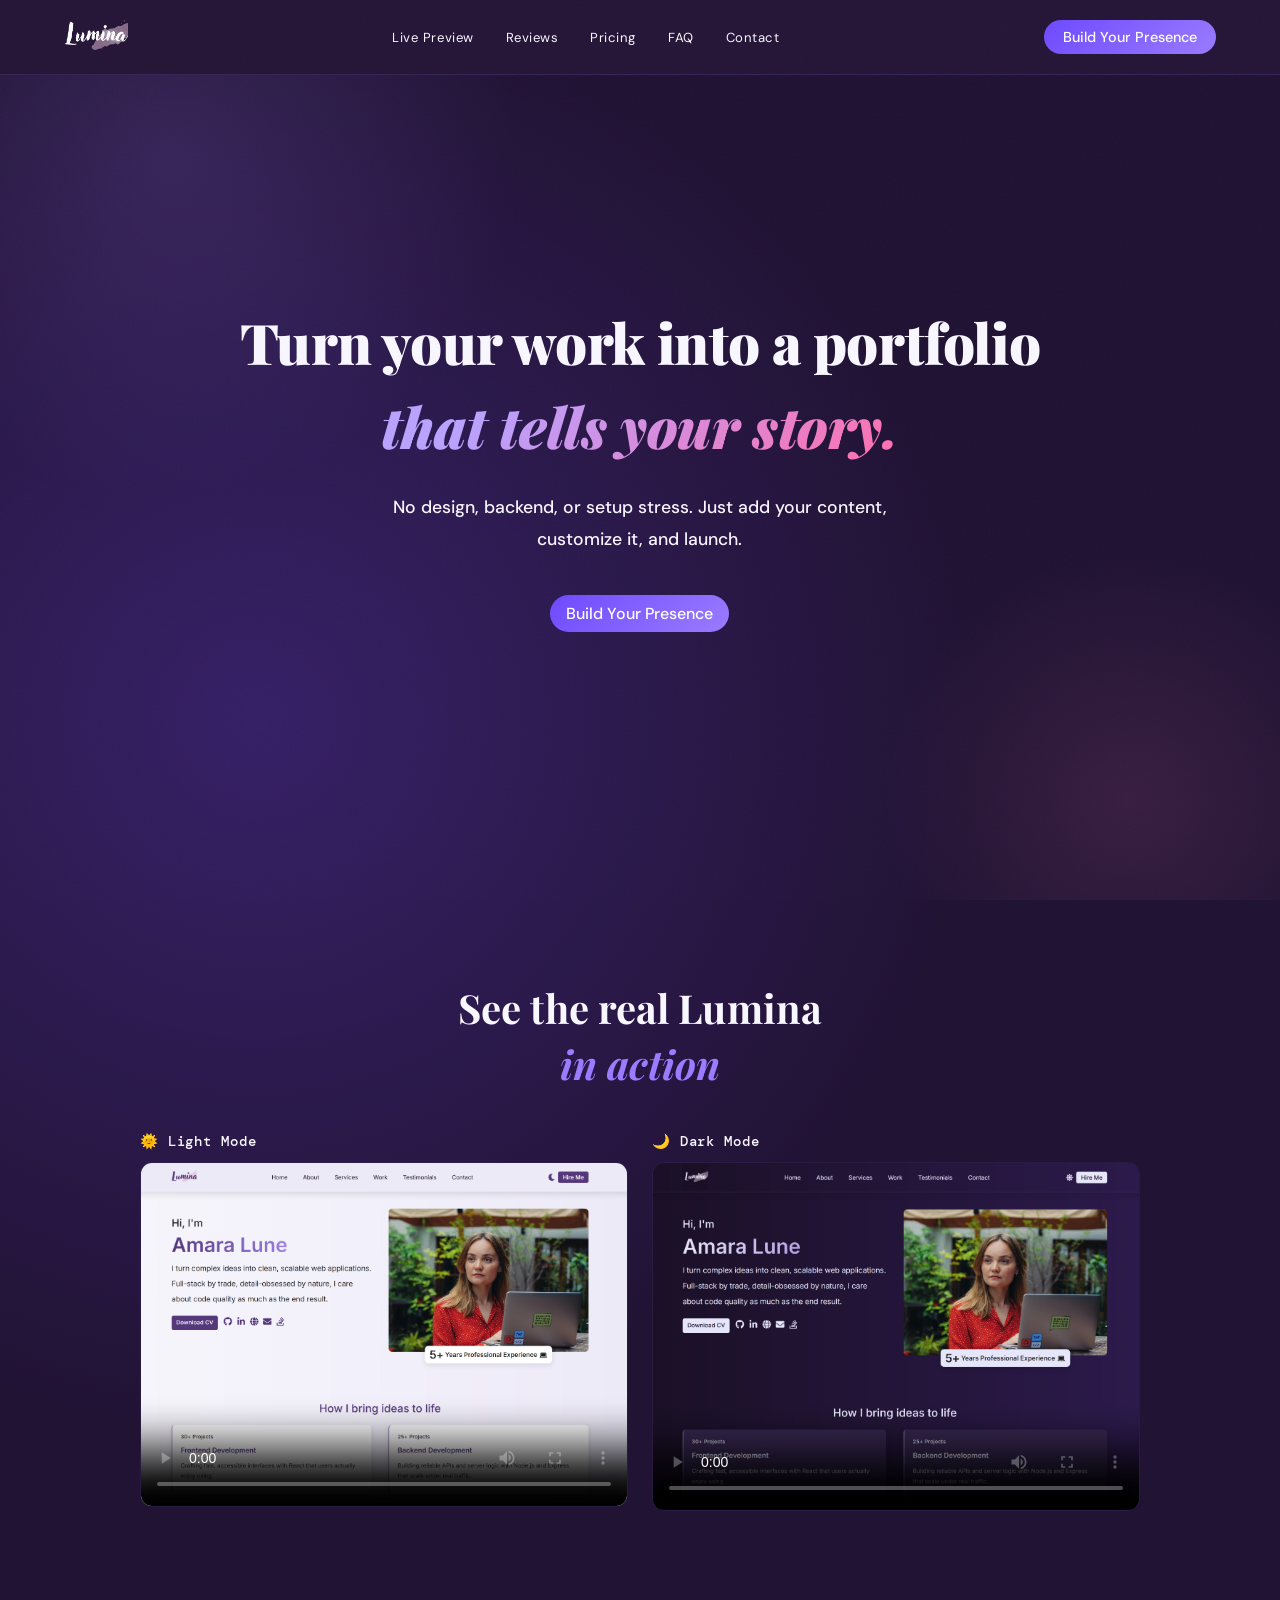
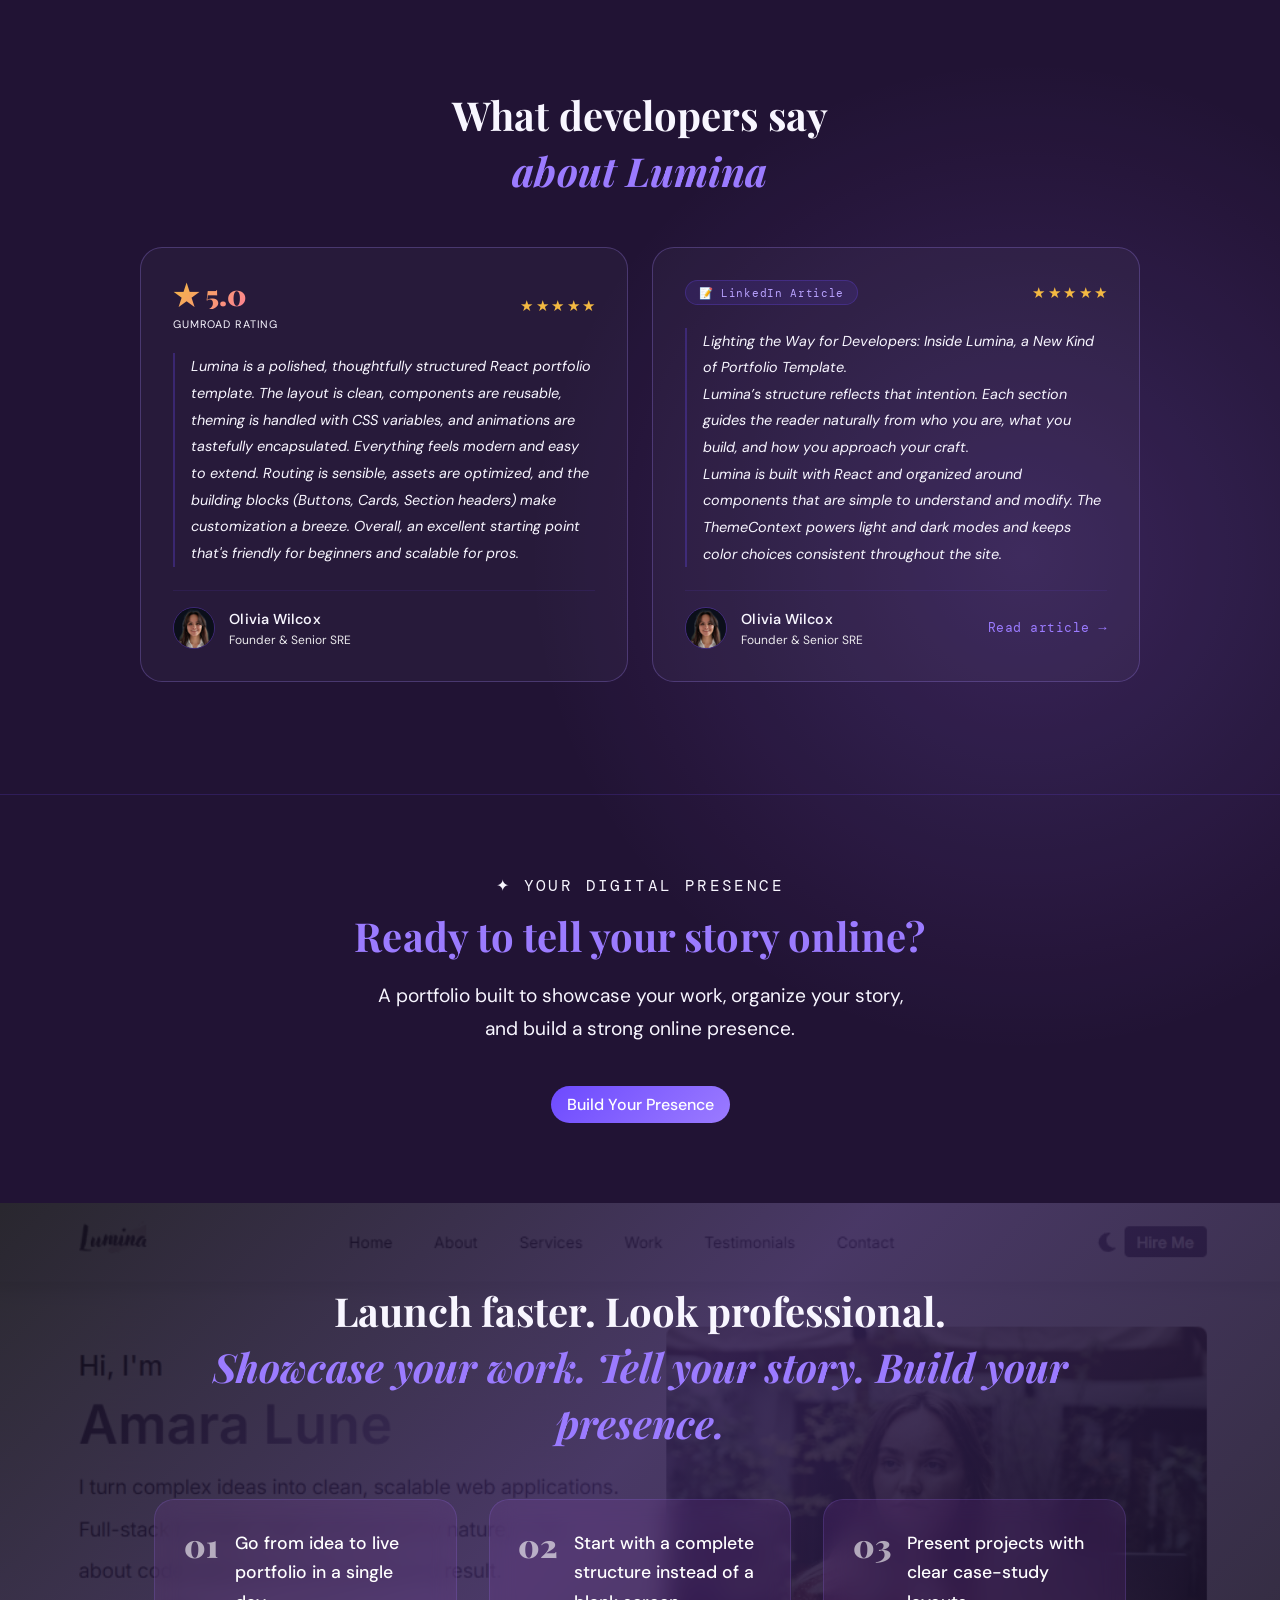
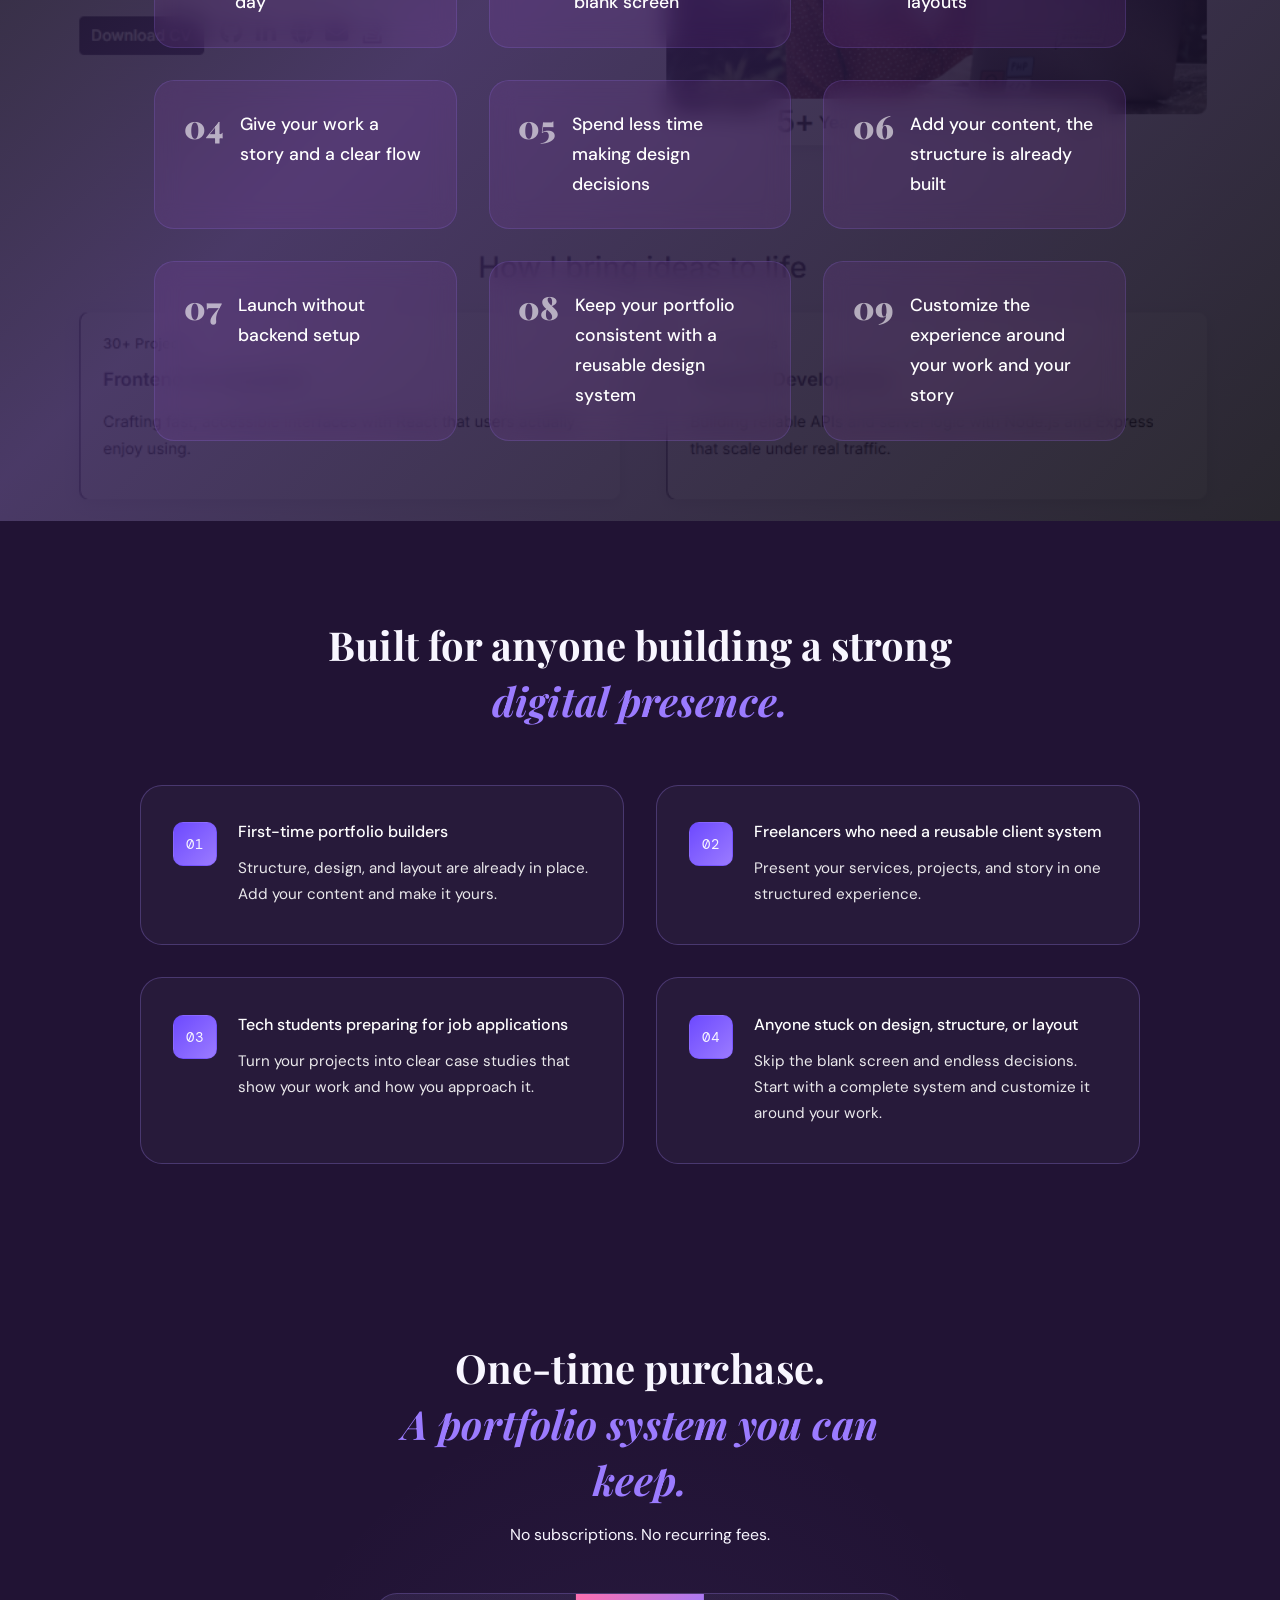
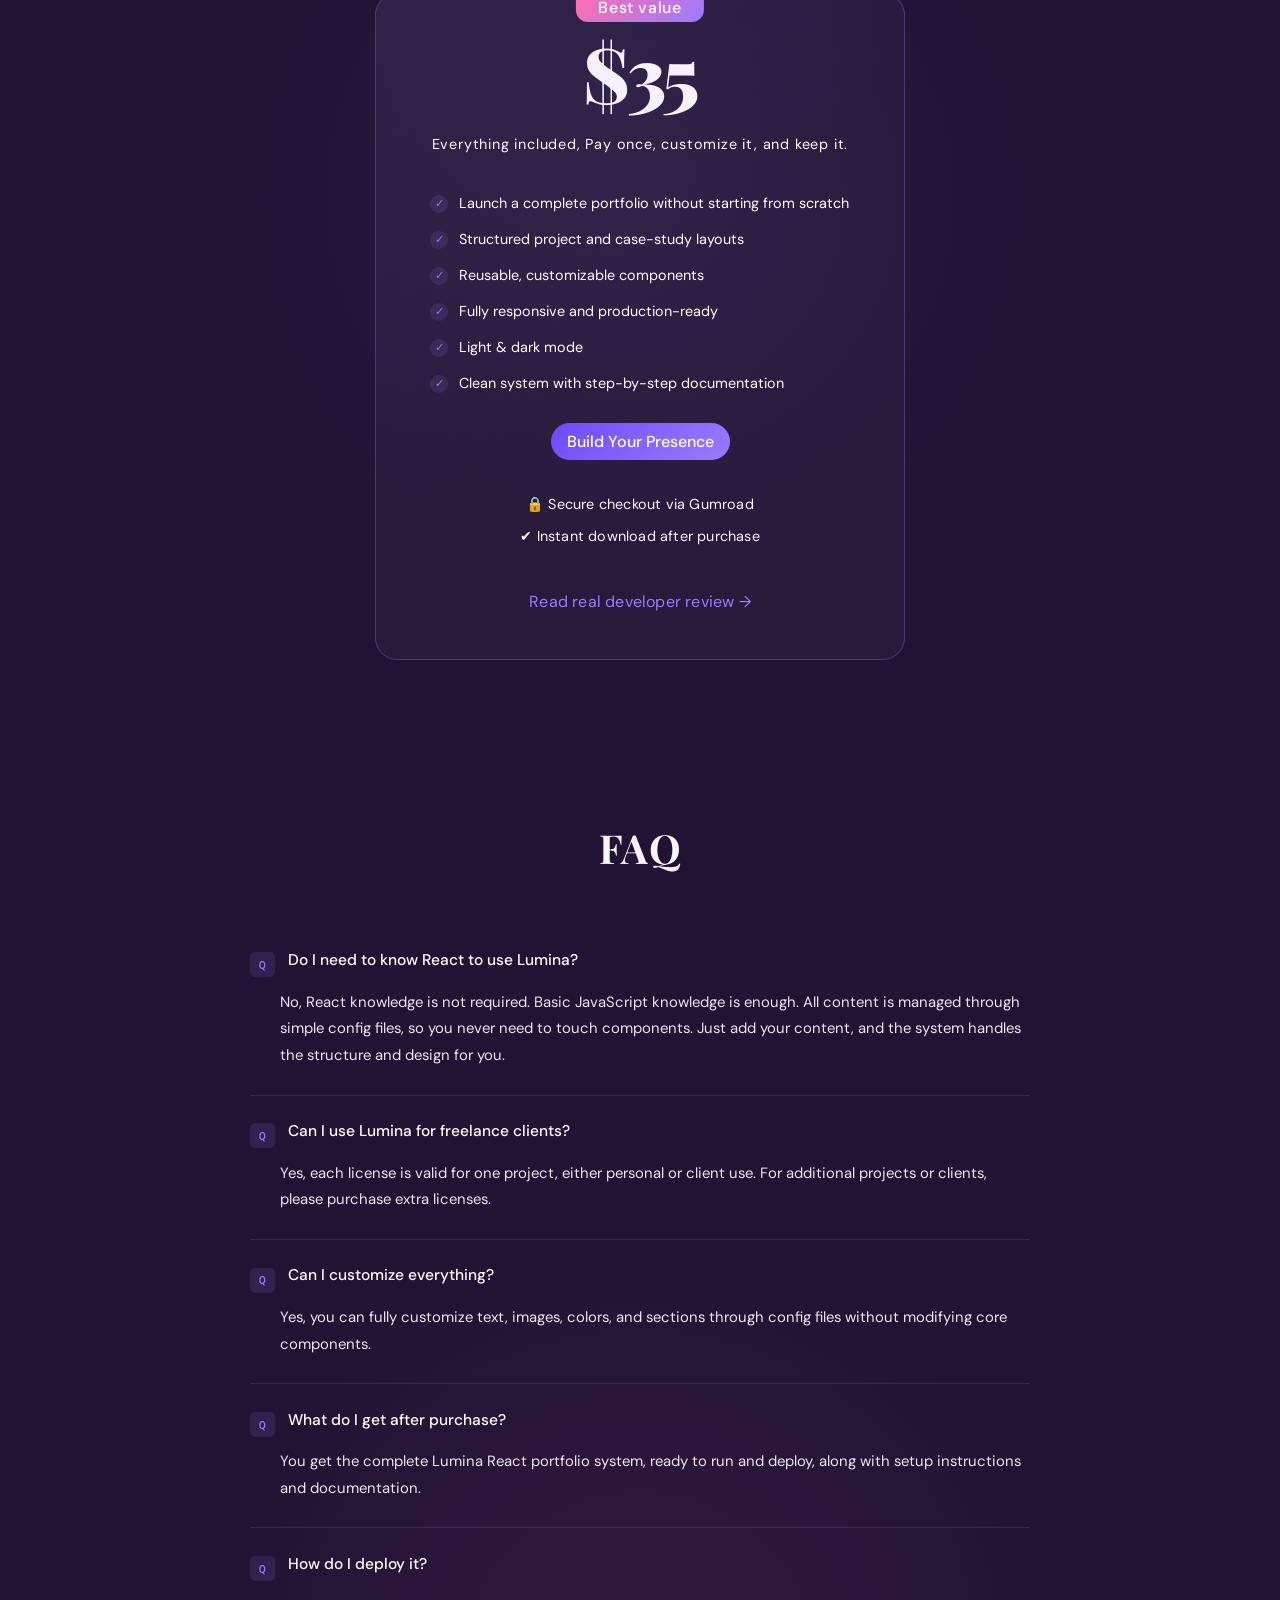
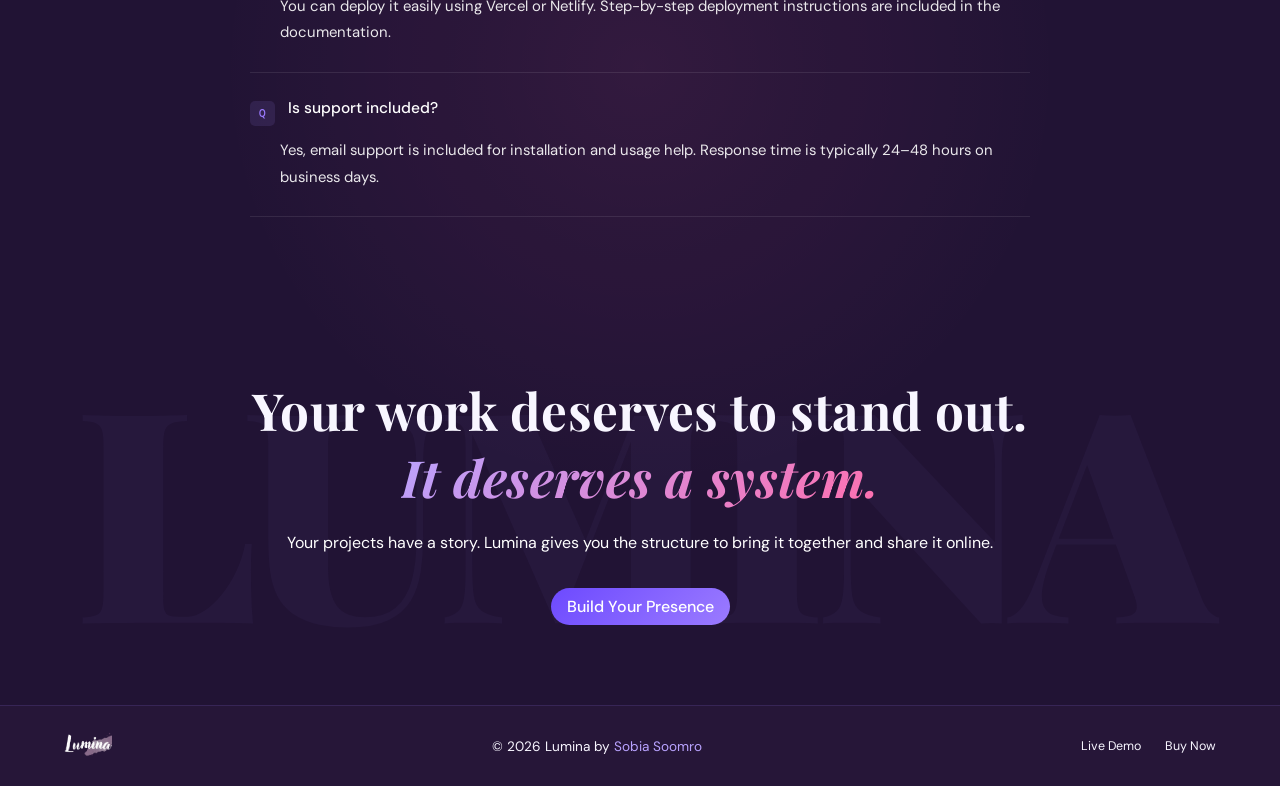
==== commit abbb6cf7: "update text and alignment" ====
--- a/index.html
+++ b/index.html
@@ -82,7 +82,7 @@
     target="_blank"
     class="nav-cta"
   >
-    Tell Your Story
+    Build Your Presence
   </a>
   <!-- Hamburger button — add inside <nav> after .nav-cta -->
 <button class="nav-hamburger" id="hamburger" aria-label="Open menu">
@@ -94,12 +94,12 @@
 <!-- Mobile overlay — add right after </nav> -->
 <div class="nav-mobile-menu" id="mobileMenu">
   <div class="mobile-close" onclick="closeMobileMenu()">✕</div>
-  <a href="#video" onclick="closeMobileMenu()">Demo</a>
   <a href="#testimonials" onclick="closeMobileMenu()">Reviews</a>
   <a href="#pricing" onclick="closeMobileMenu()">Pricing</a>
   <a href="#faq" onclick="closeMobileMenu()">FAQ</a>
   <a href="https://react-portfolio-template-indol.vercel.app/" target="_blank">Live Demo</a>
-  <a href="https://sobia.gumroad.com/l/lumina-reactjs-portfolio-template" target="_blank" class="nav-cta-mobile">Tell Your Story</a>
+  <a href="https://sobia-portfolio.netlify.app/contact" target="_blank">Contact</a>
+  <a href="https://sobia.gumroad.com/l/lumina-reactjs-portfolio-template" target="_blank" class="nav-cta-mobile">Build Your Presence</a>
 </div>
 <div class="menu-overlay" id="menuOverlay"></div>
 </nav>
@@ -112,8 +112,8 @@
       <div class="hero-bg-orb orb-b"></div>
       <div class="hero-inner">
         <h1>
-          Go live with a production-ready<br />
-          <span class="line2"><em>portfolio in a day.</em></span>
+          Turn your work into a portfolio<br />
+          <span class="line2"><em>that tells your story.</em></span>
         </h1>
         <p class="hero-sub">
           No design, backend, or setup stress. Just add your content, customize it, and launch.
@@ -123,7 +123,7 @@
             href="https://sobia.gumroad.com/l/lumina-reactjs-portfolio-template"
             target="_blank"
             class="btn-primary"
-            >Tell Your Story</a
+            >Build Your Presence</a
           >
         </div>
       </div>
@@ -253,15 +253,15 @@
     ═══════════════════════════════ -->
     <section class="cta-mid">
      <div class="cta-mid-inner">
-     <span class="cta-mid-label">✦ Your next opportunity</span>
+     <span class="cta-mid-label">✦ Your Digital Presence</span>
      <h2 class="section-title">
-      Ready to stand out to recruiters?
+      Ready to tell your story online?
      </h2>
      <p class="cta-mid-sub">
-      A portfolio that opens doors, gets you hired, and launches today.
+      A portfolio built to showcase your work, organize your story, and build a strong online presence.
      </p>
      <div class="hero-actions">
-      <a href="https://sobia.gumroad.com/l/lumina-reactjs-portfolio-template" target="_blank" class="btn-primary">Get Instant Access</a>
+      <a href="https://sobia.gumroad.com/l/lumina-reactjs-portfolio-template" target="_blank" class="btn-primary">Build Your Presence</a>
      </div>
   </div>
 </section>
@@ -282,7 +282,7 @@
     <div class="benefits-content">
       <h2 class="section-title benefits-title">
         Launch faster. Look professional.<br />
-        <em>Build a portfolio that actually gets you noticed.</em>
+        <em>Showcase your work. Tell your story. Build your presence.</em>
       </h2>
 
       <div class="benefits-grid">
@@ -297,56 +297,56 @@
         <div class="benefit-tag">
           <span class="benefit-number">02</span>
           <div class="benefit-tag-title">
-            Instantly look job-ready with a modern UI system
+            Start with a complete structure instead of a blank screen
           </div>
         </div>
 
         <div class="benefit-tag">
           <span class="benefit-number">03</span>
           <div class="benefit-tag-title">
-            Impress recruiters with structured case study layouts
+            Present projects with clear case-study layouts
           </div>
         </div>
 
         <div class="benefit-tag">
           <span class="benefit-number">04</span>
           <div class="benefit-tag-title">
-            Turn your projects into real opportunities
+            Give your work a story and a clear flow
           </div>
         </div>
 
         <div class="benefit-tag">
           <span class="benefit-number">05</span>
           <div class="benefit-tag-title">
-            Save days of design and decision fatigue
+            Spend less time making design decisions
           </div>
         </div>
 
         <div class="benefit-tag">
           <span class="benefit-number">06</span>
           <div class="benefit-tag-title">
-            Add your content, everything else is ready
+            Add your content, the structure is already built
           </div>
         </div>
 
         <div class="benefit-tag">
           <span class="benefit-number">07</span>
           <div class="benefit-tag-title">
-            No backend setup required, deploy instantly
+            Launch without backend setup
           </div>
         </div>
 
         <div class="benefit-tag">
           <span class="benefit-number">08</span>
           <div class="benefit-tag-title">
-            Consistent design system already built for you
+            Keep your portfolio consistent with a reusable design system
           </div>
         </div>
 
         <div class="benefit-tag">
           <span class="benefit-number">09</span>
           <div class="benefit-tag-title">
-            Stop rebuilding, start shipping your presence
+            Customize the experience around your work and your story
           </div>
         </div>
       </div>
@@ -366,28 +366,28 @@
         <div class="for-card-icon">01</div>
         <div class="for-card-body">
           <h4>First-time portfolio builders</h4>
-          <p>Structure, design, layout, all done. Just add your content and launch.</p>
+          <p>Structure, design, and layout are already in place. Add your content and make it yours.</p>
         </div>
       </div>
       <div class="for-card">
         <div class="for-card-icon">02</div>
         <div class="for-card-body">
           <h4>Freelancers who need a reusable client system</h4>
-          <p>Services connect to contact. Everything a client needs to say yes.</p>
+          <p>Present your services, projects, and story in one structured experience.</p>
         </div>
       </div>
       <div class="for-card">
         <div class="for-card-icon">03</div>
         <div class="for-card-body">
           <h4>Tech students preparing for job applications</h4>
-          <p>Your projects become case studies. Recruiters see how you think, not just what you built.</p>
+          <p>Turn your projects into clear case studies that show your work and how you approach it.</p>
         </div>
       </div>
       <div class="for-card">
         <div class="for-card-icon">04</div>
         <div class="for-card-body">
           <h4>Anyone stuck on design, structure, or layout</h4>
-          <p>Every decision already made. Open the files, add your content, go live.</p>
+          <p>Skip the blank screen and endless decisions. Start with a complete system and customize it around your work.</p>
         </div>
       </div>
     </div>
@@ -406,11 +406,11 @@
     <!-- SHORTER + STRONGER HEADLINE -->
     <h2 class="section-title">
       One-time purchase.<br />
-      <em>Lifetime portfolio system.</em>
+      <em>A portfolio system you can keep.</em>
     </h2>
 
     <p class="price-note">
-      No subscriptions. No hidden costs, ever.
+      No subscriptions. No recurring fees.
     </p>
     <div class="price-card">
 
@@ -418,13 +418,11 @@
 
       <div class="price-best-badge">Best value</div>
 
-      <span class="price-tag-pill">Pay once. Use forever.</span>
-
       <!-- PRICE SIMPLIFIED -->
 
       <div class="price-main">
      <h3 class="price-amount">$35</h3>
-     <p>Everything included, No recurring fees.</p>
+     <p>Everything included, Pay once, customize it, and keep it.</p>
    </div>
 
       <!-- OUTCOME-BASED FEATURES -->
@@ -433,27 +431,27 @@
 
         <div class="price-item">
           <span class="check">✓</span>
-          Launch a full portfolio in hours, not weeks
+          Launch a complete portfolio without starting from scratch
         </div>
 
         <div class="price-item">
           <span class="check">✓</span>
-          Impress recruiters with structured case studies
+          Structured project and case-study layouts
         </div>
 
         <div class="price-item">
           <span class="check">✓</span>
-          Instantly look like a professional developer
+          Reusable, customizable components
         </div>
 
         <div class="price-item">
           <span class="check">✓</span>
-          Stop wasting time on design decisions
+          Fully responsive and production-ready
         </div>
 
         <div class="price-item">
           <span class="check">✓</span>
-          Fully responsive + production-ready setup
+          Light & dark mode
         </div>
 
         <div class="price-item">
@@ -469,7 +467,7 @@
         target="_blank"
         class="btn-primary"
       >
-        Get Instant Access
+        Build Your Presence
       </a>
       <div class="price-guarantee">
         🔒 Secure checkout via Gumroad<br />
@@ -549,14 +547,14 @@
           >
         </h2>
         <p>
-          Stop waiting for the “perfect time”, your next opportunity comes from what you ship today.
+          Your projects have a story. Lumina gives you the structure to bring it together and share it online.
         </p>
         <div class="hero-actions">
           <a
             href="https://sobia.gumroad.com/l/lumina-reactjs-portfolio-template"
             target="_blank"
             class="btn-primary"
-            >Get Instant Access</a
+            >Build Your Presence</a
           >
         </div>
       </div>
--- a/CSS/hero.css
+++ b/CSS/hero.css
@@ -130,8 +130,8 @@
 .btn-primary {
   background: linear-gradient(135deg, var(--violet), var(--lavender));
   color: var(--btn-text);
-  padding: 0.5rem 1.5rem;
-  border-radius: 30px;
+  padding: 0.5rem 1rem;
+  border-radius: 20px;
   font-size: 1rem;
   font-weight: 500;
   text-decoration: none;
--- a/CSS/pricing.css
+++ b/CSS/pricing.css
@@ -10,7 +10,11 @@
   position: absolute;
   width: 800px;
   height: 800px;
-  background: radial-gradient(circle, rgba(139, 111, 212, 0.08) 0%, transparent 70%);
+  background: radial-gradient(
+    circle,
+    rgba(139, 111, 212, 0.08) 0%,
+    transparent 70%
+  );
   top: 50%;
   left: 50%;
   transform: translate(-50%, -50%);
@@ -62,7 +66,11 @@
   position: absolute;
   inset: 0;
   pointer-events: none;
-  background: linear-gradient(135deg, rgba(139, 111, 212, 0.07) 0%, transparent 50%);
+  background: linear-gradient(
+    135deg,
+    rgba(139, 111, 212, 0.07) 0%,
+    transparent 50%
+  );
 }
 
 .price-best-badge {
@@ -89,7 +97,7 @@
   color: var(--glow);
   padding: 0.28rem 0.9rem;
   border-radius: 100px;
-  font-size: 0.90rem;
+  font-size: 0.9rem;
   font-family: "DM Mono", monospace;
   letter-spacing: 0.05em;
 }
@@ -122,21 +130,21 @@
 }
 
 .price-items-container {
-  max-width: 360px;
+  max-width: 420px;
   margin: 0 auto 1.8rem;
 }
 
 .price-items {
   display: flex;
   flex-direction: column;
-  gap: 0.90rem;
+  gap: 0.9rem;
 }
 
 .price-item {
   display: flex;
   align-items: flex-start;
   gap: 0.7rem;
-  font-size: 0.90rem;
+  font-size: 0.9rem;
   color: var(--btn-text);
   line-height: 1.5;
 }
@@ -150,7 +158,7 @@
   align-items: center;
   justify-content: center;
   color: var(--lavender);
-  font-size: 0.70rem;
+  font-size: 0.7rem;
   flex-shrink: 0;
   margin-top: 0.1rem;
 }
@@ -177,7 +185,7 @@
 }
 
 .price-guarantee {
-  font-size: 0.90rem;
+  font-size: 0.9rem;
   color: var(--white);
   line-height: 2.2;
   text-align: center;
@@ -227,4 +235,4 @@
   .pricing-inner .section-title {
     font-size: 1.9rem;
   }
-}+}
